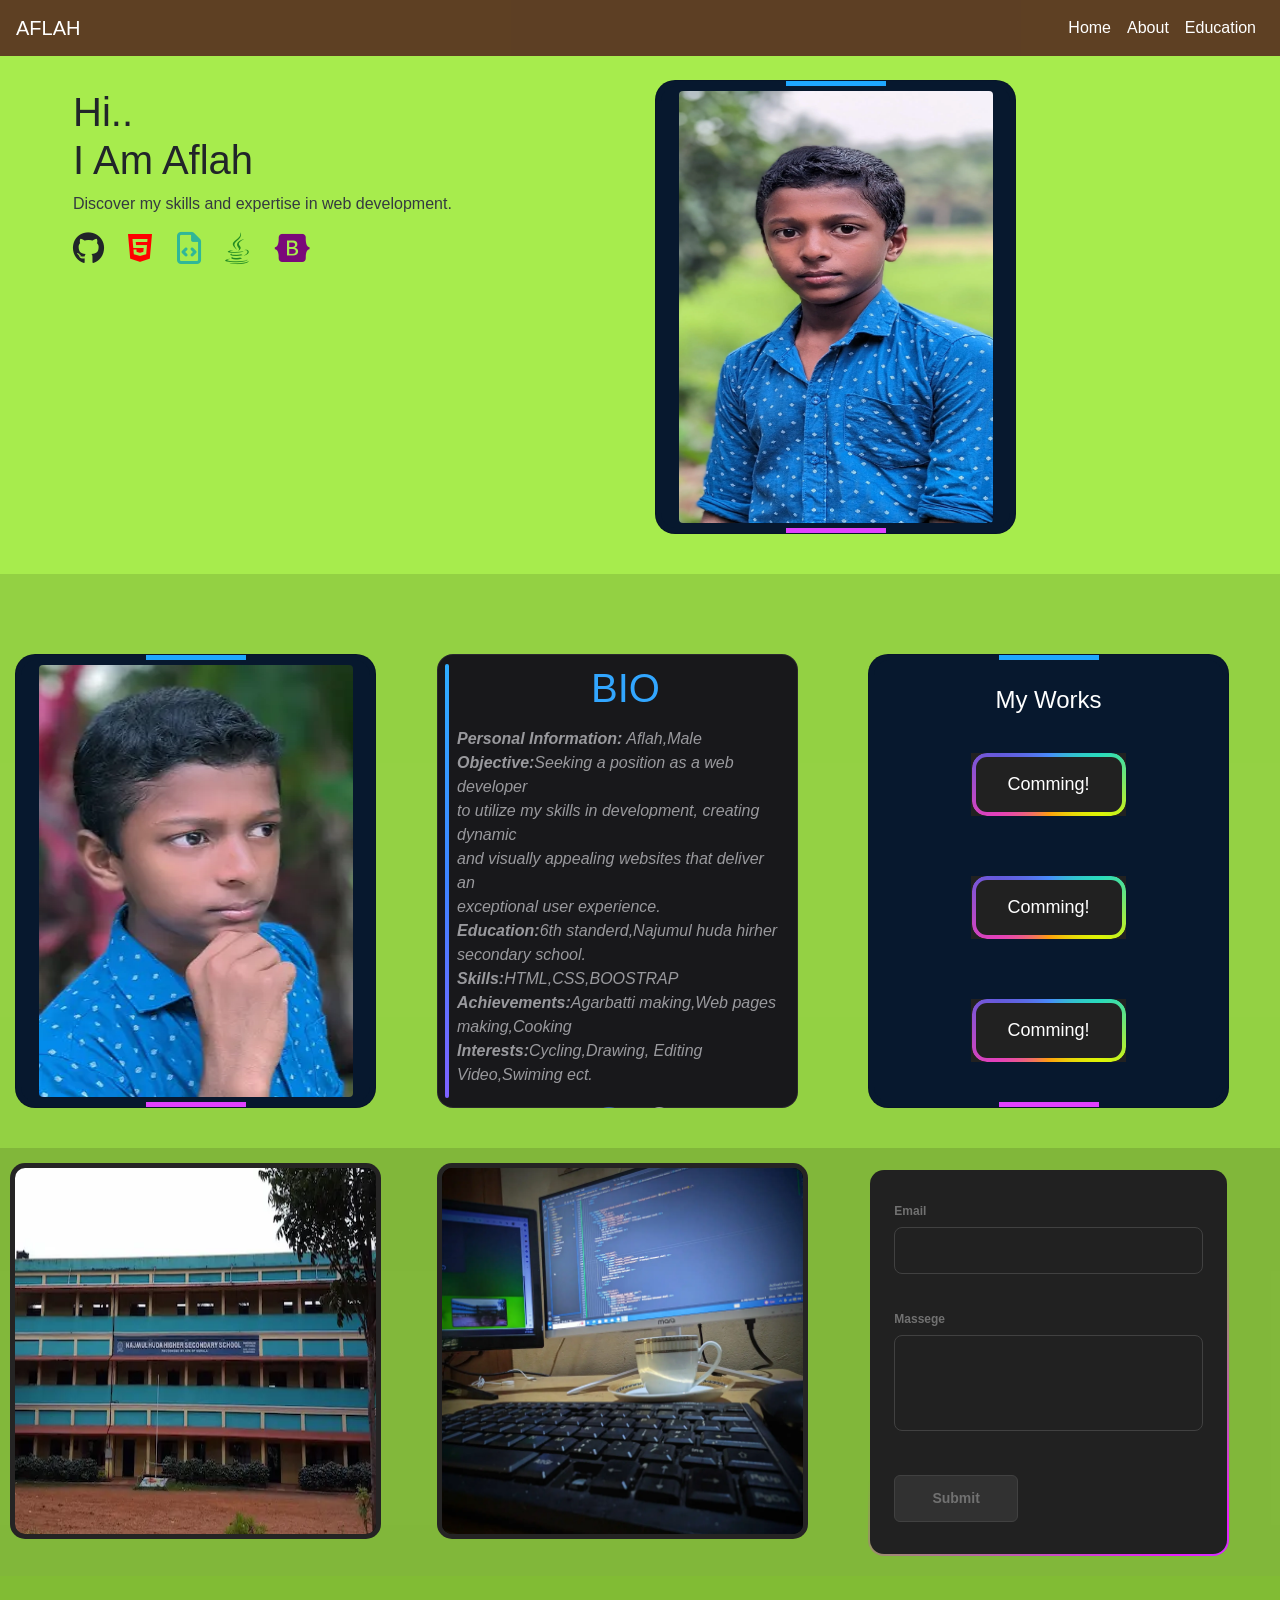
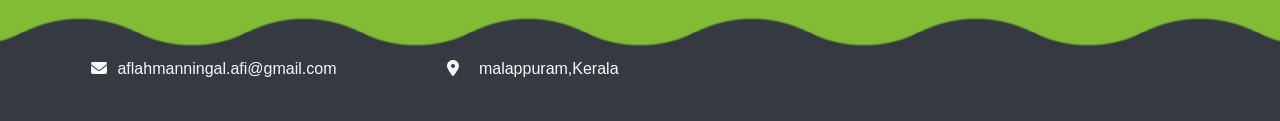
==== index.html @ cbc961f1 "commlet" ====
<!DOCTYPE html>
<html lang="en">
  <head>
    <meta charset="UTF-8" />
    <meta
      name="viewport"
      content="width=device-width, initial-scale=1, shrink-to-fit=no"
    />
    <title>Bootstrap Navbar Example</title>
    <!-- Bootstrap CSS -->
    <link
      rel="stylesheet"
      href="https://stackpath.bootstrapcdn.com/bootstrap/4.3.1/css/bootstrap.min.css"
    />
    <link
      rel="stylesheet"
      href="https://cdnjs.cloudflare.com/ajax/libs/font-awesome/6.4.2/css/all.min.css"
    />
    <link rel="stylesheet" href="style.css" />
    <link href="https://unpkg.com/aos@2.3.1/dist/aos.css" rel="stylesheet" />
  </head>
  <body>
    <!-- Navbar -->
    <nav
      class="navbar navbar-expand-lg navbar-dark"
      style="
        position: fixed;
        z-index: 2;
        background-color: rgba(78, 27, 27, 0.822);
        width: 100%;
      "
    >
      <a class="navbar-brand" href="#">AFLAH</a>

      <button
        class="navbar-toggler"
        type="button"
        data-toggle="collapse"
        data-target="#navbarNav"
        aria-controls="navbarNav"
        aria-expanded="false"
        aria-label="Toggle navigation"
      >
        <span class="navbar-toggler-icon"></span>
      </button>
      <div class="collapse navbar-collapse" id="navbarNav">
        <ul class="navbar-nav ml-auto">
          <li class="nav-item active">
            <a class="nav-link" href="#">Home <span class="sr-only"></span></a>
          </li>
          <li class="nav-item">
            <a class="nav-link text-white" href="#bioaa">About</a>
          </li>
          <li class="nav-item">
            <a class="nav-link text-white" href="#education">Education</a>
          </li>
        </ul>
      </div>
    </nav>

    <div
      class="container-fluid overflow-hidden"
      style="background-color: rgba(180, 252, 86, 0.747)"
    >
      <div class="row">
        <div class="col-md-6">
          <div class="wlw p-2">
            <h1 class="">
              Hi.. <br />
              I Am Aflah
            </h1>
            <p class="text-dark">
              Discover my skills and expertise in web development.
            </p>
            <i class="fa-brands fa-github" style="font-size: 2rem"></i>
            <i
              class="fa-brands fa-html5"
              style="font-size: 2rem; margin-left: 20px; color: red"
            ></i>
            <i
              class="fa-regular fa-file-code"
              style="
                font-size: 2rem;
                margin-left: 20px;
                color: rgba(20, 170, 170, 0.808);
              "
            ></i>
            <i
              class="fa-brands fa-java"
              style="font-size: 2rem; margin-left: 20px; color: forestgreen"
            ></i>
            <i
              class="fa-brands fa-bootstrap"
              style="
                font-size: 2rem;
                margin-left: 20px;
                color: rgb(122, 9, 122);
              "
            ></i>
          </div>
        </div>

        <div class="col-md-6"
        data-aos="fade-right">
          <div class="card">
            <img src="photo/aflah1.webp" class="rounded" alt="" />
          </div>
        </div>
      </div>
    </div>

    <div
      id="bioaa"
      class="container-fluid overflow-hidden"
      style="background-color: rgba(154, 216, 73, 0.747)"
    >
      <div class="row">
        <div class="col-md-4" data-aos="fade-right">
          <div class="card">
            <img src="photo/aflah2.webp" class="rounded" alt="" />
          </div>
        </div>

        <div class="col-md-4" data-aos="fade-right">
          <div
            class="notification"
            style="
              height: 454px;
              width: 361px;
              margin-top: 80px;
              margin-left: -5px;
            "
          >
            <div class="notiglow"></div>
            <div class="notiborderglow"></div>
            <div class="notititle text-center" style="font-size: 50px">
              <h1>BIO</h1>
            </div>

            <div class="notibody">
              <i class="">
                <p>
                  <strong>Personal Information:</strong> Aflah,Male <br />

                  <strong>Objective:</strong>Seeking a position as a web
                  developer <br />
                  to utilize my skills in development, creating dynamic <br />
                  and visually appealing websites that deliver an <br />
                  exceptional user experience. <br />

                  <strong>Education:</strong>6th standerd,Najumul huda hirher
                  secondary school. <br />

                  <strong>Skills:</strong>HTML,CSS,BOOSTRAP <br />

                  <strong>Achievements:</strong>Agarbatti making,Web pages
                  making,Cooking <br />

                  <strong>Interests:</strong>Cycling,Drawing, Editing
                  Video,Swiming ect. <br /></p
              ></i>

              <div style="margin-left: 25%; margin-top: 20px">
                <a href=""
                  ><i
                    class="fa-brands fa-youtube"
                    style="font-size: 2rem; color: rgba(248, 61, 61, 0.877)"
                  ></i
                ></a>
                <a href=""
                  ><i
                    class="fa-brands fa-facebook"
                    style="font-size: 2rem; color: #3b5998; margin-left: 15px"
                  ></i
                ></a>
                <a href="https://github.com/AFLAHAFI"
                  ><i
                    class="fa-brands fa-github"
                    style="
                      font-size: 2rem;
                      color: rgba(255, 255, 255, 0.877);
                      margin-left: 15px;
                    "
                  ></i
                ></a>
              </div>
            </div>
          </div>
        </div>

        <div class="col-md-4"  data-aos="fade-right">
          <div class="card">
            <h4>My Works</h4>

            <button class="buttonmy">Comming!</button>

            <button class="buttonmy">Comming!</button>

            <button class="buttonmy">Comming!</button>
          </div>
        </div>
      </div>
    </div>

    <div
      id="education"
      class="container-fluid overflow-hidden"
      style="background-color: rgba(130, 182, 61, 0.747)"
    >
      <div class="row">
        <div class="col-md-4"  data-aos="fade-right">
          <div class="cardedu">
            <img
              src="photo/huda.webp"
              alt=""
              style="height: 374px; width: 480px"
            />
            <div class="cardedu__content">
              <p class="cardedu__title">Najumul Huda</p>
              <p class="cardedu__description">
                Prinsipal-Muhammed shafi <br />
                lKG to +2 <br />
                Village-Kottakal <br />
                Municipality-Kottakal <br />
                Thaluk-Tirur <br />
                District-Malapuram
              </p>
            </div>
          </div>
        </div>

        <div class="col-md-4"  data-aos="fade-right">
          <div class="cardedu">
            <img
              src="photo/web.webp"
              alt=""
              style="height: 374px; width: 480px"
            />
            <div class="cardedu__content">
              <p class="cardedu__title">Web Development</p>
              <p class="cardedu__description">
                I have experti in development <br />
                using HTML, CSS, and Boostrap. <br />
                Web design encompasses the creation <br />
                and arrangement of visual elements, layout, <br />
                and user interface to build engaging <br />and functional
                websites.
              </p>
            </div>
          </div>
        </div>

        <div class="col-md-4"  data-aos="fade-right">
          <div class="form-container">
            <form class="form">
              <div class="form-group">
                <label for="email"> Email</label>
                <input required="" name="email" id="email" type="text" />
              </div>
              <div class="form-group">
                <label for="textarea">Massege</label>
                <textarea
                  required=""
                  cols="50"
                  rows="10"
                  id="textarea"
                  name="textarea"
                >
                </textarea>
              </div>
              <button type="submit" class="form-submit-btn">Submit</button>
            </form>
          </div>
        </div>
      </div>
    </div>
    <div class="overflow-hidden">
      <footer class="box bg-dark text-light text-center">
        <div class="container py-4">
          <div class="row">
            <div class="col-md-6">
              <p>
                <i
                  class="fas fa-envelope"
                  style="margin-right: 10px; margin-top: 60px"
                ></i
                >aflahmanningal.afi@gmail.com
                <i
                  class="fas fa-location-dot"
                  style="margin-right: 20px; margin-left: 106px"
                ></i
                >malappuram,Kerala
              </p>
            </div>
          </div>
        </div>
      </footer>
    </div>
    <script src="https://code.jquery.com/jquery-3.3.1.slim.min.js"></script>
    <script src="https://cdnjs.cloudflare.com/ajax/libs/popper.js/1.14.7/umd/popper.min.js"></script>
    <script src="https://stackpath.bootstrapcdn.com/bootstrap/4.3.1/js/bootstrap.min.js"></script>
    <script src="https://unpkg.com/aos@2.3.1/dist/aos.js"></script>
    <script>
      AOS.init();
    </script>
  </body>
</html>
---- style.css ----
body{
    overflow-x: hidden;
    background-color:   rgba(121, 184, 39, 0.938)  ;
 
}

.card {
    width:  361px;
    height: 454px;
    background: #07182E;
    position: relative;
    display: flex;
    place-content: center;
    place-items: center;
    overflow: hidden;
    border-radius: 20px;
    margin-top: 80px;
    margin-bottom: 40px;
  }
  
  .card img {
    z-index:1;
    height: 432px;
    width: 314px;
  }

  .card h4 {
    color: white;
    z-index:1;
    margin-top: 16px;
  }
  
  .card::before {
    content: '';
    position: absolute;
    width: 100px;
    background-image: linear-gradient(180deg, rgb(0, 183, 255), rgb(255, 48, 255));
    height: 130%;
    animation: rotBGimg 3s linear infinite;
    transition: all 0.2s linear;
  }
  
  @keyframes rotBGimg {
    from {
      transform: rotate(0deg);
    }
  
    to {
      transform: rotate(360deg);
    }
  }
  
  .card::after {
    content: '';
    position: absolute;
    background: #07182E;
    ;
    inset: 5px;
    border-radius: 15px;
  }  
  /* .card:hover:before {
    background-image: linear-gradient(180deg, rgb(81, 255, 0), purple);
    animation: rotBGimg 3.5s linear infinite;
  } */

  .wlw{
   
  margin-top: 80px;
  margin-left:50px;

  
  }

  .notification {
    margin-left: 30px;
    display: flex;
    flex-direction: column;
    isolation: isolate;
    position: relative;
    width: 18rem;
    height: 8rem;
    background: #29292c;
    border-radius: 1rem;
    overflow: hidden;
    font-family: 'Gill Sans', 'Gill Sans MT', Calibri, 'Trebuchet MS', sans-serif;
    font-size: 16px;
    --gradient: linear-gradient(to bottom, #2eadff, #3d83ff, #7e61ff);
    --color: #32a6ff

  }
  
  .notification:before {
    position: absolute;
    content: "";
    inset: 0.0625rem;
    border-radius: 0.9375rem;
    background: #18181b;
    z-index: 2
  }
  
  .notification:after {
    position: absolute;
    content: "";
    width: 0.25rem;
    inset: 0.65rem auto 0.65rem 0.5rem;
    border-radius: 0.125rem;
    background: var(--gradient);
    transition: transform 300ms ease;
    z-index: 4;
  }
  
  .notification:hover:after {
    transform: translateX(0.15rem)
  }
  
  .notititle {
    color: var(--color);
    padding: 0.65rem 0.25rem 0.4rem 1.25rem;
    font-weight: 500;
    font-size: 1.1rem;
    transition: transform 300ms ease;
    z-index: 5;
  }
  
  .notification:hover .notititle {
    transform: translateX(0.15rem)
  }
  
  .notibody {
   
    color: #99999d;
    padding: 0 1.25rem;
    transition: transform 300ms ease;
    z-index: 5;
  }
  
  .notification:hover .notibody {
    transform: translateX(0.25rem)
  }
  
  .notiglow,
  .notiborderglow {
    position: absolute;
    width: 20rem;
    height: 20rem;
    transform: translate(-50%, -50%);
    background: radial-gradient(circle closest-side at center, white, transparent);
    opacity: 0;
    transition: opacity 300ms ease;
  }
  
  .notiglow {
    z-index: 3;
  }
  
  .notiborderglow {
    z-index: 1;
  }
  
  .notification:hover .notiglow {
    opacity: 0.1
  }
  
  .notification:hover .notiborderglow {
    opacity: 0.1
  }
  
  .note {
    color: var(--color);
    position: fixed;
    top: 80%;
    left: 50%;
    transform: translateX(-50%);
    text-align: center;
    font-size: 0.9rem;
    width: 75%;
  }
 
  

  .cardedu {
    position: relative;
    width: 361px;
    height: 366px;
    background-color: #000000;
    border-radius: 10px;
    display: flex;
    align-items: center;
    justify-content: center;
    overflow: hidden;
    perspective: 1000px;
    box-shadow: 0 0 0 5px #252424;
    transition: all 0.6s cubic-bezier(0.175, 0.885, 0.32, 1.275);
    margin-top: 20px;
    margin-bottom: 20px;
  }
  
  .cardedu img{
    width: 448px;
    fill: #333;
    transition: all 0.6s cubic-bezier(0.175, 0.885, 0.32, 1.275);
  }
  
  .cardedu:hover {
    transform: scale(1.05);
    box-shadow: 0 8px 16px rgba(255, 255, 255, 0.2);
  }
  
  .cardedu__content {
    position: absolute;
    top: 0;
    left: 0;
    width: 100%;
    height: 100%;
    padding: 20px;
    box-sizing: border-box;
    background-color: #0c0c0c;
    transform: rotateX(-90deg);
    transform-origin: bottom;
    transition: all 0.6s cubic-bezier(0.175, 0.885, 0.32, 1.275);
  }
  
  .cardedu:hover .cardedu__content {
    transform: rotateX(0deg);
  }
  
  .cardedu__title {
    margin: 8px;
    font-size: 32px;
    color: #99999d;
    font-weight: 700;
  }
  
  .cardedu:hover img{
    scale: 0;
  }
  
  .cardedu__description {
    margin: 50px 0 0;
    font-size: 17px;
    color: #99999d;
    line-height: 1.4;
  }

  .form-container {
    width: 361px;
    background: linear-gradient(#212121, #212121) padding-box,
                linear-gradient(145deg, transparent 35%,#e81cff, #40c9ff) border-box;
    border: 2px solid transparent;
    padding: 32px 24px;
    font-size: 14px;
    font-family: inherit;
    color: white;
    display: flex;
    flex-direction: column;
    gap: 20px;
    box-sizing: border-box;
    border-radius: 16px;
    background-size: 200% 100%;
    animation: gradient 5s ease infinite;
    margin-top: 20px;
    margin-bottom: 20px;
   
  }
  
  @keyframes gradient {
    0% {
      background-position: 0% 50%;
    }
  
    50% {
      background-position: 100% 50%;
    }
  
    100% {
      background-position: 0% 50%;
    }
  }
  
  .form-container button:active {
    scale: 0.95;
  }
  
  .form-container .form {
    display: flex;
    flex-direction: column;
    gap: 20px;
  }
  
  .form-container .form-group {
    display: flex;
    flex-direction: column;
    gap: 2px;
  }
  
  .form-container .form-group label {
    display: block;
    margin-bottom: 5px;
    color: #717171;
    font-weight: 600;
    font-size: 12px;
  }
  
  .form-container .form-group input {
    width: 100%;
    padding: 12px 16px;
    border-radius: 8px;
    color: #fff;
    font-family: inherit;
    background-color: transparent;
    border: 1px solid #414141;
  }
  
  .form-container .form-group textarea {
    width: 100%;
    padding: 12px 16px;
    border-radius: 8px;
    resize: none;
    color: #fff;
    height: 96px;
    border: 1px solid #414141;
    background-color: transparent;
    font-family: inherit;
  }
  
  .form-container .form-group input::placeholder {
    opacity: 0.5;
  }
  
  .form-container .form-group input:focus {
    outline: none;
    border-color: #e81cff;
  }
  
  .form-container .form-group textarea:focus {
    outline: none;
    border-color: #e81cff;
  }
  
  .form-container .form-submit-btn {
    display: flex;
    align-items: flex-start;
    justify-content: center;
    align-self: flex-start;
    font-family: inherit;
    color: #717171;
    font-weight: 600;
    width: 40%;
    background: #313131;
    border: 1px solid #414141;
    padding: 12px 16px;
    font-size: inherit;
    gap: 8px;
    margin-top: 8px;
    cursor: pointer;
    border-radius: 6px;
  }
  
  .form-container .form-submit-btn:hover {
    background-color: #fff;
    border-color: #fff;
  }

  .box {
    --mask:
      radial-gradient(125.22px at 50% 168.00px,#000 99%,#0000 101%) calc(50% - 112px) 0/224px 100%,
      radial-gradient(125.22px at 50% -112px,#0000 99%,#000 101%) 50% 56px/224px 100% repeat-x;
    -webkit-mask: var(--mask);
            mask: var(--mask);
  }


  .buttonmy {
    --border-radius: 15px;
    --border-width: 4px;
    appearance: none;
    position: relative;
    padding: 1em 2em;
    border: 0;
    background-color: #212121;
    font-family: "Roboto", Arial, "Segoe UI", sans-serif;
    font-size: 18px;
    font-weight: 500;
    color: #fff;
    z-index:1;
  margin: 30px;
   }
   
   .buttonmy::after {
    --m-i: linear-gradient(#000, #000);
    --m-o: content-box, padding-box;
    content: "";
    position: absolute;
    left: 0;
    top: 0;
    width: 100%;
    height: 100%;
    padding: var(--border-width);
    border-radius: var(--border-radius);
    background-image: conic-gradient(
      
    #488cfb,
		#29dbbc,
		#ddf505,
		#ff9f0e,
		#e440bb,
		#655adc,
		#488cfb
     );
    -webkit-mask-image: var(--m-i), var(--m-i);
    mask-image: var(--m-i), var(--m-i);
    -webkit-mask-origin: var(--m-o);
    mask-origin: var(--m-o);
    -webkit-mask-clip: var(--m-o);
    mask-composite: exclude;
    -webkit-mask-composite: destination-out;
    filter: hue-rotate(0);
    animation: rotate-hue linear 500ms infinite;
    animation-play-state: paused;
   }
   
   .buttonmy:hover::after {
    animation-play-state: running;
   }
   
   @keyframes rotate-hue {
    to {
     filter: hue-rotate(1turn);
    }
   }
   
   .buttonmy,
   .buttonmy::after {
    box-sizing: border-box;
   }
   
   .buttonmy:active {
    --border-width: 5px;
   }
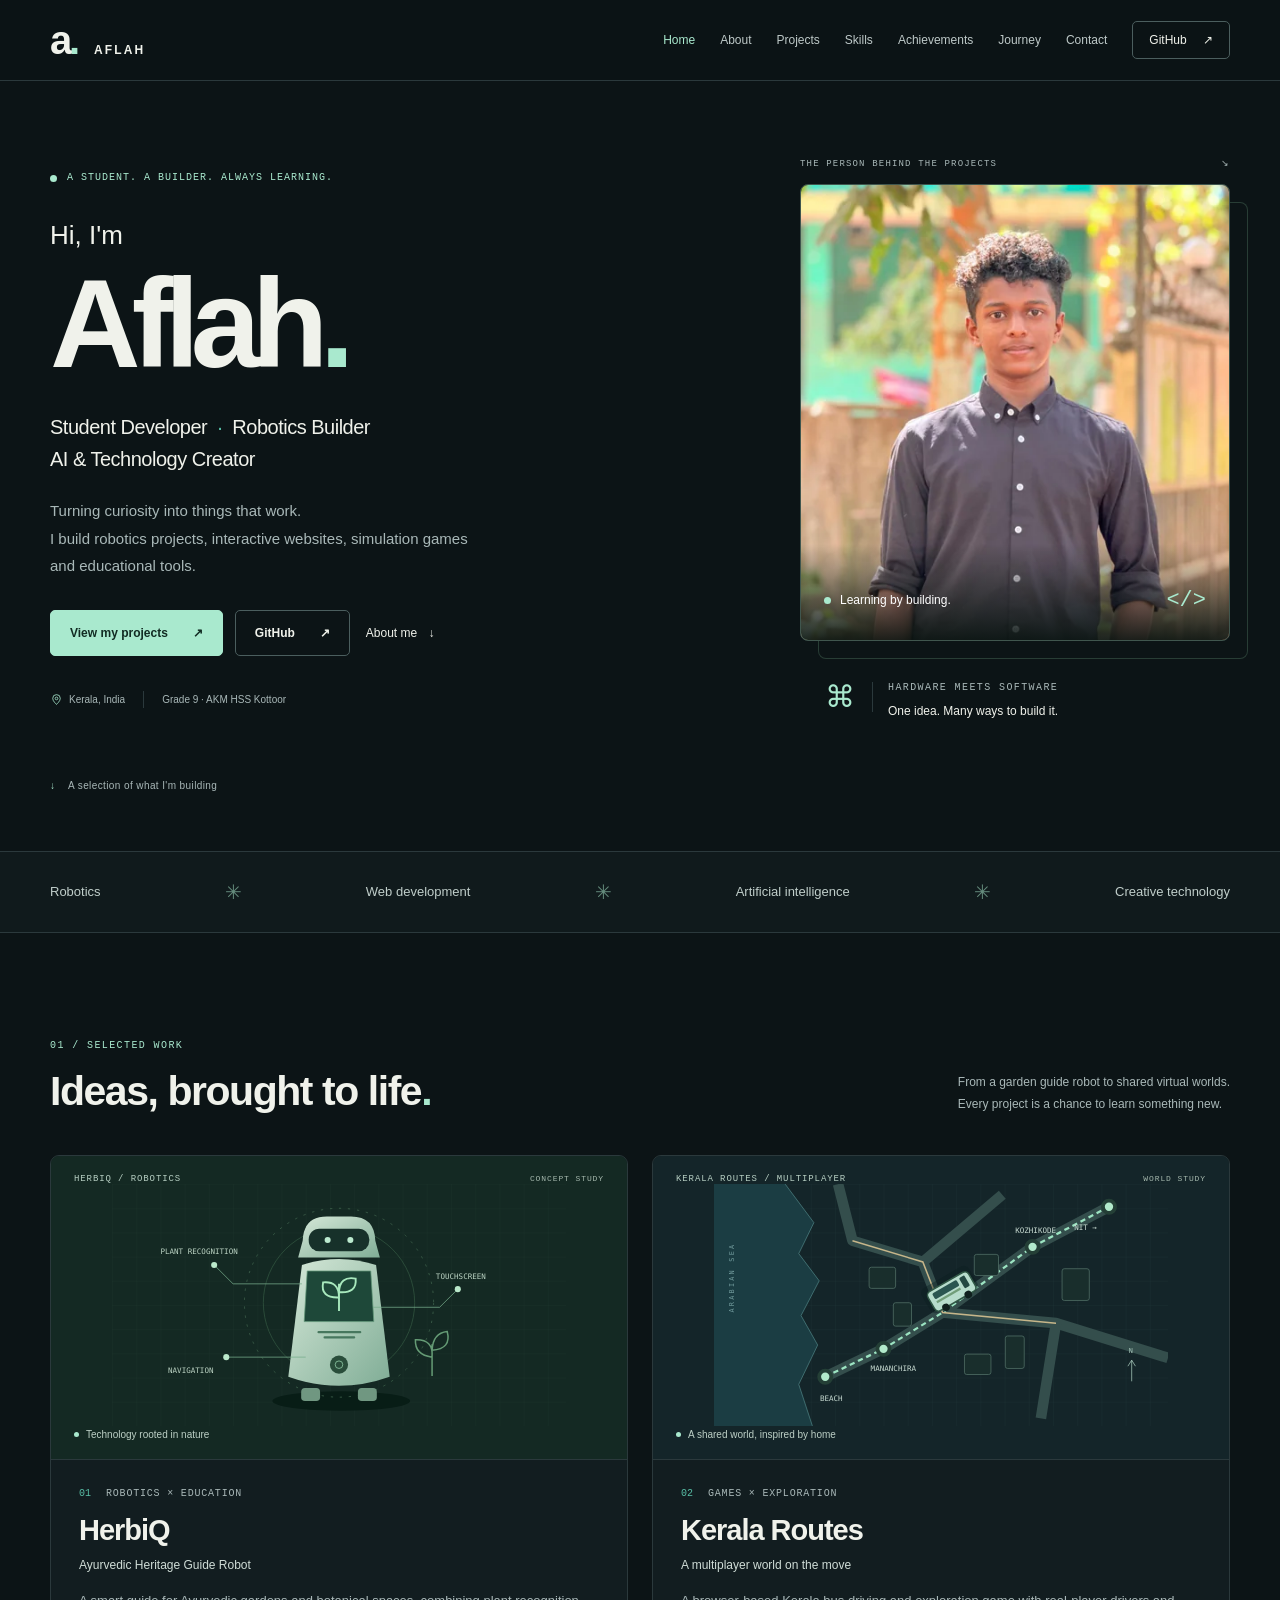
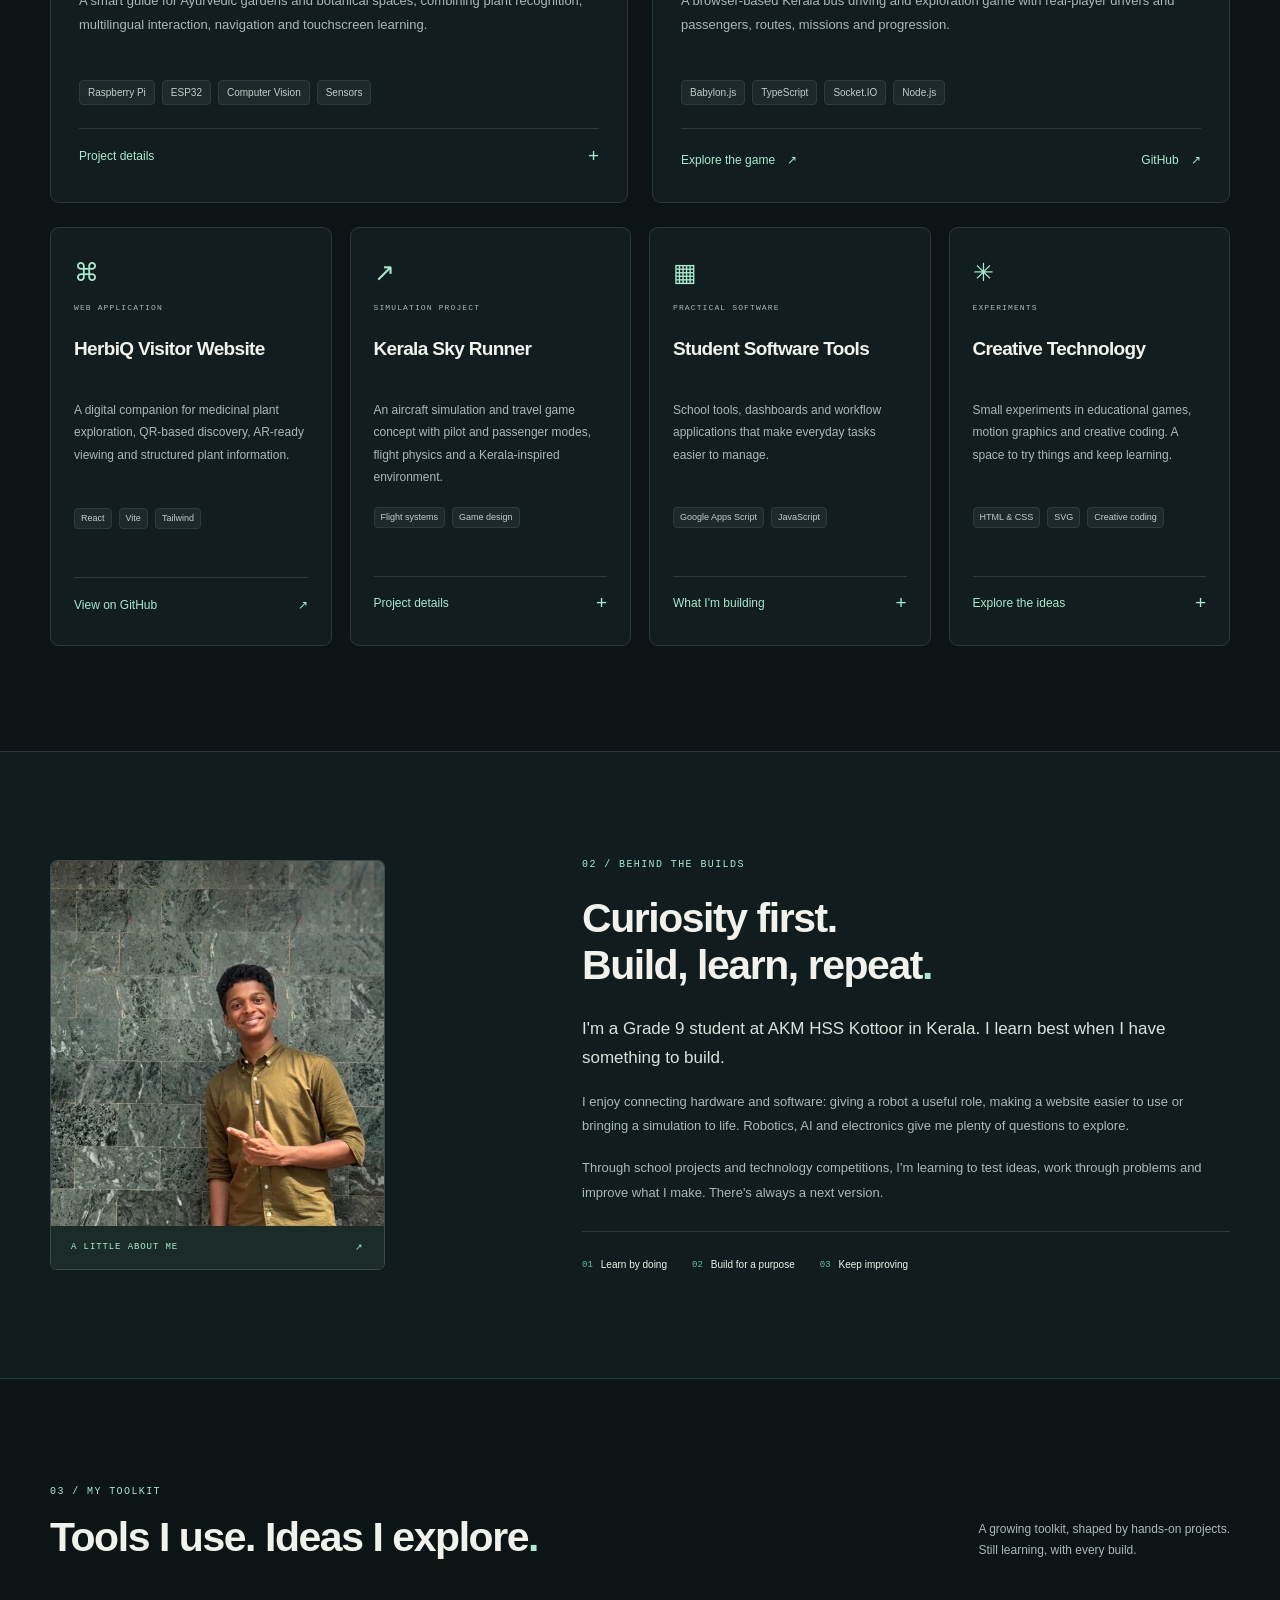
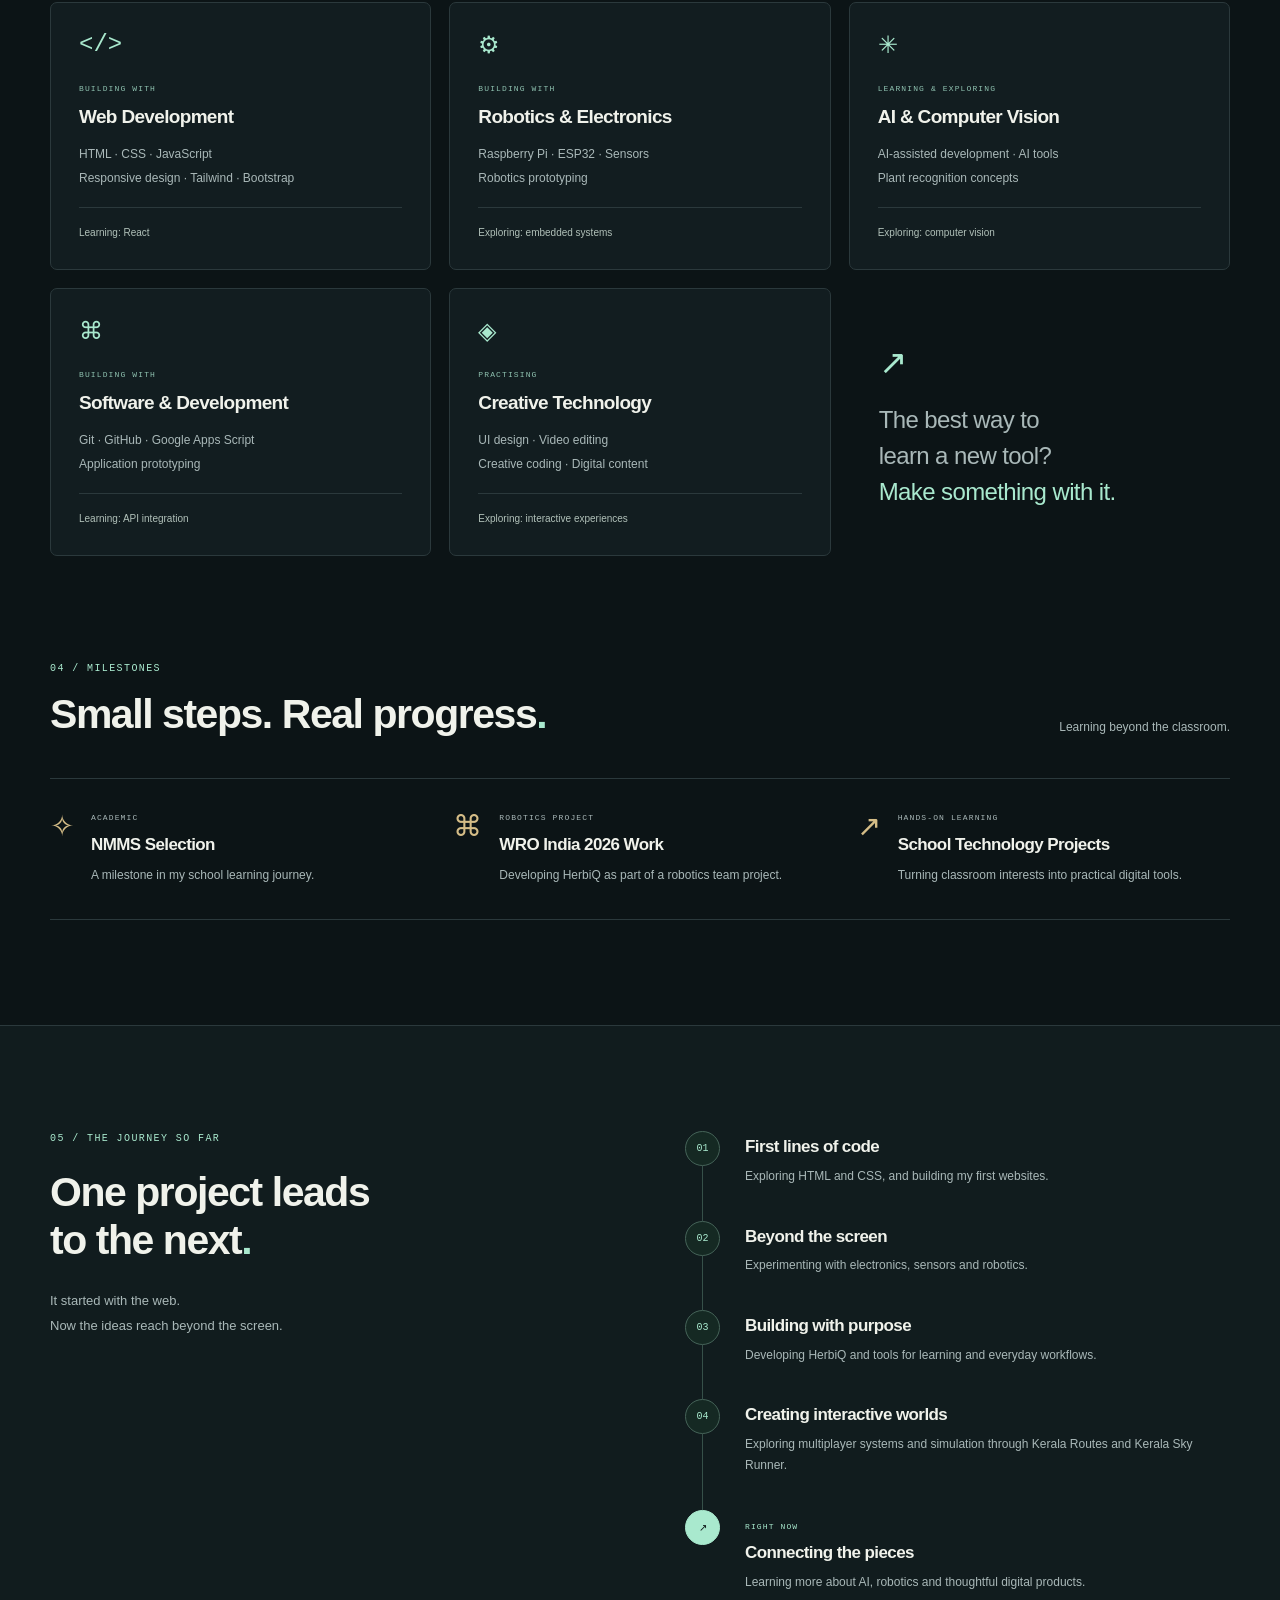
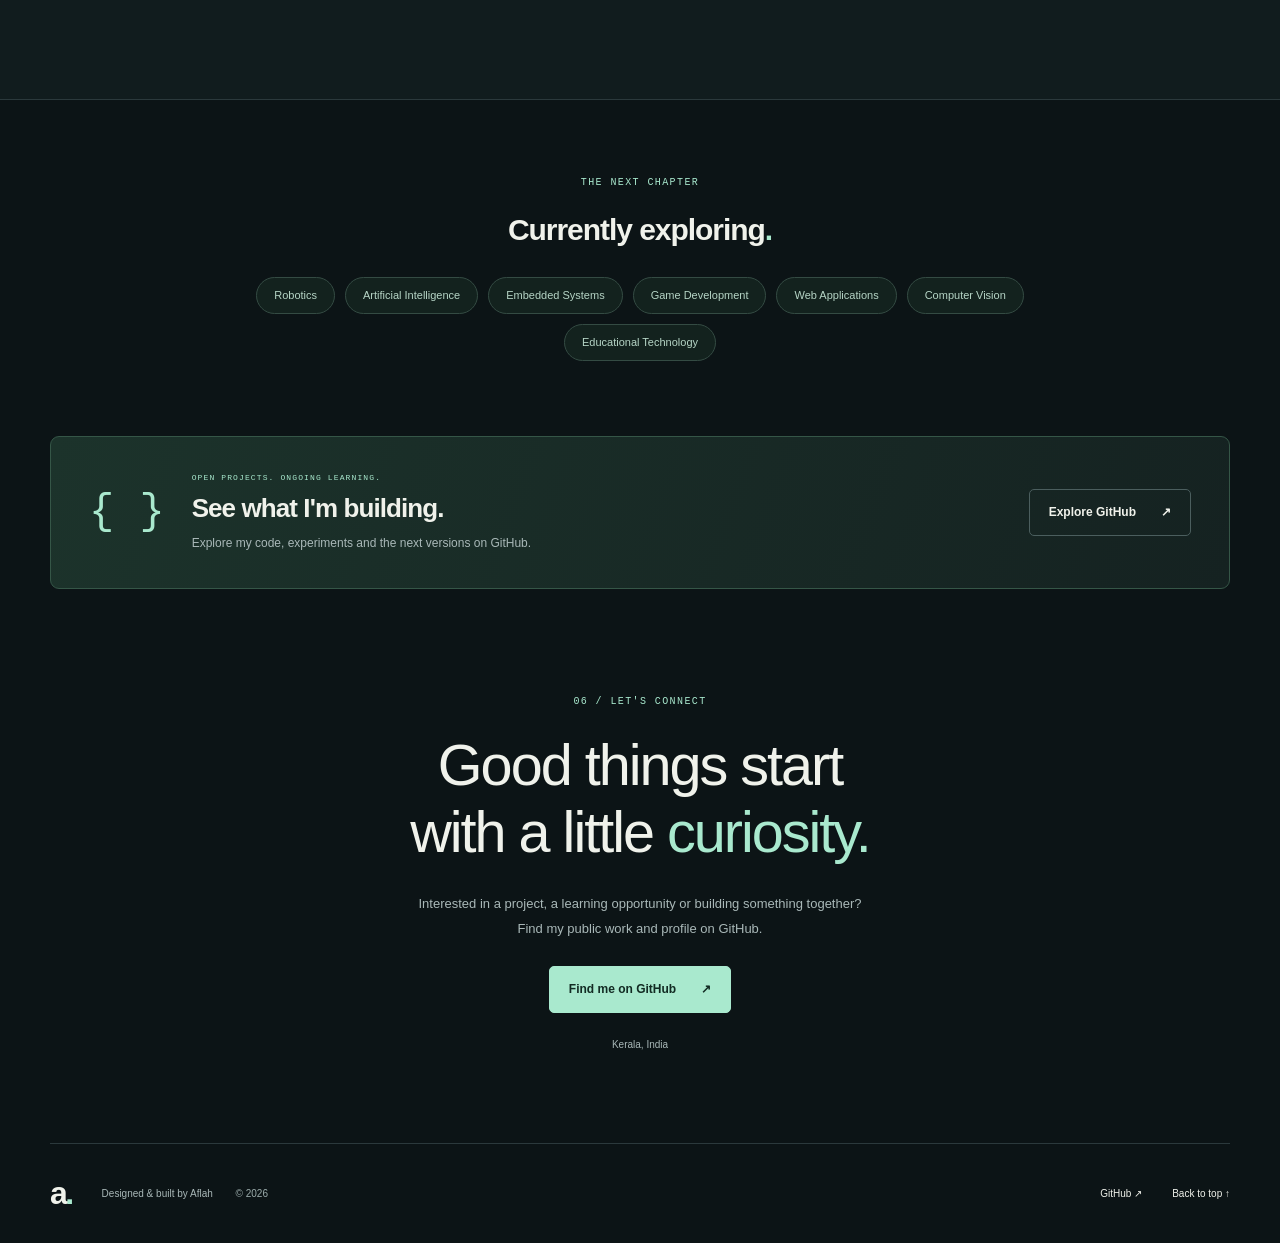
==== commit f80beee2: "Redesign personal portfolio for 2026" ====
--- a/index.html
+++ b/index.html
@@ -1,307 +1,636 @@
-<!DOCTYPE html>
+<!doctype html>
 <html lang="en">
   <head>
-    <meta charset="UTF-8" />
+    <meta charset="utf-8" />
+    <meta name="viewport" content="width=device-width, initial-scale=1" />
+    <meta name="theme-color" content="#0c1416" />
+    <title>Aflah — Student Developer & Robotics Builder</title>
     <meta
-      name="viewport"
-      content="width=device-width, initial-scale=1, shrink-to-fit=no"
+      name="description"
+      content="Aflah is a Grade 9 student at AKM HSS Kottoor, Kerala, building robotics projects, web applications, simulation games and educational technology."
     />
-    <title>Bootstrap Navbar Example</title>
-    <!-- Bootstrap CSS -->
-    <link
-      rel="stylesheet"
-      href="https://stackpath.bootstrapcdn.com/bootstrap/4.3.1/css/bootstrap.min.css"
+    <link rel="canonical" href="https://aflahafi.github.io/personal-/" />
+    <meta property="og:type" content="website" />
+    <meta property="og:title" content="Aflah — Ideas into things that work." />
+    <meta
+      property="og:description"
+      content="Student developer, robotics builder and AI & technology creator from Kerala. Explore HerbiQ, Kerala Routes and more."
     />
-    <link
-      rel="stylesheet"
-      href="https://cdnjs.cloudflare.com/ajax/libs/font-awesome/6.4.2/css/all.min.css"
+    <meta property="og:url" content="https://aflahafi.github.io/personal-/" />
+    <meta
+      property="og:image"
+      content="https://aflahafi.github.io/personal-/assets/social-card.jpg"
     />
+    <meta property="og:image:width" content="1200" />
+    <meta property="og:image:height" content="630" />
+    <meta
+      property="og:image:alt"
+      content="Aflah, student developer and robotics builder from Kerala"
+    />
+    <meta name="twitter:card" content="summary_large_image" />
+    <link rel="icon" href="assets/favicon.svg" type="image/svg+xml" />
     <link rel="stylesheet" href="style.css" />
-    <link href="https://unpkg.com/aos@2.3.1/dist/aos.css" rel="stylesheet" />
+    <script src="script.js" defer></script>
   </head>
   <body>
-    <!-- Navbar -->
-    <nav
-      class="navbar navbar-expand-lg navbar-dark"
-      style="
-        position: fixed;
-        z-index: 2;
-        background-color: rgba(78, 27, 27, 0.822);
-        width: 100%;
-      "
-    >
-      <a class="navbar-brand" href="#">AFLAH</a>
-
-      <button
-        class="navbar-toggler"
-        type="button"
-        data-toggle="collapse"
-        data-target="#navbarNav"
-        aria-controls="navbarNav"
-        aria-expanded="false"
-        aria-label="Toggle navigation"
+    <a class="skip-link" href="#main">Skip to content</a>
+    <header class="site-header">
+      <nav class="nav wrap" aria-label="Main navigation">
+        <a class="brand" href="#home" aria-label="Aflah home"
+          >a<span>.</span><span class="brand-name">AFLAH</span></a
+        >
+        <button
+          class="menu-toggle"
+          type="button"
+          aria-controls="nav-links"
+          aria-expanded="false"
+          hidden
+        >
+          <span>Menu</span><span class="menu-icon" aria-hidden="true"></span>
+        </button>
+        <div class="nav-links" id="nav-links">
+          <a href="#home">Home</a><a href="#about">About</a
+          ><a href="#projects">Projects</a><a href="#skills">Skills</a
+          ><a href="#achievements">Achievements</a><a href="#journey">Journey</a
+          ><a href="#contact">Contact</a>
+          <a class="nav-github" href="https://github.com/AFLAHAFI"
+            >GitHub <span aria-hidden="true">↗</span></a
+          >
+        </div>
+      </nav>
+    </header>
+    <main id="main">
+      <section class="hero wrap" id="home" aria-labelledby="hero-title">
+        <div class="hero-copy">
+          <div class="eyebrow">
+            <span class="status-dot"></span> A STUDENT. A BUILDER. ALWAYS
+            LEARNING.
+          </div>
+          <p class="hello">Hi, I'm</p>
+          <h1 id="hero-title">Aflah<span>.</span></h1>
+          <p class="hero-role">
+            Student Developer <span>·</span> Robotics Builder<br />AI &
+            Technology Creator
+          </p>
+          <p class="hero-description">
+            Turning curiosity into things that work.<br />I build robotics
+            projects, interactive websites, simulation games and educational
+            tools.
+          </p>
+          <div class="hero-actions">
+            <a class="button primary" href="#projects"
+              >View my projects <span aria-hidden="true">↗</span></a
+            ><a class="button secondary" href="https://github.com/AFLAHAFI"
+              >GitHub <span aria-hidden="true">↗</span></a
+            ><a class="text-link" href="#about"
+              >About me <span aria-hidden="true">↓</span></a
+            >
+          </div>
+          <div class="hero-meta">
+            <span
+              ><svg viewBox="0 0 24 24" aria-hidden="true">
+                <path d="M19 10c0 5-7 11-7 11S5 15 5 10a7 7 0 0 1 14 0Z" />
+                <circle cx="12" cy="10" r="2.5" /></svg
+              >Kerala, India</span
+            ><span>Grade 9 · AKM HSS Kottoor</span>
+          </div>
+        </div>
+        <div class="hero-visual">
+          <div class="portrait-label">
+            <span>THE PERSON BEHIND THE PROJECTS</span
+            ><span aria-hidden="true">↘</span>
+          </div>
+          <div class="portrait-frame">
+            <picture
+              ><source
+                type="image/webp"
+                srcset="
+                  assets/aflah-portrait-480.webp 480w,
+                  assets/aflah-portrait-900.webp 900w
+                "
+                sizes="(max-width: 760px) 90vw, 430px" />
+              <img
+                src="assets/aflah-portrait.jpg"
+                width="900"
+                height="1200"
+                alt="Aflah outdoors wearing a black shirt"
+                fetchpriority="high"
+            /></picture>
+            <div class="portrait-caption">
+              <span class="status-dot"></span> Learning by building.<span
+                class="caption-code"
+                aria-hidden="true"
+                >&lt;/&gt;</span
+              >
+            </div>
+          </div>
+          <div class="build-note">
+            <span class="note-icon" aria-hidden="true">⌘</span>
+            <div>
+              <span class="micro">HARDWARE MEETS SOFTWARE</span>
+              <p>One idea. Many ways to build it.</p>
+            </div>
+          </div>
+        </div>
+        <a class="scroll-cue" href="#projects"
+          ><span aria-hidden="true">↓</span> A selection of what I'm building</a
+        >
+      </section>
+      <div class="discipline-strip" aria-label="Areas of interest">
+        <div class="wrap">
+          <span>Robotics</span><i aria-hidden="true">✳</i
+          ><span>Web development</span><i aria-hidden="true">✳</i
+          ><span>Artificial intelligence</span><i aria-hidden="true">✳</i
+          ><span>Creative technology</span>
+        </div>
+      </div>
+      <section
+        class="section wrap"
+        id="projects"
+        aria-labelledby="projects-title"
       >
-        <span class="navbar-toggler-icon"></span>
-      </button>
-      <div class="collapse navbar-collapse" id="navbarNav">
-        <ul class="navbar-nav ml-auto">
-          <li class="nav-item active">
-            <a class="nav-link" href="#">Home <span class="sr-only"></span></a>
-          </li>
-          <li class="nav-item">
-            <a class="nav-link text-white" href="#bioaa">About</a>
-          </li>
-          <li class="nav-item">
-            <a class="nav-link text-white" href="#education">Education</a>
-          </li>
+        <div class="section-heading">
+          <div>
+            <p class="eyebrow">01 / SELECTED WORK</p>
+            <h2 id="projects-title">Ideas, brought to life<span>.</span></h2>
+          </div>
+          <p>
+            From a garden guide robot to shared virtual worlds.<br />Every
+            project is a chance to learn something new.
+          </p>
+        </div>
+        <div class="featured-grid">
+          <article class="project-card featured reveal">
+            <div class="project-visual herbiq-visual">
+              <div class="visual-top">
+                <span>HERBIQ / ROBOTICS</span><span>CONCEPT STUDY</span>
+              </div>
+              <img
+                src="assets/herbiq.svg"
+                width="600"
+                height="320"
+                alt="Concept illustration of a guide robot with a plant information display"
+                loading="lazy"
+              />
+              <div class="visual-bottom">
+                <span class="status-dot"></span> Technology rooted in nature
+              </div>
+            </div>
+            <div class="project-body">
+              <div class="project-kicker">
+                01 <span>ROBOTICS × EDUCATION</span>
+              </div>
+              <h3>HerbiQ</h3>
+              <p class="project-subtitle">Ayurvedic Heritage Guide Robot</p>
+              <p>
+                A smart guide for Ayurvedic gardens and botanical spaces,
+                combining plant recognition, multilingual interaction,
+                navigation and touchscreen learning.
+              </p>
+              <ul class="tags" aria-label="HerbiQ technologies">
+                <li>Raspberry Pi</li>
+                <li>ESP32</li>
+                <li>Computer Vision</li>
+                <li>Sensors</li>
+              </ul>
+              <details>
+                <summary>
+                  Project details <span aria-hidden="true">+</span>
+                </summary>
+                <div class="detail-content">
+                  Developed as part of WRO India 2026 project work. HerbiQ
+                  brings hardware, AI and an educational touchscreen interface
+                  together for gardens, museums and schools. The project
+                  explores plant recognition, multilingual guidance and
+                  sensor-based navigation.
+                </div>
+              </details>
+            </div>
+          </article>
+          <article class="project-card featured reveal">
+            <div class="project-visual routes-visual">
+              <div class="visual-top">
+                <span>KERALA ROUTES / MULTIPLAYER</span><span>WORLD STUDY</span>
+              </div>
+              <img
+                src="assets/routes.svg"
+                width="600"
+                height="320"
+                alt="Illustrated Kerala Routes road network with a bus and Kozhikode landmarks"
+                loading="lazy"
+              />
+              <div class="visual-bottom">
+                <span class="status-dot"></span> A shared world, inspired by
+                home
+              </div>
+            </div>
+            <div class="project-body">
+              <div class="project-kicker">
+                02 <span>GAMES × EXPLORATION</span>
+              </div>
+              <h3>Kerala Routes</h3>
+              <p class="project-subtitle">A multiplayer world on the move</p>
+              <p>
+                A browser-based Kerala bus driving and exploration game with
+                real-player drivers and passengers, routes, missions and
+                progression.
+              </p>
+              <ul class="tags" aria-label="Kerala Routes technologies">
+                <li>Babylon.js</li>
+                <li>TypeScript</li>
+                <li>Socket.IO</li>
+                <li>Node.js</li>
+              </ul>
+              <div class="project-links">
+                <a href="https://aflahafi.github.io/kerala-routes/"
+                  >Explore the game <span aria-hidden="true">↗</span></a
+                ><a href="https://github.com/AFLAHAFI/kerala-routes"
+                  >GitHub <span aria-hidden="true">↗</span></a
+                >
+              </div>
+            </div>
+          </article>
+        </div>
+        <div class="project-grid">
+          <article class="project-card compact reveal">
+            <div class="small-card-top">
+              <span class="project-icon" aria-hidden="true">⌘</span
+              ><span class="micro">WEB APPLICATION</span>
+            </div>
+            <h3>HerbiQ Visitor Website</h3>
+            <p>
+              A digital companion for medicinal plant exploration, QR-based
+              discovery, AR-ready viewing and structured plant information.
+            </p>
+            <ul class="tags">
+              <li>React</li>
+              <li>Vite</li>
+              <li>Tailwind</li>
+            </ul>
+            <a class="card-link" href="https://github.com/AFLAHAFI/herbiq_site"
+              >View on GitHub <span aria-hidden="true">↗</span></a
+            >
+          </article>
+          <article class="project-card compact reveal">
+            <div class="small-card-top">
+              <span class="project-icon" aria-hidden="true">↗</span
+              ><span class="micro">SIMULATION PROJECT</span>
+            </div>
+            <h3>Kerala Sky Runner</h3>
+            <p>
+              An aircraft simulation and travel game concept with pilot and
+              passenger modes, flight physics and a Kerala-inspired environment.
+            </p>
+            <ul class="tags">
+              <li>Flight systems</li>
+              <li>Game design</li>
+            </ul>
+            <details>
+              <summary>
+                Project details <span aria-hidden="true">+</span>
+              </summary>
+              <div class="detail-content">
+                An evolving project exploring aircraft controls, airports,
+                guided flight learning and passenger travel in one world.
+                Currently in development.
+              </div>
+            </details>
+          </article>
+          <article class="project-card compact reveal">
+            <div class="small-card-top">
+              <span class="project-icon" aria-hidden="true">▦</span
+              ><span class="micro">PRACTICAL SOFTWARE</span>
+            </div>
+            <h3>Student Software Tools</h3>
+            <p>
+              School tools, dashboards and workflow applications that make
+              everyday tasks easier to manage.
+            </p>
+            <ul class="tags">
+              <li>Google Apps Script</li>
+              <li>JavaScript</li>
+            </ul>
+            <details>
+              <summary>
+                What I'm building <span aria-hidden="true">+</span>
+              </summary>
+              <div class="detail-content">
+                Attendance and inventory tools, admission workflows and task
+                management dashboards. These internal applications are presented
+                here without private records or access links.
+              </div>
+            </details>
+          </article>
+          <article class="project-card compact reveal">
+            <div class="small-card-top">
+              <span class="project-icon" aria-hidden="true">✳</span
+              ><span class="micro">EXPERIMENTS</span>
+            </div>
+            <h3>Creative Technology</h3>
+            <p>
+              Small experiments in educational games, motion graphics and
+              creative coding. A space to try things and keep learning.
+            </p>
+            <ul class="tags">
+              <li>HTML & CSS</li>
+              <li>SVG</li>
+              <li>Creative coding</li>
+            </ul>
+            <details>
+              <summary>
+                Explore the ideas <span aria-hidden="true">+</span>
+              </summary>
+              <div class="detail-content">
+                Browser-based maths activities, animated SVG visuals and
+                interactive web experiments, combining design with code.
+              </div>
+            </details>
+          </article>
+        </div>
+      </section>
+      <section class="about-section" id="about" aria-labelledby="about-title">
+        <div class="section wrap about-grid">
+          <div class="about-photo reveal">
+            <picture
+              ><source
+                type="image/webp"
+                srcset="
+                  assets/aflah-about-480.webp 480w,
+                  assets/aflah-about-900.webp 900w
+                "
+                sizes="(max-width: 760px) 85vw, 340px" />
+              <img
+                src="assets/aflah-about.jpg"
+                width="896"
+                height="1195"
+                alt="Aflah smiling beside a stone wall"
+                loading="lazy"
+            /></picture>
+            <div class="photo-footnote">
+              <span>A LITTLE ABOUT ME</span><span aria-hidden="true">↗</span>
+            </div>
+          </div>
+          <div class="about-copy">
+            <p class="eyebrow">02 / BEHIND THE BUILDS</p>
+            <h2 id="about-title">
+              Curiosity first.<br />Build, learn, repeat<span>.</span>
+            </h2>
+            <p class="lead">
+              I'm a Grade 9 student at AKM HSS Kottoor in Kerala. I learn best
+              when I have something to build.
+            </p>
+            <p>
+              I enjoy connecting hardware and software: giving a robot a useful
+              role, making a website easier to use or bringing a simulation to
+              life. Robotics, AI and electronics give me plenty of questions to
+              explore.
+            </p>
+            <p>
+              Through school projects and technology competitions, I'm learning
+              to test ideas, work through problems and improve what I make.
+              There's always a next version.
+            </p>
+            <div class="about-values">
+              <div>
+                <span aria-hidden="true">01</span
+                ><strong>Learn by doing</strong>
+              </div>
+              <div>
+                <span aria-hidden="true">02</span
+                ><strong>Build for a purpose</strong>
+              </div>
+              <div>
+                <span aria-hidden="true">03</span
+                ><strong>Keep improving</strong>
+              </div>
+            </div>
+          </div>
+        </div>
+      </section>
+      <section class="section wrap" id="skills" aria-labelledby="skills-title">
+        <div class="section-heading">
+          <div>
+            <p class="eyebrow">03 / MY TOOLKIT</p>
+            <h2 id="skills-title">
+              Tools I use. Ideas I explore<span>.</span>
+            </h2>
+          </div>
+          <p>
+            A growing toolkit, shaped by hands-on projects.<br />Still learning,
+            with every build.
+          </p>
+        </div>
+        <div class="skills-grid">
+          <article class="skill-card">
+            <span class="skill-number" aria-hidden="true">&lt;/&gt;</span>
+            <p class="micro">BUILDING WITH</p>
+            <h3>Web Development</h3>
+            <p>
+              HTML · CSS · JavaScript<br />Responsive design · Tailwind ·
+              Bootstrap
+            </p>
+            <span class="learning-note">Learning: React</span>
+          </article>
+          <article class="skill-card">
+            <span class="skill-number" aria-hidden="true">⚙</span>
+            <p class="micro">BUILDING WITH</p>
+            <h3>Robotics & Electronics</h3>
+            <p>Raspberry Pi · ESP32 · Sensors<br />Robotics prototyping</p>
+            <span class="learning-note">Exploring: embedded systems</span>
+          </article>
+          <article class="skill-card">
+            <span class="skill-number" aria-hidden="true">✳</span>
+            <p class="micro">LEARNING & EXPLORING</p>
+            <h3>AI & Computer Vision</h3>
+            <p>
+              AI-assisted development · AI tools<br />Plant recognition concepts
+            </p>
+            <span class="learning-note">Exploring: computer vision</span>
+          </article>
+          <article class="skill-card">
+            <span class="skill-number" aria-hidden="true">⌘</span>
+            <p class="micro">BUILDING WITH</p>
+            <h3>Software & Development</h3>
+            <p>
+              Git · GitHub · Google Apps Script<br />Application prototyping
+            </p>
+            <span class="learning-note">Learning: API integration</span>
+          </article>
+          <article class="skill-card">
+            <span class="skill-number" aria-hidden="true">◈</span>
+            <p class="micro">PRACTISING</p>
+            <h3>Creative Technology</h3>
+            <p>
+              UI design · Video editing<br />Creative coding · Digital content
+            </p>
+            <span class="learning-note"
+              >Exploring: interactive experiences</span
+            >
+          </article>
+          <div class="toolkit-note">
+            <span aria-hidden="true">↗</span>
+            <p>
+              The best way to<br />learn a new tool?<br /><strong
+                >Make something with it.</strong
+              >
+            </p>
+          </div>
+        </div>
+      </section>
+      <section
+        class="section wrap achievements-section"
+        id="achievements"
+        aria-labelledby="achievements-title"
+      >
+        <div class="section-heading">
+          <div>
+            <p class="eyebrow">04 / MILESTONES</p>
+            <h2 id="achievements-title">
+              Small steps. Real progress<span>.</span>
+            </h2>
+          </div>
+          <p>Learning beyond the classroom.</p>
+        </div>
+        <div class="milestones">
+          <article>
+            <span class="milestone-icon" aria-hidden="true">✧</span>
+            <div>
+              <p class="micro">ACADEMIC</p>
+              <h3>NMMS Selection</h3>
+              <p>A milestone in my school learning journey.</p>
+            </div>
+          </article>
+          <article>
+            <span class="milestone-icon" aria-hidden="true">⌘</span>
+            <div>
+              <p class="micro">ROBOTICS PROJECT</p>
+              <h3>WRO India 2026 Work</h3>
+              <p>Developing HerbiQ as part of a robotics team project.</p>
+            </div>
+          </article>
+          <article>
+            <span class="milestone-icon" aria-hidden="true">↗</span>
+            <div>
+              <p class="micro">HANDS-ON LEARNING</p>
+              <h3>School Technology Projects</h3>
+              <p>Turning classroom interests into practical digital tools.</p>
+            </div>
+          </article>
+        </div>
+      </section>
+      <section
+        class="journey-section"
+        id="journey"
+        aria-labelledby="journey-title"
+      >
+        <div class="section wrap journey-grid">
+          <div>
+            <p class="eyebrow">05 / THE JOURNEY SO FAR</p>
+            <h2 id="journey-title">
+              One project leads<br />to the next<span>.</span>
+            </h2>
+            <p>
+              It started with the web.<br />Now the ideas reach beyond the
+              screen.
+            </p>
+          </div>
+          <ol class="timeline">
+            <li>
+              <span class="timeline-step">01</span>
+              <div>
+                <h3>First lines of code</h3>
+                <p>Exploring HTML and CSS, and building my first websites.</p>
+              </div>
+            </li>
+            <li>
+              <span class="timeline-step">02</span>
+              <div>
+                <h3>Beyond the screen</h3>
+                <p>Experimenting with electronics, sensors and robotics.</p>
+              </div>
+            </li>
+            <li>
+              <span class="timeline-step">03</span>
+              <div>
+                <h3>Building with purpose</h3>
+                <p>
+                  Developing HerbiQ and tools for learning and everyday
+                  workflows.
+                </p>
+              </div>
+            </li>
+            <li>
+              <span class="timeline-step">04</span>
+              <div>
+                <h3>Creating interactive worlds</h3>
+                <p>
+                  Exploring multiplayer systems and simulation through Kerala
+                  Routes and Kerala Sky Runner.
+                </p>
+              </div>
+            </li>
+            <li class="current">
+              <span class="timeline-step">↗</span>
+              <div>
+                <span class="micro">RIGHT NOW</span>
+                <h3>Connecting the pieces</h3>
+                <p>
+                  Learning more about AI, robotics and thoughtful digital
+                  products.
+                </p>
+              </div>
+            </li>
+          </ol>
+        </div>
+      </section>
+      <section class="section wrap exploring" aria-labelledby="exploring-title">
+        <p class="eyebrow">THE NEXT CHAPTER</p>
+        <h2 id="exploring-title">Currently exploring<span>.</span></h2>
+        <ul class="interest-tags">
+          <li>Robotics</li>
+          <li>Artificial Intelligence</li>
+          <li>Embedded Systems</li>
+          <li>Game Development</li>
+          <li>Web Applications</li>
+          <li>Computer Vision</li>
+          <li>Educational Technology</li>
         </ul>
-      </div>
-    </nav>
-
-    <div
-      class="container-fluid overflow-hidden"
-      style="background-color: rgba(180, 252, 86, 0.747)"
-    >
-      <div class="row">
-        <div class="col-md-6">
-          <div class="wlw p-2">
-            <h1 class="">
-              Hi.. <br />
-              I Am Aflah
-            </h1>
-            <p class="text-dark">
-              Discover my skills and expertise in web development.
-            </p>
-            <i class="fa-brands fa-github" style="font-size: 2rem"></i>
-            <i
-              class="fa-brands fa-html5"
-              style="font-size: 2rem; margin-left: 20px; color: red"
-            ></i>
-            <i
-              class="fa-regular fa-file-code"
-              style="
-                font-size: 2rem;
-                margin-left: 20px;
-                color: rgba(20, 170, 170, 0.808);
-              "
-            ></i>
-            <i
-              class="fa-brands fa-java"
-              style="font-size: 2rem; margin-left: 20px; color: forestgreen"
-            ></i>
-            <i
-              class="fa-brands fa-bootstrap"
-              style="
-                font-size: 2rem;
-                margin-left: 20px;
-                color: rgb(122, 9, 122);
-              "
-            ></i>
-          </div>
-        </div>
-
-        <div class="col-md-6"
-        data-aos="fade-right">
-          <div class="card">
-            <img src="photo/aflah1.webp" class="rounded" alt="" />
-          </div>
-        </div>
-      </div>
-    </div>
-
-    <div
-      id="bioaa"
-      class="container-fluid overflow-hidden"
-      style="background-color: rgba(154, 216, 73, 0.747)"
-    >
-      <div class="row">
-        <div class="col-md-4" data-aos="fade-right">
-          <div class="card">
-            <img src="photo/aflah2.webp" class="rounded" alt="" />
-          </div>
-        </div>
-
-        <div class="col-md-4" data-aos="fade-right">
-          <div
-            class="notification"
-            style="
-              height: 454px;
-              width: 361px;
-              margin-top: 80px;
-              margin-left: -5px;
-            "
-          >
-            <div class="notiglow"></div>
-            <div class="notiborderglow"></div>
-            <div class="notititle text-center" style="font-size: 50px">
-              <h1>BIO</h1>
-            </div>
-
-            <div class="notibody">
-              <i class="">
-                <p>
-                  <strong>Personal Information:</strong> Aflah,Male <br />
-
-                  <strong>Objective:</strong>Seeking a position as a web
-                  developer <br />
-                  to utilize my skills in development, creating dynamic <br />
-                  and visually appealing websites that deliver an <br />
-                  exceptional user experience. <br />
-
-                  <strong>Education:</strong>6th standerd,Najumul huda hirher
-                  secondary school. <br />
-
-                  <strong>Skills:</strong>HTML,CSS,BOOSTRAP <br />
-
-                  <strong>Achievements:</strong>Agarbatti making,Web pages
-                  making,Cooking <br />
-
-                  <strong>Interests:</strong>Cycling,Drawing, Editing
-                  Video,Swiming ect. <br /></p
-              ></i>
-
-              <div style="margin-left: 25%; margin-top: 20px">
-                <a href=""
-                  ><i
-                    class="fa-brands fa-youtube"
-                    style="font-size: 2rem; color: rgba(248, 61, 61, 0.877)"
-                  ></i
-                ></a>
-                <a href=""
-                  ><i
-                    class="fa-brands fa-facebook"
-                    style="font-size: 2rem; color: #3b5998; margin-left: 15px"
-                  ></i
-                ></a>
-                <a href="https://github.com/AFLAHAFI"
-                  ><i
-                    class="fa-brands fa-github"
-                    style="
-                      font-size: 2rem;
-                      color: rgba(255, 255, 255, 0.877);
-                      margin-left: 15px;
-                    "
-                  ></i
-                ></a>
-              </div>
-            </div>
-          </div>
-        </div>
-
-        <div class="col-md-4"  data-aos="fade-right">
-          <div class="card">
-            <h4>My Works</h4>
-
-            <button class="buttonmy">Comming!</button>
-
-            <button class="buttonmy">Comming!</button>
-
-            <button class="buttonmy">Comming!</button>
-          </div>
-        </div>
-      </div>
-    </div>
-
-    <div
-      id="education"
-      class="container-fluid overflow-hidden"
-      style="background-color: rgba(130, 182, 61, 0.747)"
-    >
-      <div class="row">
-        <div class="col-md-4"  data-aos="fade-right">
-          <div class="cardedu">
-            <img
-              src="photo/huda.webp"
-              alt=""
-              style="height: 374px; width: 480px"
-            />
-            <div class="cardedu__content">
-              <p class="cardedu__title">Najumul Huda</p>
-              <p class="cardedu__description">
-                Prinsipal-Muhammed shafi <br />
-                lKG to +2 <br />
-                Village-Kottakal <br />
-                Municipality-Kottakal <br />
-                Thaluk-Tirur <br />
-                District-Malapuram
-              </p>
-            </div>
-          </div>
-        </div>
-
-        <div class="col-md-4"  data-aos="fade-right">
-          <div class="cardedu">
-            <img
-              src="photo/web.webp"
-              alt=""
-              style="height: 374px; width: 480px"
-            />
-            <div class="cardedu__content">
-              <p class="cardedu__title">Web Development</p>
-              <p class="cardedu__description">
-                I have experti in development <br />
-                using HTML, CSS, and Boostrap. <br />
-                Web design encompasses the creation <br />
-                and arrangement of visual elements, layout, <br />
-                and user interface to build engaging <br />and functional
-                websites.
-              </p>
-            </div>
-          </div>
-        </div>
-
-        <div class="col-md-4"  data-aos="fade-right">
-          <div class="form-container">
-            <form class="form">
-              <div class="form-group">
-                <label for="email"> Email</label>
-                <input required="" name="email" id="email" type="text" />
-              </div>
-              <div class="form-group">
-                <label for="textarea">Massege</label>
-                <textarea
-                  required=""
-                  cols="50"
-                  rows="10"
-                  id="textarea"
-                  name="textarea"
-                >
-                </textarea>
-              </div>
-              <button type="submit" class="form-submit-btn">Submit</button>
-            </form>
-          </div>
-        </div>
-      </div>
-    </div>
-    <div class="overflow-hidden">
-      <footer class="box bg-dark text-light text-center">
-        <div class="container py-4">
-          <div class="row">
-            <div class="col-md-6">
-              <p>
-                <i
-                  class="fas fa-envelope"
-                  style="margin-right: 10px; margin-top: 60px"
-                ></i
-                >aflahmanningal.afi@gmail.com
-                <i
-                  class="fas fa-location-dot"
-                  style="margin-right: 20px; margin-left: 106px"
-                ></i
-                >malappuram,Kerala
-              </p>
-            </div>
-          </div>
-        </div>
-      </footer>
-    </div>
-    <script src="https://code.jquery.com/jquery-3.3.1.slim.min.js"></script>
-    <script src="https://cdnjs.cloudflare.com/ajax/libs/popper.js/1.14.7/umd/popper.min.js"></script>
-    <script src="https://stackpath.bootstrapcdn.com/bootstrap/4.3.1/js/bootstrap.min.js"></script>
-    <script src="https://unpkg.com/aos@2.3.1/dist/aos.js"></script>
-    <script>
-      AOS.init();
-    </script>
+      </section>
+      <section class="wrap github-section" aria-labelledby="github-title">
+        <div class="github-mark" aria-hidden="true">{ }</div>
+        <div>
+          <p class="eyebrow">OPEN PROJECTS. ONGOING LEARNING.</p>
+          <h2 id="github-title">See what I'm building.</h2>
+          <p>Explore my code, experiments and the next versions on GitHub.</p>
+        </div>
+        <a class="button secondary" href="https://github.com/AFLAHAFI"
+          >Explore GitHub <span aria-hidden="true">↗</span></a
+        >
+      </section>
+      <section
+        class="section wrap contact-section"
+        id="contact"
+        aria-labelledby="contact-title"
+      >
+        <p class="eyebrow">06 / LET'S CONNECT</p>
+        <h2 id="contact-title">
+          Good things start<br />with a little <em>curiosity.</em>
+        </h2>
+        <p>
+          Interested in a project, a learning opportunity or building something
+          together?<br />Find my public work and profile on GitHub.
+        </p>
+        <a class="button primary" href="https://github.com/AFLAHAFI"
+          >Find me on GitHub <span aria-hidden="true">↗</span></a
+        ><span class="contact-location">Kerala, India</span>
+      </section>
+    </main>
+    <footer class="wrap footer">
+      <a class="brand" href="#home" aria-label="Back to top">a<span>.</span></a>
+      <p>Designed & built by Aflah <span>© 2026</span></p>
+      <a href="https://github.com/AFLAHAFI"
+        >GitHub <span aria-hidden="true">↗</span></a
+      ><a href="#home">Back to top <span aria-hidden="true">↑</span></a>
+    </footer>
   </body>
 </html>
--- a/style.css
+++ b/style.css
@@ -1,440 +1,1385 @@
-body{
-    overflow-x: hidden;
-    background-color:   rgba(121, 184, 39, 0.938)  ;
- 
-}
-
-.card {
-    width:  361px;
-    height: 454px;
-    background: #07182E;
-    position: relative;
+:root {
+  color-scheme: dark;
+  --bg: #0c1416;
+  --surface: #121d20;
+  --panel: #172326;
+  --line: #2b393c;
+  --ink: #f0f2eb;
+  --muted: #a9b8b8;
+  --mint: #a9e9ce;
+  --teal: #58bea6;
+  --gold: #d5bd87;
+}
+* {
+  box-sizing: border-box;
+}
+html {
+  scroll-behavior: smooth;
+  scroll-padding-top: 100px;
+}
+body {
+  margin: 0;
+  background: var(--bg);
+  color: var(--ink);
+  font-family: Inter, "Segoe UI", Arial, sans-serif;
+  font-size: 16px;
+  line-height: 1.7;
+  -webkit-font-smoothing: antialiased;
+}
+a {
+  color: inherit;
+  text-decoration: none;
+}
+button {
+  font: inherit;
+}
+img {
+  display: block;
+  max-width: 100%;
+  height: auto;
+}
+svg {
+  display: block;
+}
+h1,
+h2,
+h3,
+p {
+  margin: 0;
+}
+h1,
+h2,
+h3 {
+  line-height: 1.16;
+  letter-spacing: -0.035em;
+}
+p {
+  color: var(--muted);
+}
+h2 {
+  font-size: clamp(29px, 3.2vw, 43px);
+  font-weight: 600;
+}
+h2 > span {
+  color: var(--mint);
+}
+h3 {
+  font-size: 22px;
+  font-weight: 600;
+}
+a,
+button,
+summary {
+  -webkit-tap-highlight-color: transparent;
+}
+a:focus-visible,
+button:focus-visible,
+summary:focus-visible {
+  outline: 2px solid var(--mint);
+  outline-offset: 6px;
+  border-radius: 3px;
+}
+a:hover {
+  color: var(--mint);
+}
+::selection {
+  background: var(--mint);
+  color: var(--bg);
+}
+.wrap {
+  width: min(1180px, calc(100% - 80px));
+  margin-inline: auto;
+}
+.section {
+  padding-block: 105px;
+}
+.eyebrow,
+.micro {
+  font-family: "SFMono-Regular", Consolas, "Liberation Mono", monospace;
+  font-size: 10px;
+  line-height: 1.6;
+  letter-spacing: 0.14em;
+  font-weight: 500;
+}
+.eyebrow {
+  color: var(--mint);
+  margin-bottom: 22px;
+}
+.micro {
+  color: var(--muted);
+  font-size: 10px;
+}
+.status-dot {
+  display: inline-block;
+  width: 7px;
+  height: 7px;
+  border-radius: 50%;
+  background: var(--mint);
+  flex-shrink: 0;
+}
+.skip-link {
+  position: fixed;
+  top: -100px;
+  left: 20px;
+  z-index: 100;
+  background: var(--mint);
+  color: var(--bg);
+  padding: 12px 20px;
+}
+.skip-link:focus {
+  top: 12px;
+}
+.site-header {
+  position: sticky;
+  top: 0;
+  background: rgba(12, 20, 22, 0.96);
+  border-bottom: 1px solid var(--line);
+  z-index: 20;
+}
+.nav {
+  min-height: 80px;
+  display: flex;
+  align-items: center;
+  justify-content: space-between;
+  gap: 30px;
+}
+.brand {
+  display: flex;
+  align-items: baseline;
+  letter-spacing: -0.08em;
+  font-size: 40px;
+  font-weight: 700;
+  line-height: 1;
+}
+.brand > span:first-child {
+  color: var(--mint);
+}
+.brand-name {
+  margin-left: 17px;
+  font-size: 12px;
+  letter-spacing: 0.18em;
+  font-weight: 600;
+}
+.nav-links {
+  display: flex;
+  gap: 25px;
+  align-items: center;
+  font-size: 12px;
+  color: #bec9c8;
+}
+.nav-links a {
+  padding-block: 12px;
+  transition: color 0.2s;
+}
+.nav-links a[aria-current] {
+  color: var(--mint);
+}
+.nav-github {
+  border: 1px solid #4b5e5e;
+  border-radius: 5px;
+  padding: 8px 16px !important;
+  color: var(--ink);
+}
+.nav-github span {
+  margin-left: 13px;
+}
+.menu-toggle {
+  display: none;
+  color: var(--ink);
+  background: none;
+  border: 1px solid var(--line);
+  padding: 8px 12px;
+  border-radius: 5px;
+}
+.hero {
+  display: grid;
+  grid-template-columns: 1.3fr 1fr;
+  gap: 50px;
+  align-items: center;
+  padding-top: 76px;
+  padding-bottom: 35px;
+}
+.hero-copy .eyebrow {
+  display: flex;
+  align-items: center;
+  gap: 10px;
+  letter-spacing: 0.1em;
+}
+.hello {
+  color: var(--ink);
+  font-size: 26px;
+  line-height: 1.2;
+  margin-top: 34px;
+}
+.hero h1 {
+  font-size: clamp(80px, 9.8vw, 134px);
+  letter-spacing: -0.07em;
+  font-weight: 600;
+  line-height: 1.03;
+  margin: 7px 0 23px;
+}
+.hero h1 > span {
+  color: var(--mint);
+}
+.hero-role {
+  color: var(--ink);
+  font-size: 20px;
+  line-height: 1.6;
+  font-weight: 450;
+  letter-spacing: -0.025em;
+}
+.hero-role span {
+  color: var(--teal);
+  margin-inline: 5px;
+}
+.hero-description {
+  max-width: 440px;
+  font-size: 15px;
+  line-height: 1.85;
+  margin-top: 22px;
+}
+.hero-actions {
+  display: flex;
+  align-items: center;
+  gap: 12px;
+  flex-wrap: wrap;
+  margin-top: 30px;
+}
+.button {
+  min-height: 46px;
+  padding: 12px 19px;
+  border-radius: 5px;
+  display: inline-flex;
+  align-items: center;
+  justify-content: center;
+  gap: 25px;
+  font-size: 12px;
+  font-weight: 600;
+  transition:
+    background 0.2s,
+    transform 0.2s,
+    border-color 0.2s;
+}
+.button:hover {
+  transform: translateY(-2px);
+}
+.primary {
+  background: var(--mint);
+  color: #122b23;
+  border: 1px solid var(--mint);
+}
+.primary:hover {
+  background: #c7f5e2;
+  color: #122b23;
+}
+.secondary {
+  border: 1px solid #4b5e5e;
+  background: transparent;
+}
+.secondary:hover {
+  border-color: var(--mint);
+}
+.text-link {
+  font-size: 12px;
+  padding: 12px 4px;
+}
+.text-link span {
+  margin-left: 8px;
+}
+.hero-meta {
+  display: flex;
+  gap: 18px;
+  flex-wrap: wrap;
+  font-size: 10px;
+  color: var(--muted);
+  margin-top: 35px;
+}
+.hero-meta span {
+  display: flex;
+  align-items: center;
+  gap: 6px;
+}
+.hero-meta svg {
+  width: 13px;
+  height: 13px;
+  stroke: var(--mint);
+  fill: none;
+  stroke-width: 1.5;
+}
+.hero-meta span + span {
+  border-left: 1px solid var(--line);
+  padding-left: 18px;
+}
+.hero-visual {
+  max-width: 430px;
+  width: 100%;
+  justify-self: end;
+  position: relative;
+}
+.portrait-label {
+  display: flex;
+  justify-content: space-between;
+  font-family: Consolas, monospace;
+  font-size: 9px;
+  letter-spacing: 0.13em;
+  color: var(--muted);
+  padding-bottom: 12px;
+}
+.portrait-frame {
+  position: relative;
+  border-radius: 8px;
+  overflow: hidden;
+  border: 1px solid #40564e;
+  box-shadow:
+    18px 18px 0 -1px var(--bg),
+    18px 18px 0 0 #283d35;
+}
+.portrait-frame picture {
+  display: block;
+}
+.portrait-frame img {
+  width: 100%;
+  height: 455px;
+  object-fit: cover;
+  object-position: 50% 26%;
+}
+.portrait-caption {
+  position: absolute;
+  bottom: 0;
+  left: 0;
+  right: 0;
+  display: flex;
+  align-items: center;
+  gap: 9px;
+  background: linear-gradient(transparent, rgba(6, 17, 14, 0.9));
+  padding: 38px 23px 21px;
+  font-size: 12px;
+  color: #fff;
+}
+.caption-code {
+  margin-left: auto;
+  font-family: monospace;
+  color: var(--mint);
+  font-size: 22px;
+}
+.build-note {
+  display: flex;
+  align-items: center;
+  gap: 15px;
+  margin: 30px 0 0 25px;
+}
+.note-icon {
+  font-size: 30px;
+  color: var(--mint);
+  line-height: 1;
+  border-right: 1px solid var(--line);
+  padding-right: 17px;
+}
+.build-note p {
+  color: var(--ink);
+  font-size: 12px;
+  margin-top: 3px;
+}
+.scroll-cue {
+  grid-column: 1/-1;
+  font-size: 10px;
+  color: var(--muted);
+  letter-spacing: 0.04em;
+  margin-top: 5px;
+}
+.scroll-cue span {
+  margin-right: 10px;
+  color: var(--mint);
+}
+.discipline-strip {
+  border-block: 1px solid var(--line);
+  margin-top: 22px;
+  background: #101a1c;
+}
+.discipline-strip .wrap {
+  display: flex;
+  justify-content: space-between;
+  align-items: center;
+  gap: 20px;
+  padding-block: 23px;
+  color: #c0ceca;
+  font-size: 13px;
+}
+.discipline-strip i {
+  font-style: normal;
+  font-size: 20px;
+  color: #658c7d;
+}
+.section-heading {
+  display: flex;
+  justify-content: space-between;
+  align-items: flex-end;
+  gap: 35px;
+  margin-bottom: 40px;
+}
+.section-heading .eyebrow {
+  margin-bottom: 14px;
+}
+.section-heading > p {
+  font-size: 12px;
+  line-height: 1.8;
+  max-width: 340px;
+}
+.featured-grid {
+  display: grid;
+  grid-template-columns: 1fr 1fr;
+  gap: 24px;
+}
+.project-card {
+  background: var(--surface);
+  border: 1px solid var(--line);
+  border-radius: 9px;
+  overflow: hidden;
+  transition:
+    border-color 0.25s,
+    transform 0.25s;
+}
+.project-card:hover {
+  border-color: #537165;
+  transform: translateY(-3px);
+}
+.project-visual {
+  position: relative;
+  border-bottom: 1px solid var(--line);
+  padding: 18px 23px 16px;
+  background: #142923;
+}
+.routes-visual {
+  background: #142529;
+}
+.visual-top {
+  display: flex;
+  justify-content: space-between;
+  gap: 10px;
+  font:
+    9px Consolas,
+    monospace;
+  letter-spacing: 0.1em;
+  color: #b7cfc3;
+}
+.visual-top span:last-child {
+  color: #a6b9ae;
+  font-size: 8px;
+}
+.project-visual img {
+  width: 100%;
+  height: 242px;
+  object-fit: contain;
+}
+.visual-bottom {
+  display: flex;
+  align-items: center;
+  gap: 7px;
+  font-size: 10px;
+  color: #bdd0c6;
+}
+.visual-bottom .status-dot {
+  width: 5px;
+  height: 5px;
+}
+.project-body {
+  padding: 28px;
+}
+.project-kicker {
+  display: flex;
+  gap: 15px;
+  font:
+    10px Consolas,
+    monospace;
+  color: var(--teal);
+  margin-bottom: 15px;
+}
+.project-kicker span {
+  letter-spacing: 0.08em;
+  color: var(--muted);
+}
+.project-body h3 {
+  font-size: 29px;
+  margin-bottom: 7px;
+}
+.project-subtitle {
+  font-size: 12px;
+  color: #d0ddd7;
+  margin-bottom: 14px;
+}
+.project-body > p:not(.project-subtitle) {
+  font-size: 13px;
+  line-height: 1.8;
+  min-height: 70px;
+}
+.tags {
+  display: flex;
+  list-style: none;
+  gap: 7px;
+  flex-wrap: wrap;
+  margin: 21px 0 23px;
+  padding: 0;
+}
+.tags li {
+  font-size: 10px;
+  color: #c1cfca;
+  background: #1c2a2b;
+  border: 1px solid #2b3c3b;
+  border-radius: 4px;
+  padding: 3px 8px;
+}
+.project-links {
+  display: flex;
+  justify-content: space-between;
+  gap: 20px;
+  border-top: 1px solid var(--line);
+  padding-top: 18px;
+  font-size: 12px;
+  color: var(--mint);
+}
+.project-links a {
+  padding-block: 3px;
+}
+.project-links a span {
+  margin-left: 9px;
+}
+details {
+  border-top: 1px solid var(--line);
+  font-size: 12px;
+  color: var(--mint);
+}
+summary {
+  cursor: pointer;
+  list-style: none;
+  display: flex;
+  align-items: center;
+  justify-content: space-between;
+  gap: 12px;
+  min-height: 45px;
+  padding-top: 8px;
+}
+summary::-webkit-details-marker {
+  display: none;
+}
+summary span {
+  font-size: 19px;
+  transition: transform 0.2s;
+}
+details[open] summary span {
+  transform: rotate(45deg);
+}
+.detail-content {
+  color: var(--muted);
+  padding: 10px 0;
+  font-size: 12px;
+  line-height: 1.8;
+}
+.project-grid {
+  display: grid;
+  grid-template-columns: repeat(4, 1fr);
+  gap: 18px;
+  margin-top: 24px;
+}
+.compact {
+  padding: 23px;
+  display: flex;
+  flex-direction: column;
+}
+.small-card-top {
+  display: flex;
+  flex-direction: column;
+  gap: 15px;
+  margin-bottom: 22px;
+}
+.small-card-top .micro {
+  font-size: 8px;
+}
+.project-icon {
+  font-size: 25px;
+  color: var(--mint);
+  height: 36px;
+}
+.compact h3 {
+  font-size: 19px;
+  line-height: 1.3;
+  margin-bottom: 13px;
+  min-height: 49px;
+}
+.compact > p {
+  font-size: 12px;
+  line-height: 1.85;
+  flex: 1;
+}
+.compact .tags {
+  margin-top: 19px;
+  margin-bottom: 15px;
+  min-height: 54px;
+  align-content: start;
+}
+.compact .tags li {
+  font-size: 9px;
+  padding: 2px 6px;
+}
+.card-link {
+  border-top: 1px solid var(--line);
+  font-size: 12px;
+  color: var(--mint);
+  padding-top: 17px;
+  display: flex;
+  justify-content: space-between;
+  min-height: 45px;
+}
+.about-section {
+  background: #111c1e;
+  border-block: 1px solid var(--line);
+}
+.about-grid {
+  display: grid;
+  grid-template-columns: 0.8fr 1.2fr;
+  align-items: center;
+  gap: 100px;
+}
+.about-photo {
+  max-width: 335px;
+  border: 1px solid #3a4c47;
+  border-radius: 7px;
+  overflow: hidden;
+  transform: rotate(-2deg);
+}
+.about-photo img {
+  width: 100%;
+  height: 365px;
+  object-fit: cover;
+  object-position: center 40%;
+}
+.photo-footnote {
+  display: flex;
+  justify-content: space-between;
+  padding: 16px 20px;
+  background: #1b2c28;
+  color: var(--mint);
+  font:
+    9px Consolas,
+    monospace;
+  letter-spacing: 0.1em;
+}
+.about-copy h2 {
+  margin-bottom: 25px;
+}
+.about-copy > p:not(.eyebrow) {
+  margin-top: 17px;
+  font-size: 13px;
+  line-height: 1.9;
+}
+.about-copy .lead {
+  font-size: 17px !important;
+  color: #d8e3dc;
+  line-height: 1.7 !important;
+}
+.about-values {
+  display: flex;
+  flex-wrap: wrap;
+  gap: 25px;
+  border-top: 1px solid var(--line);
+  margin-top: 26px;
+  padding-top: 24px;
+}
+.about-values > div {
+  display: flex;
+  gap: 8px;
+  align-items: center;
+  font-size: 10px;
+}
+.about-values span {
+  font:
+    9px Consolas,
+    monospace;
+  color: var(--teal);
+}
+.about-values strong {
+  font-weight: 500;
+}
+.skills-grid {
+  display: grid;
+  grid-template-columns: repeat(3, 1fr);
+  gap: 18px;
+}
+.skill-card {
+  padding: 28px;
+  border: 1px solid var(--line);
+  border-radius: 7px;
+  background: var(--surface);
+}
+.skill-number {
+  display: block;
+  color: var(--mint);
+  font:
+    24px Consolas,
+    monospace;
+  margin-bottom: 24px;
+  height: 28px;
+}
+.skill-card .micro {
+  font-size: 8px;
+  color: #8fc2b0;
+  margin-bottom: 10px;
+}
+.skill-card h3 {
+  font-size: 19px;
+  margin-bottom: 14px;
+}
+.skill-card > p:not(.micro) {
+  font-size: 12px;
+  line-height: 2;
+}
+.learning-note {
+  display: block;
+  border-top: 1px solid var(--line);
+  padding-top: 16px;
+  margin-top: 17px;
+  font-size: 10px;
+  color: #b1c1b9;
+}
+.toolkit-note {
+  display: flex;
+  flex-direction: column;
+  justify-content: center;
+  align-items: start;
+  padding: 30px;
+}
+.toolkit-note > span {
+  font-size: 34px;
+  color: var(--mint);
+  margin-bottom: 10px;
+}
+.toolkit-note p {
+  font-size: 24px;
+  line-height: 1.5;
+  letter-spacing: -0.025em;
+}
+.toolkit-note strong {
+  color: var(--mint);
+  font-weight: 500;
+}
+.achievements-section {
+  padding-top: 0;
+}
+.milestones {
+  display: grid;
+  grid-template-columns: repeat(3, 1fr);
+  border-block: 1px solid var(--line);
+  padding-block: 33px;
+  gap: 30px;
+}
+.milestones article {
+  display: flex;
+  align-items: start;
+  gap: 17px;
+}
+.milestone-icon {
+  color: var(--gold);
+  font-size: 29px;
+  line-height: 1;
+}
+.milestones h3 {
+  font-size: 17px;
+  margin: 10px 0;
+}
+.milestones p:not(.micro) {
+  font-size: 12px;
+  line-height: 1.8;
+}
+.milestones .micro {
+  font-size: 8px;
+}
+.journey-section {
+  background: #111c1e;
+  border-block: 1px solid var(--line);
+}
+.journey-grid {
+  display: grid;
+  grid-template-columns: 1fr 1fr;
+  gap: 90px;
+}
+.journey-grid h2 {
+  margin-bottom: 25px;
+}
+.journey-grid > div > p:not(.eyebrow) {
+  font-size: 13px;
+  line-height: 1.9;
+}
+.timeline {
+  margin: 0;
+  padding: 0;
+  list-style: none;
+}
+.timeline li {
+  display: flex;
+  gap: 25px;
+  position: relative;
+  padding-bottom: 33px;
+}
+.timeline li:last-child {
+  padding-bottom: 0;
+}
+.timeline li:not(:last-child):before {
+  content: "";
+  position: absolute;
+  width: 1px;
+  background: #365049;
+  left: 17px;
+  top: 35px;
+  bottom: 0;
+}
+.timeline-step {
+  flex-shrink: 0;
+  display: grid;
+  place-items: center;
+  width: 35px;
+  height: 35px;
+  border: 1px solid #466459;
+  border-radius: 50%;
+  font:
+    10px Consolas,
+    monospace;
+  color: var(--mint);
+  background: #152923;
+}
+.timeline h3 {
+  font-size: 17px;
+  margin: 6px 0 9px;
+}
+.timeline p {
+  font-size: 12px;
+  line-height: 1.8;
+}
+.timeline .current .timeline-step {
+  background: var(--mint);
+  color: var(--bg);
+  border-color: var(--mint);
+}
+.timeline .micro {
+  font-size: 8px;
+  color: var(--mint);
+}
+.exploring {
+  text-align: center;
+  padding-block: 75px;
+}
+.exploring h2 {
+  font-size: 30px;
+}
+.interest-tags {
+  list-style: none;
+  display: flex;
+  justify-content: center;
+  flex-wrap: wrap;
+  gap: 10px;
+  padding: 0;
+  margin: 30px auto 0;
+  max-width: 850px;
+}
+.interest-tags li {
+  border: 1px solid #344b43;
+  background: #13221e;
+  color: #b6d5c6;
+  border-radius: 30px;
+  padding: 8px 17px;
+  font-size: 11px;
+}
+.github-section {
+  display: flex;
+  align-items: center;
+  gap: 27px;
+  padding: 35px 38px;
+  background: linear-gradient(110deg, #1c332b, #152221);
+  border: 1px solid #355647;
+  border-radius: 9px;
+}
+.github-mark {
+  color: var(--mint);
+  font:
+    42px Consolas,
+    monospace;
+  white-space: nowrap;
+}
+.github-section .eyebrow {
+  font-size: 8px;
+  margin-bottom: 8px;
+}
+.github-section h2 {
+  font-size: 26px;
+}
+.github-section p:not(.eyebrow) {
+  font-size: 12px;
+  margin-top: 10px;
+}
+.github-section .button {
+  margin-left: auto;
+  white-space: nowrap;
+}
+.contact-section {
+  text-align: center;
+  padding-block: 105px 90px;
+}
+.contact-section h2 {
+  font-size: clamp(36px, 4.5vw, 60px);
+  font-weight: 500;
+  line-height: 1.17;
+}
+.contact-section em {
+  font-style: normal;
+  color: var(--mint);
+}
+.contact-section > p:not(.eyebrow) {
+  font-size: 13px;
+  line-height: 1.9;
+  margin: 25px 0;
+}
+.contact-location {
+  display: block;
+  color: var(--muted);
+  font-size: 10px;
+  margin-top: 23px;
+}
+.footer {
+  display: flex;
+  align-items: center;
+  gap: 30px;
+  min-height: 100px;
+  border-top: 1px solid var(--line);
+  font-size: 10px;
+}
+.footer .brand {
+  font-size: 32px;
+}
+.footer p {
+  margin-right: auto;
+}
+.footer p span {
+  margin-left: 20px;
+  color: #9cadac;
+}
+.footer > a:not(.brand) {
+  padding-block: 13px;
+}
+.reveal.visible {
+  animation: appear 0.55s ease both;
+}
+@keyframes appear {
+  from {
+    opacity: 0.55;
+    transform: translateY(12px);
+  }
+  to {
+    opacity: 1;
+    transform: translateY(0);
+  }
+}
+@media (min-width: 1500px) {
+  .hero {
+    padding-top: 95px;
+    padding-bottom: 50px;
+  }
+  .portrait-frame img {
+    height: 490px;
+  }
+}
+@media (max-width: 1100px) {
+  .wrap {
+    width: calc(100% - 48px);
+  }
+  .nav-links {
+    gap: 16px;
+    font-size: 11px;
+  }
+  .brand-name {
+    display: none;
+  }
+  .hero {
+    gap: 35px;
+  }
+  .hero-role {
+    font-size: 18px;
+  }
+  .hero-actions {
+    gap: 8px;
+  }
+  .hero-actions .button {
+    padding: 11px 14px;
+    gap: 13px;
+  }
+  .portrait-frame img {
+    height: 420px;
+  }
+  .project-grid {
+    grid-template-columns: repeat(2, 1fr);
+  }
+  .compact h3 {
+    min-height: auto;
+  }
+  .compact .tags {
+    min-height: 28px;
+  }
+  .small-card-top {
+    flex-direction: row;
+    align-items: center;
+    justify-content: space-between;
+  }
+  .about-grid {
+    gap: 55px;
+  }
+  .section-heading > p {
+    max-width: 280px;
+  }
+  .hero-meta {
+    gap: 9px;
+  }
+  .hero-meta span + span {
+    padding-left: 9px;
+  }
+}
+@media (max-width: 760px) {
+  html {
+    scroll-padding-top: 85px;
+  }
+  .wrap {
+    width: calc(100% - 40px);
+  }
+  .section {
+    padding-block: 66px;
+  }
+  .nav {
+    min-height: 68px;
+    flex-wrap: wrap;
+    gap: 0;
+  }
+  .brand {
+    font-size: 35px;
+  }
+  .brand-name {
+    display: inline;
+    font-size: 10px;
+  }
+  .menu-toggle:not([hidden]) {
     display: flex;
-    place-content: center;
-    place-items: center;
-    overflow: hidden;
-    border-radius: 20px;
-    margin-top: 80px;
-    margin-bottom: 40px;
-  }
-  
-  .card img {
-    z-index:1;
-    height: 432px;
-    width: 314px;
-  }
-
-  .card h4 {
-    color: white;
-    z-index:1;
-    margin-top: 16px;
-  }
-  
-  .card::before {
-    content: '';
-    position: absolute;
-    width: 100px;
-    background-image: linear-gradient(180deg, rgb(0, 183, 255), rgb(255, 48, 255));
-    height: 130%;
-    animation: rotBGimg 3s linear infinite;
-    transition: all 0.2s linear;
-  }
-  
-  @keyframes rotBGimg {
-    from {
-      transform: rotate(0deg);
-    }
-  
-    to {
-      transform: rotate(360deg);
-    }
-  }
-  
-  .card::after {
-    content: '';
-    position: absolute;
-    background: #07182E;
-    ;
-    inset: 5px;
-    border-radius: 15px;
-  }  
-  /* .card:hover:before {
-    background-image: linear-gradient(180deg, rgb(81, 255, 0), purple);
-    animation: rotBGimg 3.5s linear infinite;
-  } */
-
-  .wlw{
-   
-  margin-top: 80px;
-  margin-left:50px;
-
-  
-  }
-
-  .notification {
-    margin-left: 30px;
+    gap: 12px;
+    align-items: center;
+    font-size: 12px;
+    min-height: 42px;
+  }
+  .menu-icon {
+    width: 16px;
+    height: 10px;
+    border-block: 1px solid var(--mint);
+  }
+  .nav-links {
+    width: 100%;
     display: flex;
+    flex-wrap: wrap;
+    gap: 6px 19px;
+    padding: 12px 0 20px;
+    font-size: 13px;
+  }
+  .nav-links a {
+    padding: 10px 0;
+  }
+  .nav-links .nav-github {
+    padding: 8px 15px !important;
+  }
+  .js .nav-links {
+    display: none;
+  }
+  .js .nav-links.open {
+    display: flex;
+  }
+  .hero {
+    padding-top: 45px;
+    padding-bottom: 25px;
+    grid-template-columns: 1fr;
+    gap: 35px;
+  }
+  .hero-copy .eyebrow {
+    font-size: 8px;
+    letter-spacing: 0.08em;
+  }
+  .hello {
+    font-size: 24px;
+    margin-top: 28px;
+  }
+  .hero h1 {
+    font-size: 96px;
+    margin-bottom: 20px;
+  }
+  .hero-role {
+    font-size: 18px;
+  }
+  .hero-description {
+    font-size: 14px;
+    margin-top: 19px;
+  }
+  .hero-actions {
+    margin-top: 25px;
+    gap: 10px;
+  }
+  .hero-meta {
+    margin-top: 25px;
+    font-size: 9px;
+  }
+  .hero-visual {
+    justify-self: center;
+    max-width: 430px;
+    width: calc(100% - 18px);
+    margin-right: 18px;
+  }
+  .portrait-frame img {
+    height: 420px;
+    object-position: center 25%;
+  }
+  .build-note {
+    margin-left: 0;
+    margin-top: 29px;
+  }
+  .scroll-cue {
+    margin-top: 0;
+  }
+  .discipline-strip {
+    margin-top: 12px;
+  }
+  .discipline-strip .wrap {
+    display: grid;
+    grid-template-columns: 1fr 1fr;
+    gap: 12px 25px;
+    padding-block: 20px;
+    font-size: 11px;
+  }
+  .discipline-strip i {
+    display: none;
+  }
+  .discipline-strip span:before {
+    content: "✳";
+    margin-right: 10px;
+    color: #709c87;
+  }
+  .section-heading {
+    display: block;
+    margin-bottom: 30px;
+  }
+  .section-heading > p {
+    margin-top: 18px;
+    max-width: 100%;
+  }
+  .featured-grid {
+    grid-template-columns: 1fr;
+    gap: 20px;
+  }
+  .project-body {
+    padding: 24px;
+  }
+  .project-visual {
+    padding: 16px 20px;
+  }
+  .project-visual img {
+    height: 225px;
+  }
+  .project-body > p:not(.project-subtitle) {
+    min-height: 0;
+  }
+  .project-grid {
+    gap: 16px;
+  }
+  .compact {
+    padding: 20px;
+  }
+  .small-card-top {
+    align-items: start;
     flex-direction: column;
-    isolation: isolate;
-    position: relative;
-    width: 18rem;
-    height: 8rem;
-    background: #29292c;
-    border-radius: 1rem;
-    overflow: hidden;
-    font-family: 'Gill Sans', 'Gill Sans MT', Calibri, 'Trebuchet MS', sans-serif;
-    font-size: 16px;
-    --gradient: linear-gradient(to bottom, #2eadff, #3d83ff, #7e61ff);
-    --color: #32a6ff
-
-  }
-  
-  .notification:before {
-    position: absolute;
-    content: "";
-    inset: 0.0625rem;
-    border-radius: 0.9375rem;
-    background: #18181b;
-    z-index: 2
-  }
-  
-  .notification:after {
-    position: absolute;
-    content: "";
-    width: 0.25rem;
-    inset: 0.65rem auto 0.65rem 0.5rem;
-    border-radius: 0.125rem;
-    background: var(--gradient);
-    transition: transform 300ms ease;
-    z-index: 4;
-  }
-  
-  .notification:hover:after {
-    transform: translateX(0.15rem)
-  }
-  
-  .notititle {
-    color: var(--color);
-    padding: 0.65rem 0.25rem 0.4rem 1.25rem;
-    font-weight: 500;
-    font-size: 1.1rem;
-    transition: transform 300ms ease;
-    z-index: 5;
-  }
-  
-  .notification:hover .notititle {
-    transform: translateX(0.15rem)
-  }
-  
-  .notibody {
-   
-    color: #99999d;
-    padding: 0 1.25rem;
-    transition: transform 300ms ease;
-    z-index: 5;
-  }
-  
-  .notification:hover .notibody {
-    transform: translateX(0.25rem)
-  }
-  
-  .notiglow,
-  .notiborderglow {
-    position: absolute;
-    width: 20rem;
-    height: 20rem;
-    transform: translate(-50%, -50%);
-    background: radial-gradient(circle closest-side at center, white, transparent);
-    opacity: 0;
-    transition: opacity 300ms ease;
-  }
-  
-  .notiglow {
-    z-index: 3;
-  }
-  
-  .notiborderglow {
-    z-index: 1;
-  }
-  
-  .notification:hover .notiglow {
-    opacity: 0.1
-  }
-  
-  .notification:hover .notiborderglow {
-    opacity: 0.1
-  }
-  
-  .note {
-    color: var(--color);
-    position: fixed;
-    top: 80%;
-    left: 50%;
-    transform: translateX(-50%);
-    text-align: center;
-    font-size: 0.9rem;
-    width: 75%;
-  }
- 
-  
-
-  .cardedu {
-    position: relative;
-    width: 361px;
-    height: 366px;
-    background-color: #000000;
-    border-radius: 10px;
-    display: flex;
+    gap: 10px;
+  }
+  .small-card-top .micro {
+    font-size: 8px;
+  }
+  .about-grid {
+    grid-template-columns: 1fr;
+    gap: 38px;
+  }
+  .about-photo {
+    max-width: 310px;
+    margin: auto;
+    width: 90%;
+  }
+  .about-photo img {
+    height: 335px;
+  }
+  .about-copy h2 {
+    font-size: 34px;
+  }
+  .about-values {
+    gap: 18px;
+  }
+  .skills-grid {
+    grid-template-columns: repeat(2, 1fr);
+    gap: 14px;
+  }
+  .skill-card {
+    padding: 22px;
+  }
+  .skill-card h3 {
+    font-size: 18px;
+  }
+  .toolkit-note {
+    padding: 20px;
+  }
+  .toolkit-note p {
+    font-size: 20px;
+  }
+  .achievements-section {
+    padding-top: 0;
+  }
+  .milestones {
+    grid-template-columns: 1fr;
+    gap: 27px;
+  }
+  .milestones article {
+    gap: 20px;
+  }
+  .milestones h3 {
+    font-size: 19px;
+  }
+  .journey-grid {
+    grid-template-columns: 1fr;
+    gap: 40px;
+  }
+  .journey-grid h2 {
+    font-size: 34px;
+  }
+  .timeline li {
+    gap: 20px;
+  }
+  .exploring h2 {
+    font-size: 29px;
+  }
+  .interest-tags {
+    gap: 8px;
+  }
+  .interest-tags li {
+    font-size: 10px;
+    padding: 7px 13px;
+  }
+  .github-section {
+    padding: 27px;
+    flex-wrap: wrap;
+    gap: 18px;
+  }
+  .github-mark {
+    font-size: 28px;
+  }
+  .github-section > div:nth-child(2) {
+    flex: 1;
+    min-width: 210px;
+  }
+  .github-section .button {
+    margin-left: 0;
+  }
+  .contact-section h2 {
+    font-size: 38px;
+  }
+  .contact-section > p br {
+    display: none;
+  }
+  .footer {
+    flex-wrap: wrap;
+    gap: 15px 23px;
+    padding-block: 24px;
+  }
+  .footer p {
+    flex: 1;
+    font-size: 9px;
+  }
+  .footer p span {
+    display: block;
+    margin: 3px 0 0;
+  }
+  .footer > a:not(.brand) {
+    font-size: 10px;
+  }
+}
+@media (max-width: 420px) {
+  .hero h1 {
+    font-size: 86px;
+  }
+  .hero-role {
+    font-size: 17px;
+  }
+  .hero-actions .button {
+    font-size: 11px;
+    padding-inline: 13px;
+    gap: 13px;
+  }
+  .text-link {
+    font-size: 11px;
+  }
+  .hero-meta {
+    gap: 8px;
+  }
+  .hero-meta span + span {
+    padding-left: 0;
+    border-left: 0;
+  }
+  .portrait-frame img {
+    height: 370px;
+  }
+  .project-grid,
+  .skills-grid {
+    grid-template-columns: 1fr;
+  }
+  .compact h3 {
+    font-size: 21px;
+  }
+  .small-card-top {
+    flex-direction: row;
     align-items: center;
-    justify-content: center;
-    overflow: hidden;
-    perspective: 1000px;
-    box-shadow: 0 0 0 5px #252424;
-    transition: all 0.6s cubic-bezier(0.175, 0.885, 0.32, 1.275);
-    margin-top: 20px;
-    margin-bottom: 20px;
-  }
-  
-  .cardedu img{
-    width: 448px;
-    fill: #333;
-    transition: all 0.6s cubic-bezier(0.175, 0.885, 0.32, 1.275);
-  }
-  
-  .cardedu:hover {
-    transform: scale(1.05);
-    box-shadow: 0 8px 16px rgba(255, 255, 255, 0.2);
-  }
-  
-  .cardedu__content {
-    position: absolute;
-    top: 0;
-    left: 0;
-    width: 100%;
-    height: 100%;
-    padding: 20px;
-    box-sizing: border-box;
-    background-color: #0c0c0c;
-    transform: rotateX(-90deg);
-    transform-origin: bottom;
-    transition: all 0.6s cubic-bezier(0.175, 0.885, 0.32, 1.275);
-  }
-  
-  .cardedu:hover .cardedu__content {
-    transform: rotateX(0deg);
-  }
-  
-  .cardedu__title {
-    margin: 8px;
-    font-size: 32px;
-    color: #99999d;
-    font-weight: 700;
-  }
-  
-  .cardedu:hover img{
-    scale: 0;
-  }
-  
-  .cardedu__description {
-    margin: 50px 0 0;
-    font-size: 17px;
-    color: #99999d;
-    line-height: 1.4;
-  }
-
-  .form-container {
-    width: 361px;
-    background: linear-gradient(#212121, #212121) padding-box,
-                linear-gradient(145deg, transparent 35%,#e81cff, #40c9ff) border-box;
-    border: 2px solid transparent;
-    padding: 32px 24px;
-    font-size: 14px;
-    font-family: inherit;
-    color: white;
-    display: flex;
-    flex-direction: column;
-    gap: 20px;
-    box-sizing: border-box;
-    border-radius: 16px;
-    background-size: 200% 100%;
-    animation: gradient 5s ease infinite;
-    margin-top: 20px;
-    margin-bottom: 20px;
-   
-  }
-  
-  @keyframes gradient {
-    0% {
-      background-position: 0% 50%;
-    }
-  
-    50% {
-      background-position: 100% 50%;
-    }
-  
-    100% {
-      background-position: 0% 50%;
-    }
-  }
-  
-  .form-container button:active {
-    scale: 0.95;
-  }
-  
-  .form-container .form {
-    display: flex;
-    flex-direction: column;
-    gap: 20px;
-  }
-  
-  .form-container .form-group {
-    display: flex;
-    flex-direction: column;
-    gap: 2px;
-  }
-  
-  .form-container .form-group label {
-    display: block;
-    margin-bottom: 5px;
-    color: #717171;
-    font-weight: 600;
-    font-size: 12px;
-  }
-  
-  .form-container .form-group input {
-    width: 100%;
-    padding: 12px 16px;
-    border-radius: 8px;
-    color: #fff;
-    font-family: inherit;
-    background-color: transparent;
-    border: 1px solid #414141;
-  }
-  
-  .form-container .form-group textarea {
-    width: 100%;
-    padding: 12px 16px;
-    border-radius: 8px;
-    resize: none;
-    color: #fff;
-    height: 96px;
-    border: 1px solid #414141;
-    background-color: transparent;
-    font-family: inherit;
-  }
-  
-  .form-container .form-group input::placeholder {
-    opacity: 0.5;
-  }
-  
-  .form-container .form-group input:focus {
-    outline: none;
-    border-color: #e81cff;
-  }
-  
-  .form-container .form-group textarea:focus {
-    outline: none;
-    border-color: #e81cff;
-  }
-  
-  .form-container .form-submit-btn {
-    display: flex;
-    align-items: flex-start;
-    justify-content: center;
-    align-self: flex-start;
-    font-family: inherit;
-    color: #717171;
-    font-weight: 600;
-    width: 40%;
-    background: #313131;
-    border: 1px solid #414141;
-    padding: 12px 16px;
-    font-size: inherit;
-    gap: 8px;
-    margin-top: 8px;
-    cursor: pointer;
-    border-radius: 6px;
-  }
-  
-  .form-container .form-submit-btn:hover {
-    background-color: #fff;
-    border-color: #fff;
-  }
-
-  .box {
-    --mask:
-      radial-gradient(125.22px at 50% 168.00px,#000 99%,#0000 101%) calc(50% - 112px) 0/224px 100%,
-      radial-gradient(125.22px at 50% -112px,#0000 99%,#000 101%) 50% 56px/224px 100% repeat-x;
-    -webkit-mask: var(--mask);
-            mask: var(--mask);
-  }
-
-
-  .buttonmy {
-    --border-radius: 15px;
-    --border-width: 4px;
-    appearance: none;
-    position: relative;
-    padding: 1em 2em;
-    border: 0;
-    background-color: #212121;
-    font-family: "Roboto", Arial, "Segoe UI", sans-serif;
-    font-size: 18px;
-    font-weight: 500;
-    color: #fff;
-    z-index:1;
-  margin: 30px;
-   }
-   
-   .buttonmy::after {
-    --m-i: linear-gradient(#000, #000);
-    --m-o: content-box, padding-box;
-    content: "";
-    position: absolute;
-    left: 0;
-    top: 0;
-    width: 100%;
-    height: 100%;
-    padding: var(--border-width);
-    border-radius: var(--border-radius);
-    background-image: conic-gradient(
-      
-    #488cfb,
-		#29dbbc,
-		#ddf505,
-		#ff9f0e,
-		#e440bb,
-		#655adc,
-		#488cfb
-     );
-    -webkit-mask-image: var(--m-i), var(--m-i);
-    mask-image: var(--m-i), var(--m-i);
-    -webkit-mask-origin: var(--m-o);
-    mask-origin: var(--m-o);
-    -webkit-mask-clip: var(--m-o);
-    mask-composite: exclude;
-    -webkit-mask-composite: destination-out;
-    filter: hue-rotate(0);
-    animation: rotate-hue linear 500ms infinite;
-    animation-play-state: paused;
-   }
-   
-   .buttonmy:hover::after {
-    animation-play-state: running;
-   }
-   
-   @keyframes rotate-hue {
-    to {
-     filter: hue-rotate(1turn);
-    }
-   }
-   
-   .buttonmy,
-   .buttonmy::after {
-    box-sizing: border-box;
-   }
-   
-   .buttonmy:active {
-    --border-width: 5px;
-   }
-  +  }
+  .toolkit-note {
+    display: none;
+  }
+  .project-visual img {
+    height: 195px;
+  }
+  .visual-top {
+    font-size: 8px;
+  }
+  .visual-top span:last-child {
+    font-size: 7px;
+  }
+  .about-values {
+    gap: 12px;
+  }
+  .github-section > div:nth-child(2) {
+    min-width: 180px;
+  }
+  .github-section h2 {
+    font-size: 24px;
+  }
+  .footer {
+    gap: 14px;
+  }
+  .footer p {
+    min-width: 65%;
+  }
+}
+@media (prefers-reduced-motion: reduce) {
+  html {
+    scroll-behavior: auto;
+  }
+  *,
+  *:before,
+  *:after {
+    animation: none !important;
+    transition: none !important;
+  }
+  .button:hover,
+  .project-card:hover {
+    transform: none;
+  }
+}
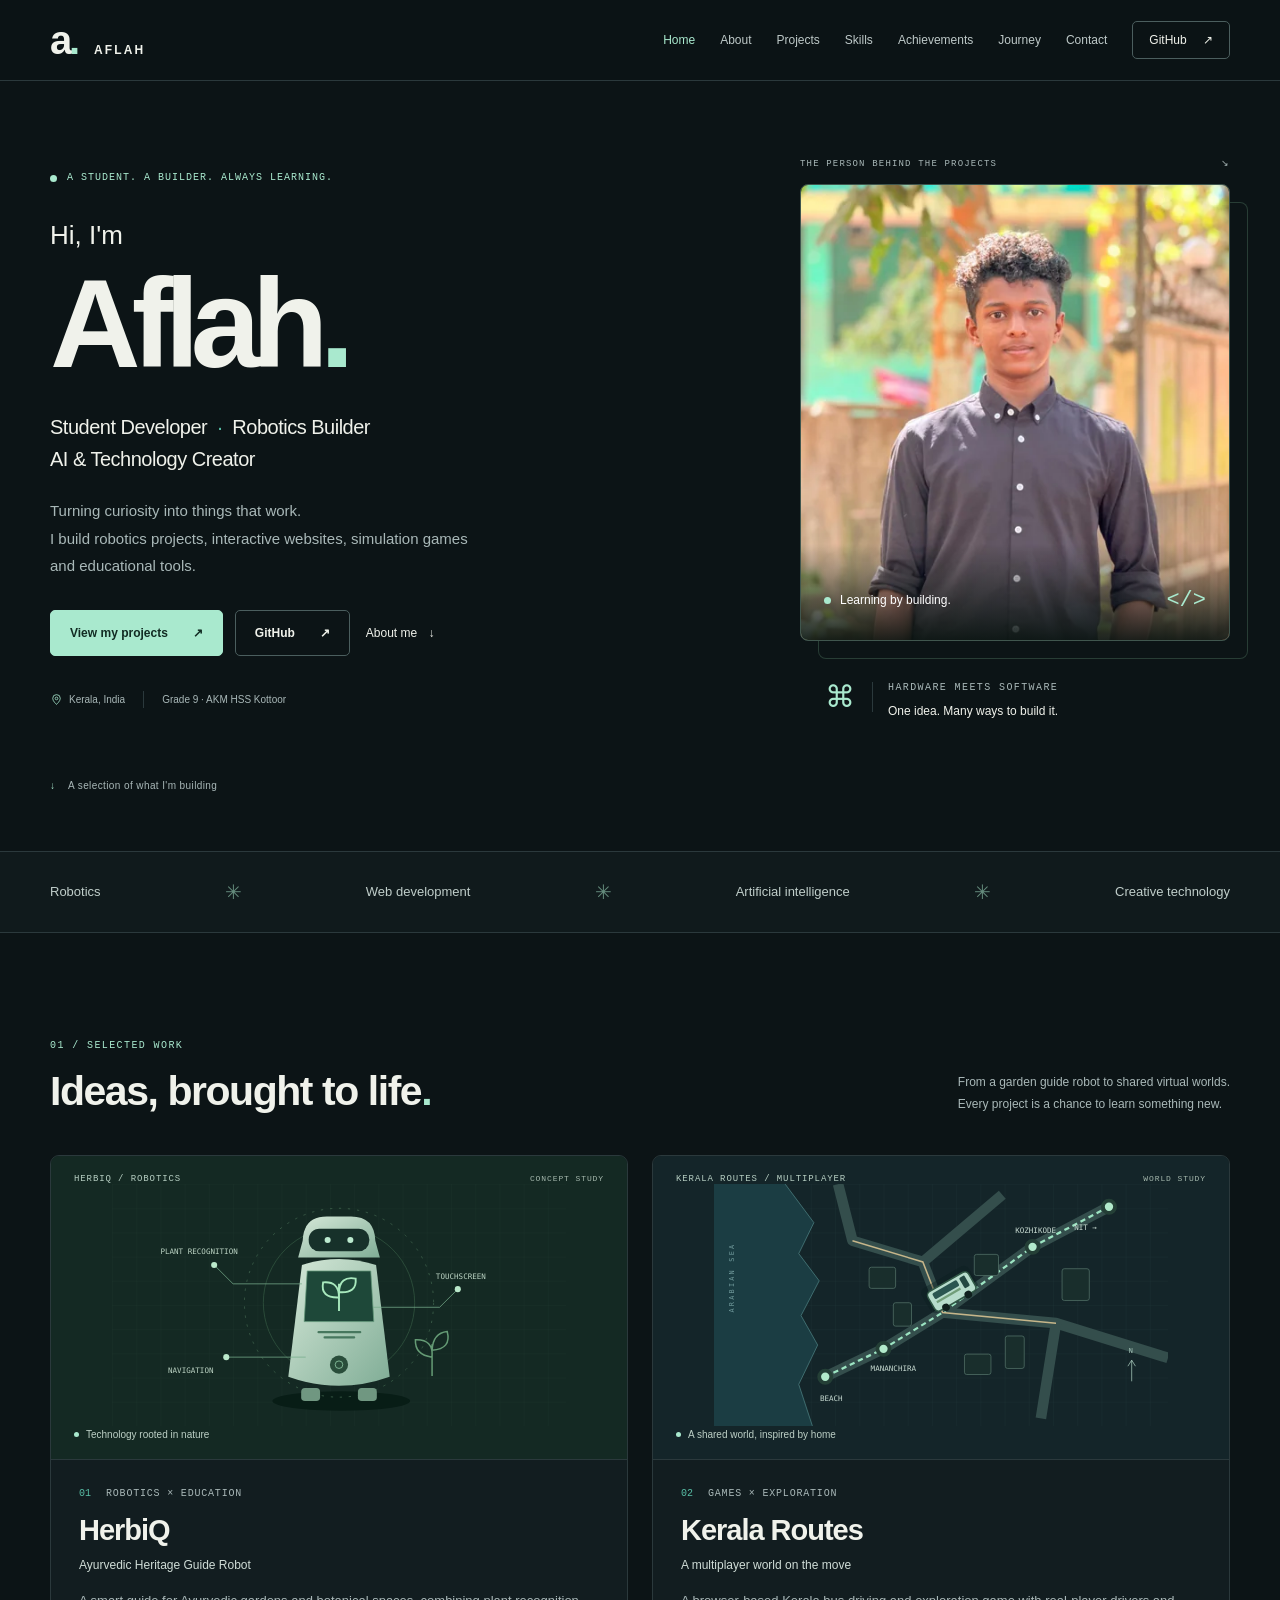
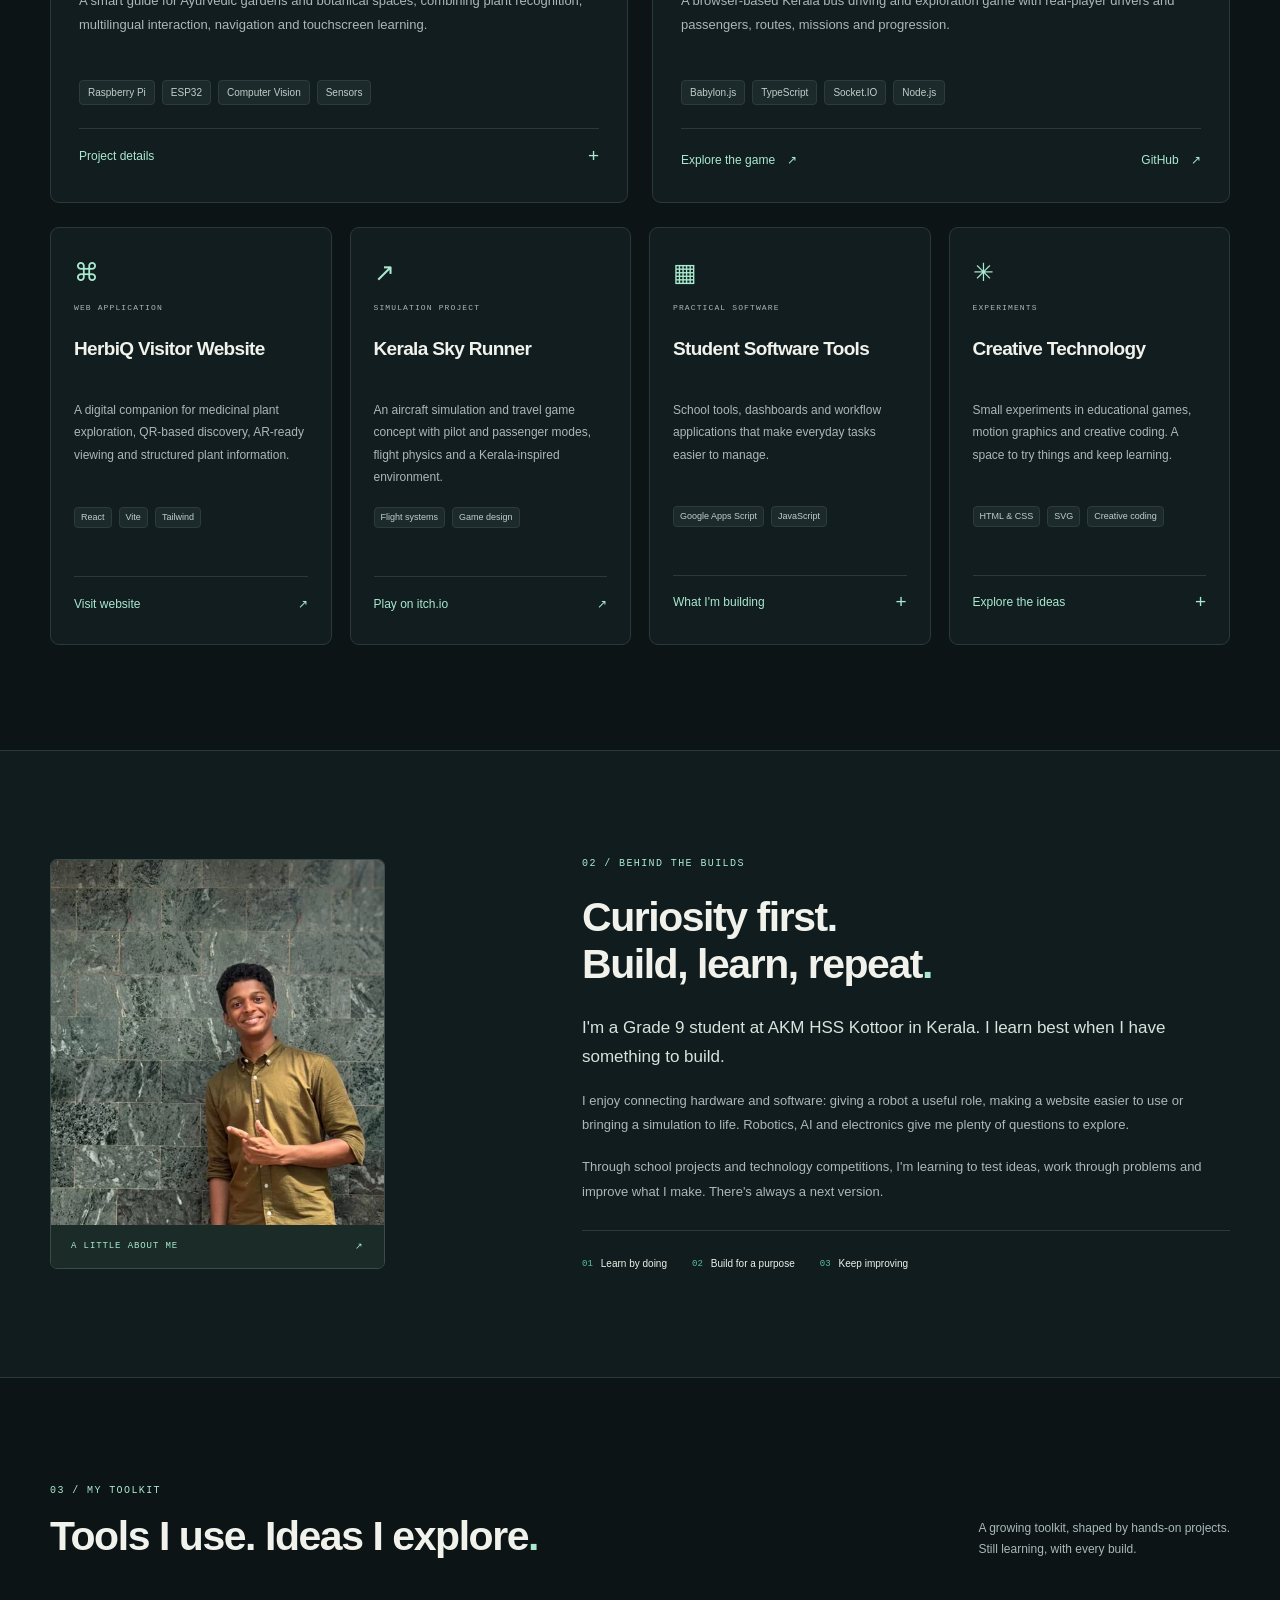
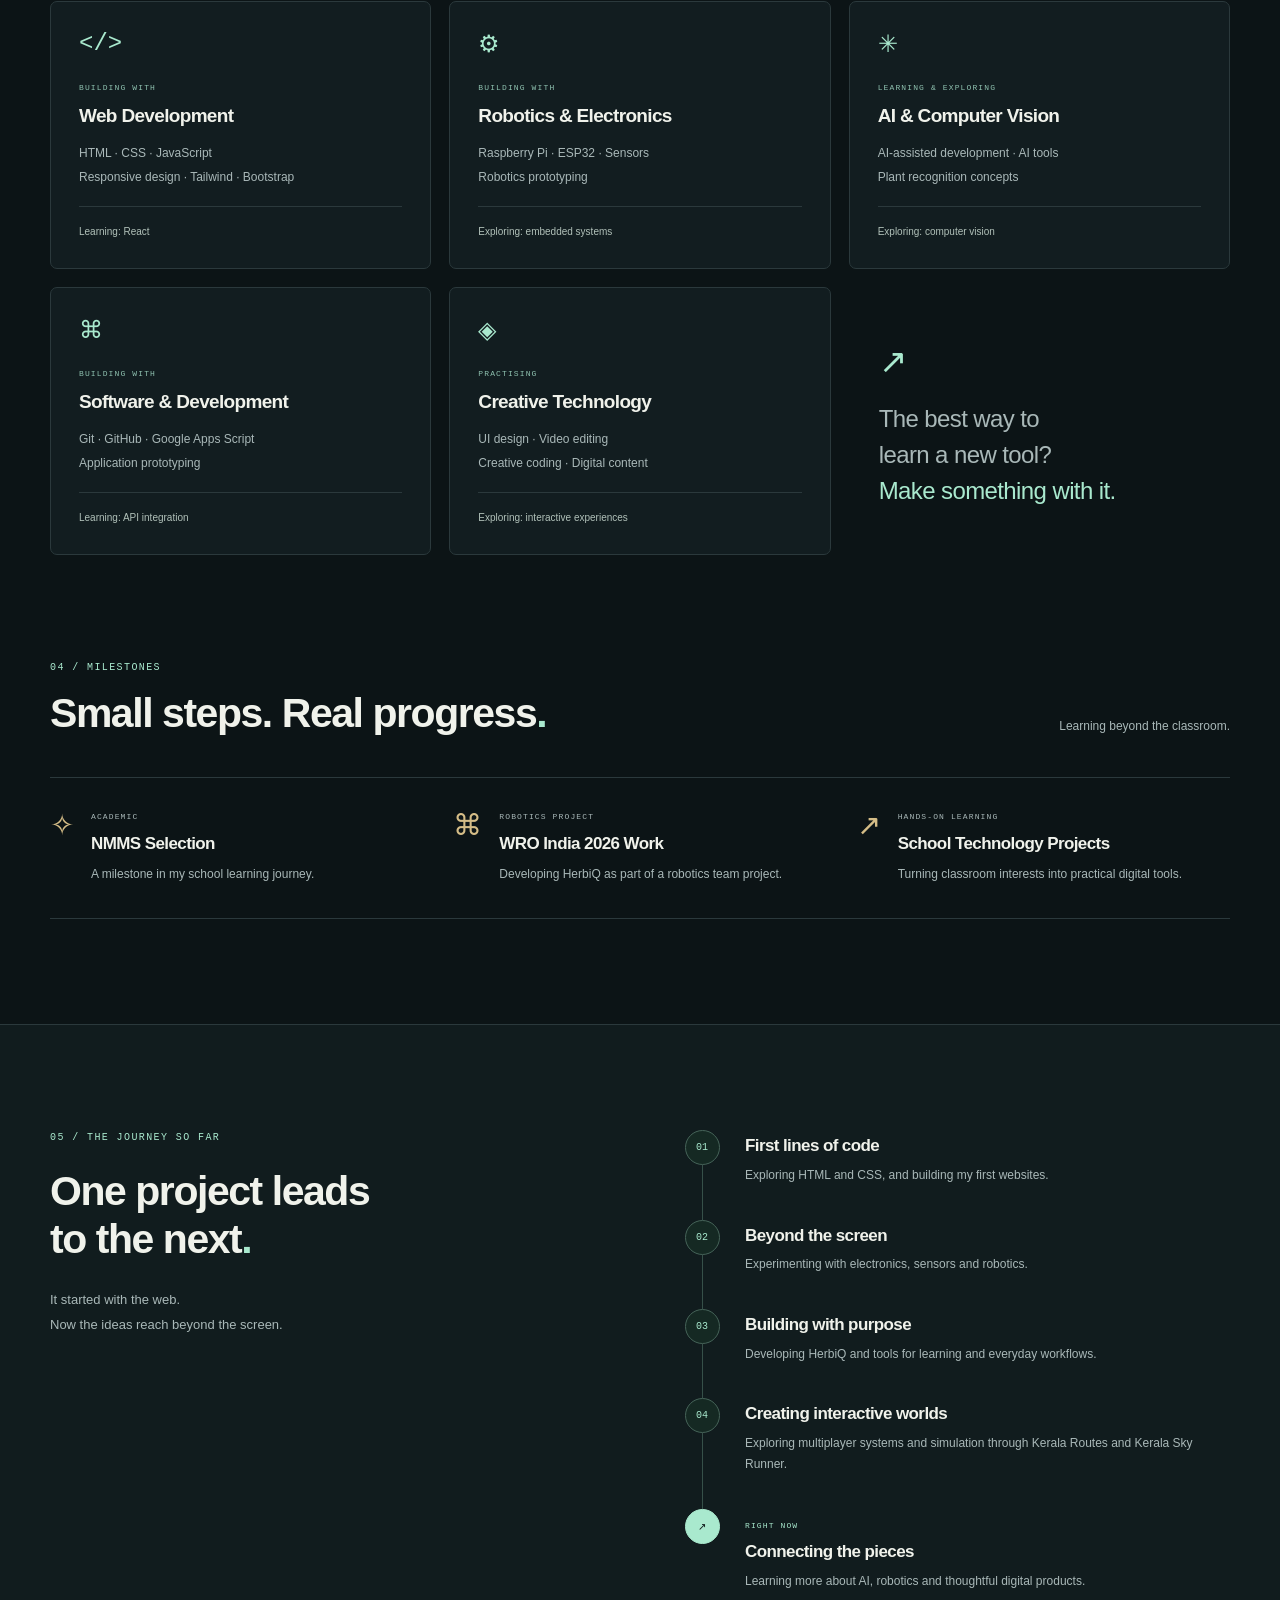
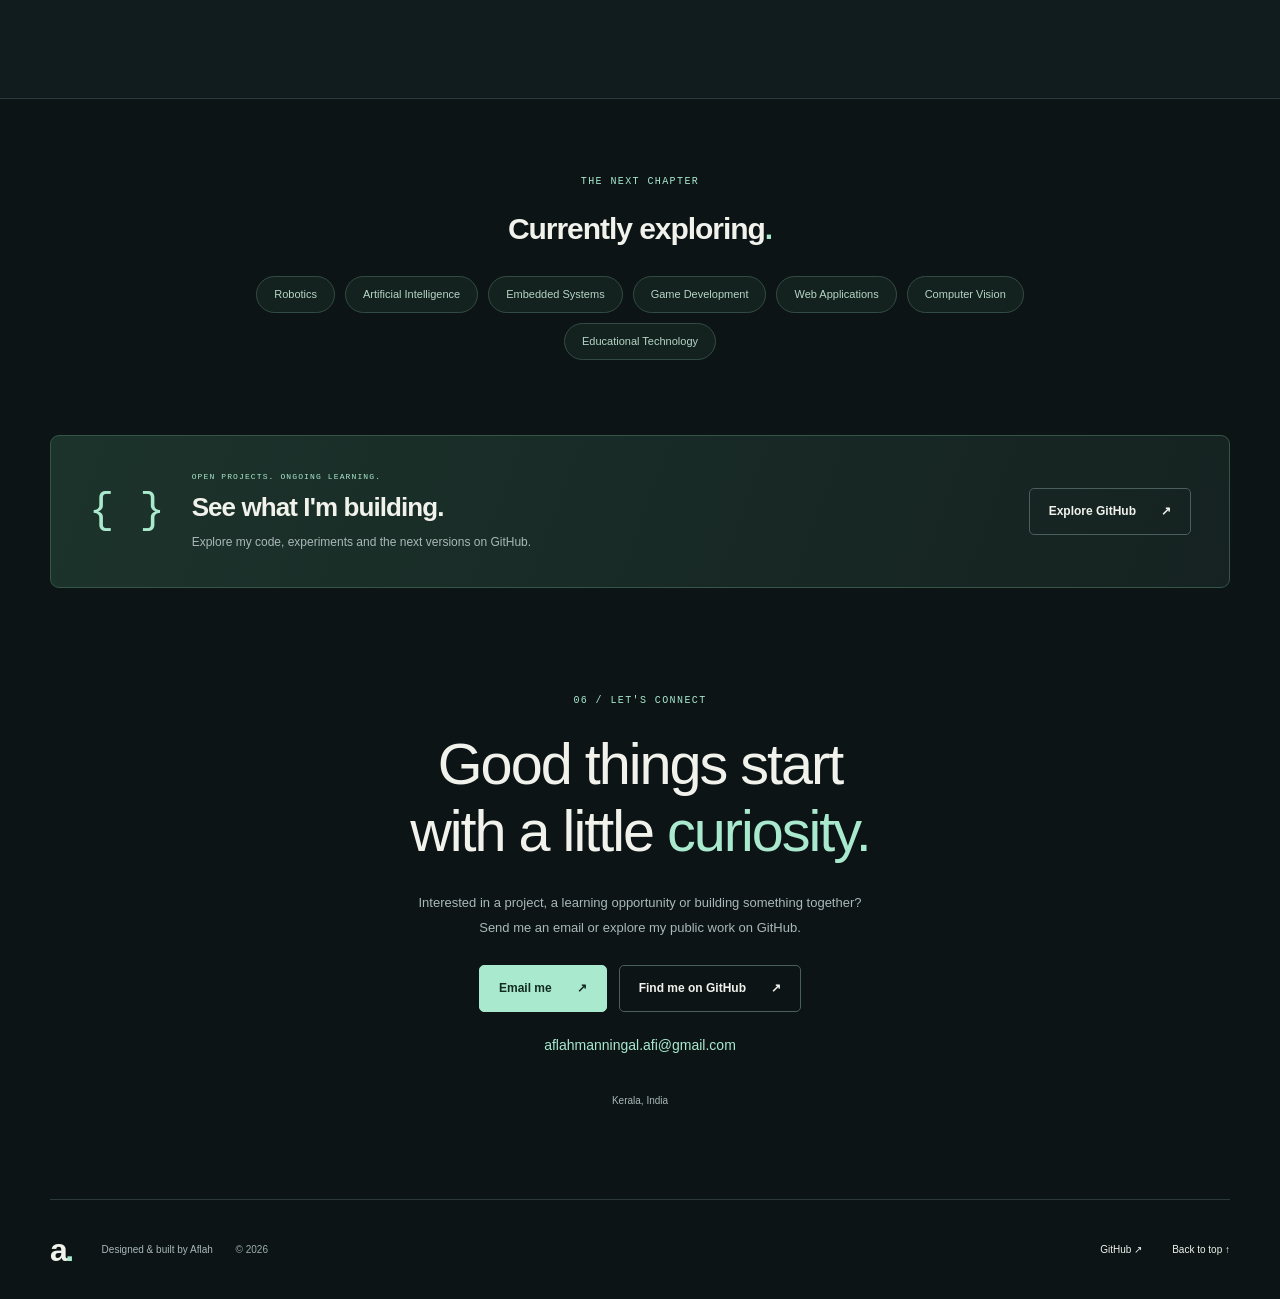
==== commit 3f3d891c: "Update project links, email contact and subtle portfolio animations" ====
--- a/index.html
+++ b/index.html
@@ -267,8 +267,8 @@
               <li>Vite</li>
               <li>Tailwind</li>
             </ul>
-            <a class="card-link" href="https://github.com/AFLAHAFI/herbiq_site"
-              >View on GitHub <span aria-hidden="true">↗</span></a
+            <a class="card-link" href="https://herbiq-site.vercel.app/"
+              >Visit website <span aria-hidden="true">↗</span></a
             >
           </article>
           <article class="project-card compact reveal">
@@ -285,16 +285,9 @@
               <li>Flight systems</li>
               <li>Game design</li>
             </ul>
-            <details>
-              <summary>
-                Project details <span aria-hidden="true">+</span>
-              </summary>
-              <div class="detail-content">
-                An evolving project exploring aircraft controls, airports,
-                guided flight learning and passenger travel in one world.
-                Currently in development.
-              </div>
-            </details>
+            <a class="card-link" href="https://brainbloom.itch.io/kerala-sky-runner-living-world"
+              >Play on itch.io <span aria-hidden="true">↗</span></a
+            >
           </article>
           <article class="project-card compact reveal">
             <div class="small-card-top">
@@ -618,11 +611,16 @@
         </h2>
         <p>
           Interested in a project, a learning opportunity or building something
-          together?<br />Find my public work and profile on GitHub.
+          together?<br />Send me an email or explore my public work on GitHub.
         </p>
-        <a class="button primary" href="https://github.com/AFLAHAFI"
-          >Find me on GitHub <span aria-hidden="true">↗</span></a
-        ><span class="contact-location">Kerala, India</span>
+        <div class="contact-actions">
+          <a class="button primary" href="mailto:aflahmanningal.afi@gmail.com"
+            >Email me <span aria-hidden="true">↗</span></a>
+          <a class="button secondary" href="https://github.com/AFLAHAFI"
+            >Find me on GitHub <span aria-hidden="true">↗</span></a>
+        </div>
+        <a class="contact-email" href="mailto:aflahmanningal.afi@gmail.com">aflahmanningal.afi@gmail.com</a>
+        <span class="contact-location">Kerala, India</span>
       </section>
     </main>
     <footer class="wrap footer">
--- a/style.css
+++ b/style.css
@@ -1368,6 +1368,47 @@
     min-width: 65%;
   }
 }
+/* Small contact and motion additions; the existing layout is preserved. */
+.contact-actions {
+  display: flex;
+  flex-wrap: wrap;
+  justify-content: center;
+  gap: 12px;
+}
+.contact-email {
+  display: inline-block;
+  max-width: 100%;
+  overflow-wrap: anywhere;
+  padding-block: 12px;
+  margin-top: 10px;
+  font-size: 14px;
+  color: var(--mint);
+}
+@media (prefers-reduced-motion: no-preference) {
+  .hero-copy { animation: hero-enter .7s ease-out both; }
+  .hero-visual { animation: hero-enter .85s .1s ease-out both; }
+  .button span, .card-link span, .project-links a span {
+    display: inline-block;
+    transition: transform .22s ease;
+  }
+  .button:hover span, .button:focus-visible span,
+  .card-link:hover span, .card-link:focus-visible span,
+  .project-links a:hover span, .project-links a:focus-visible span {
+    transform: translate(2px, -2px);
+  }
+  .skill-card, .interest-tags li {
+    transition: transform .25s ease, border-color .25s ease;
+  }
+  .skill-card:hover, .interest-tags li:hover {
+    transform: translateY(-3px);
+    border-color: var(--teal);
+  }
+}
+@keyframes hero-enter {
+  from { opacity: .3; transform: translateY(14px); }
+  to { opacity: 1; transform: translateY(0); }
+}
+
 @media (prefers-reduced-motion: reduce) {
   html {
     scroll-behavior: auto;
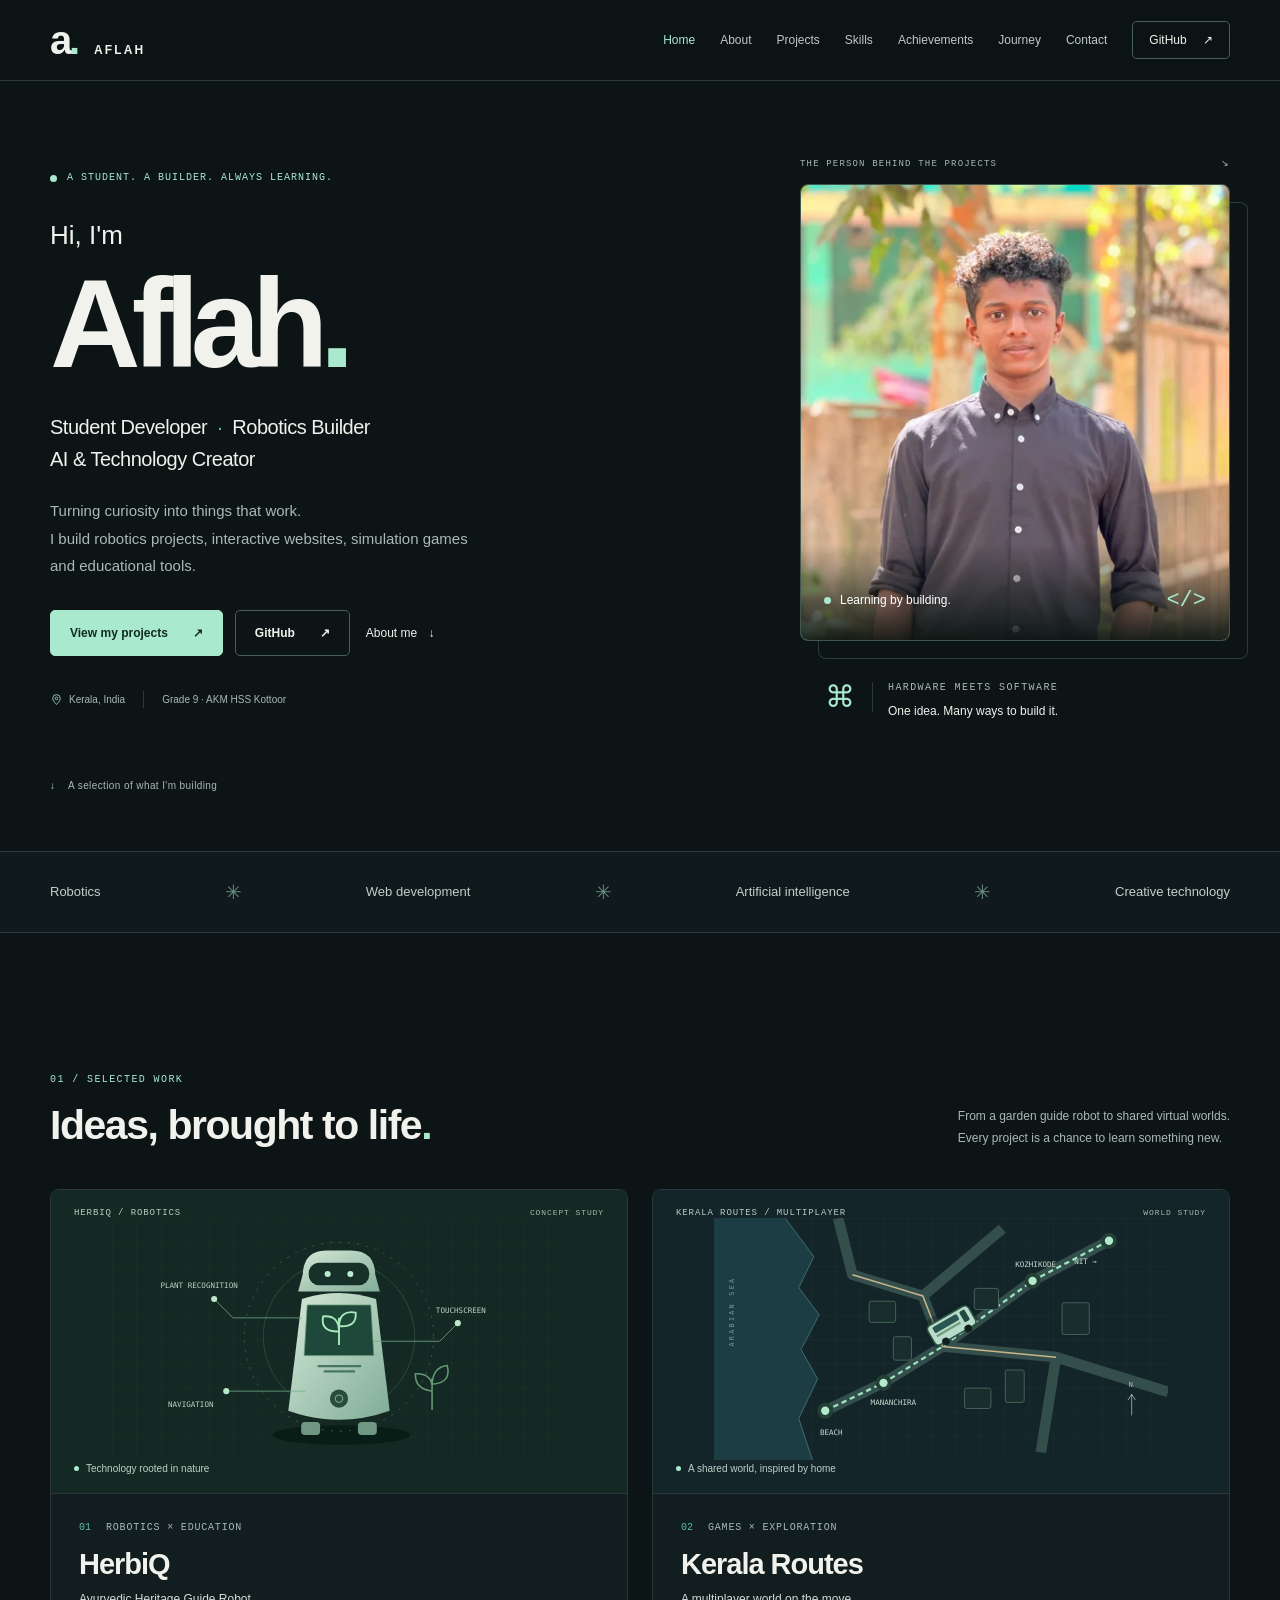
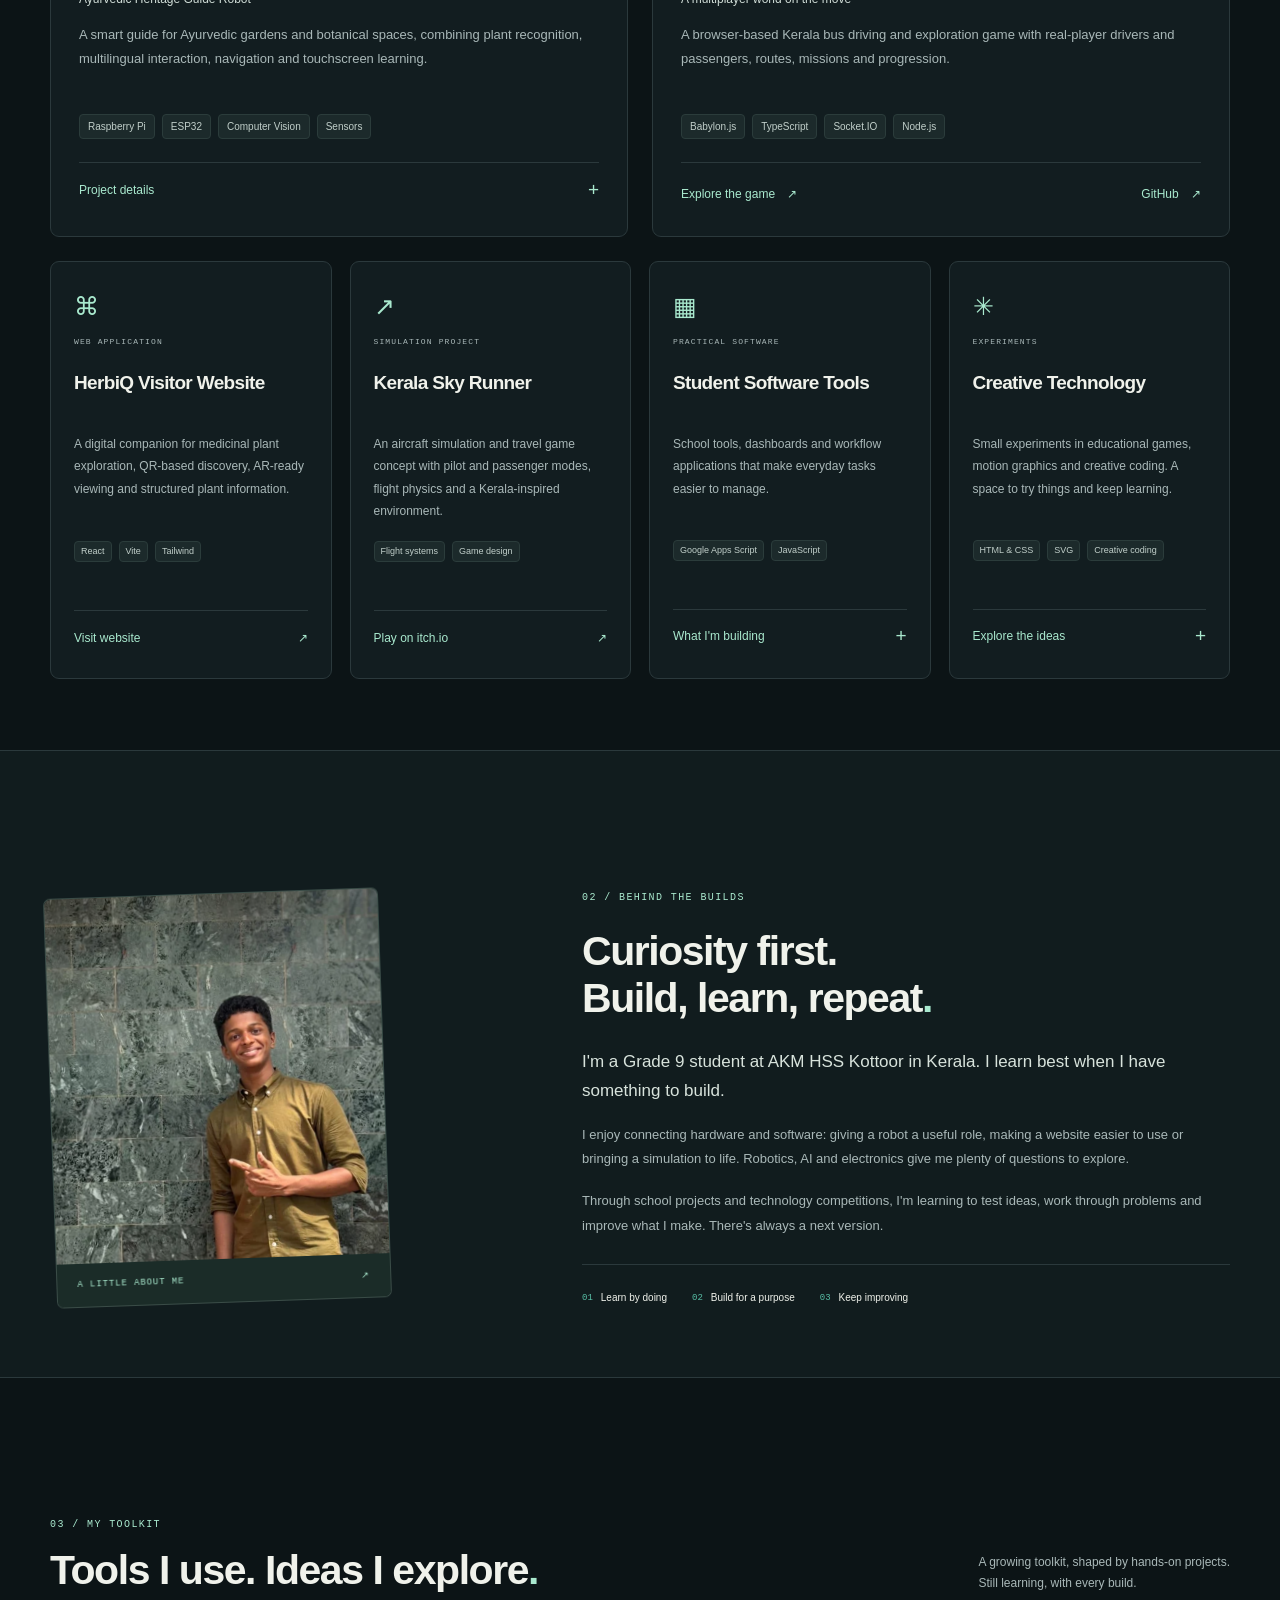
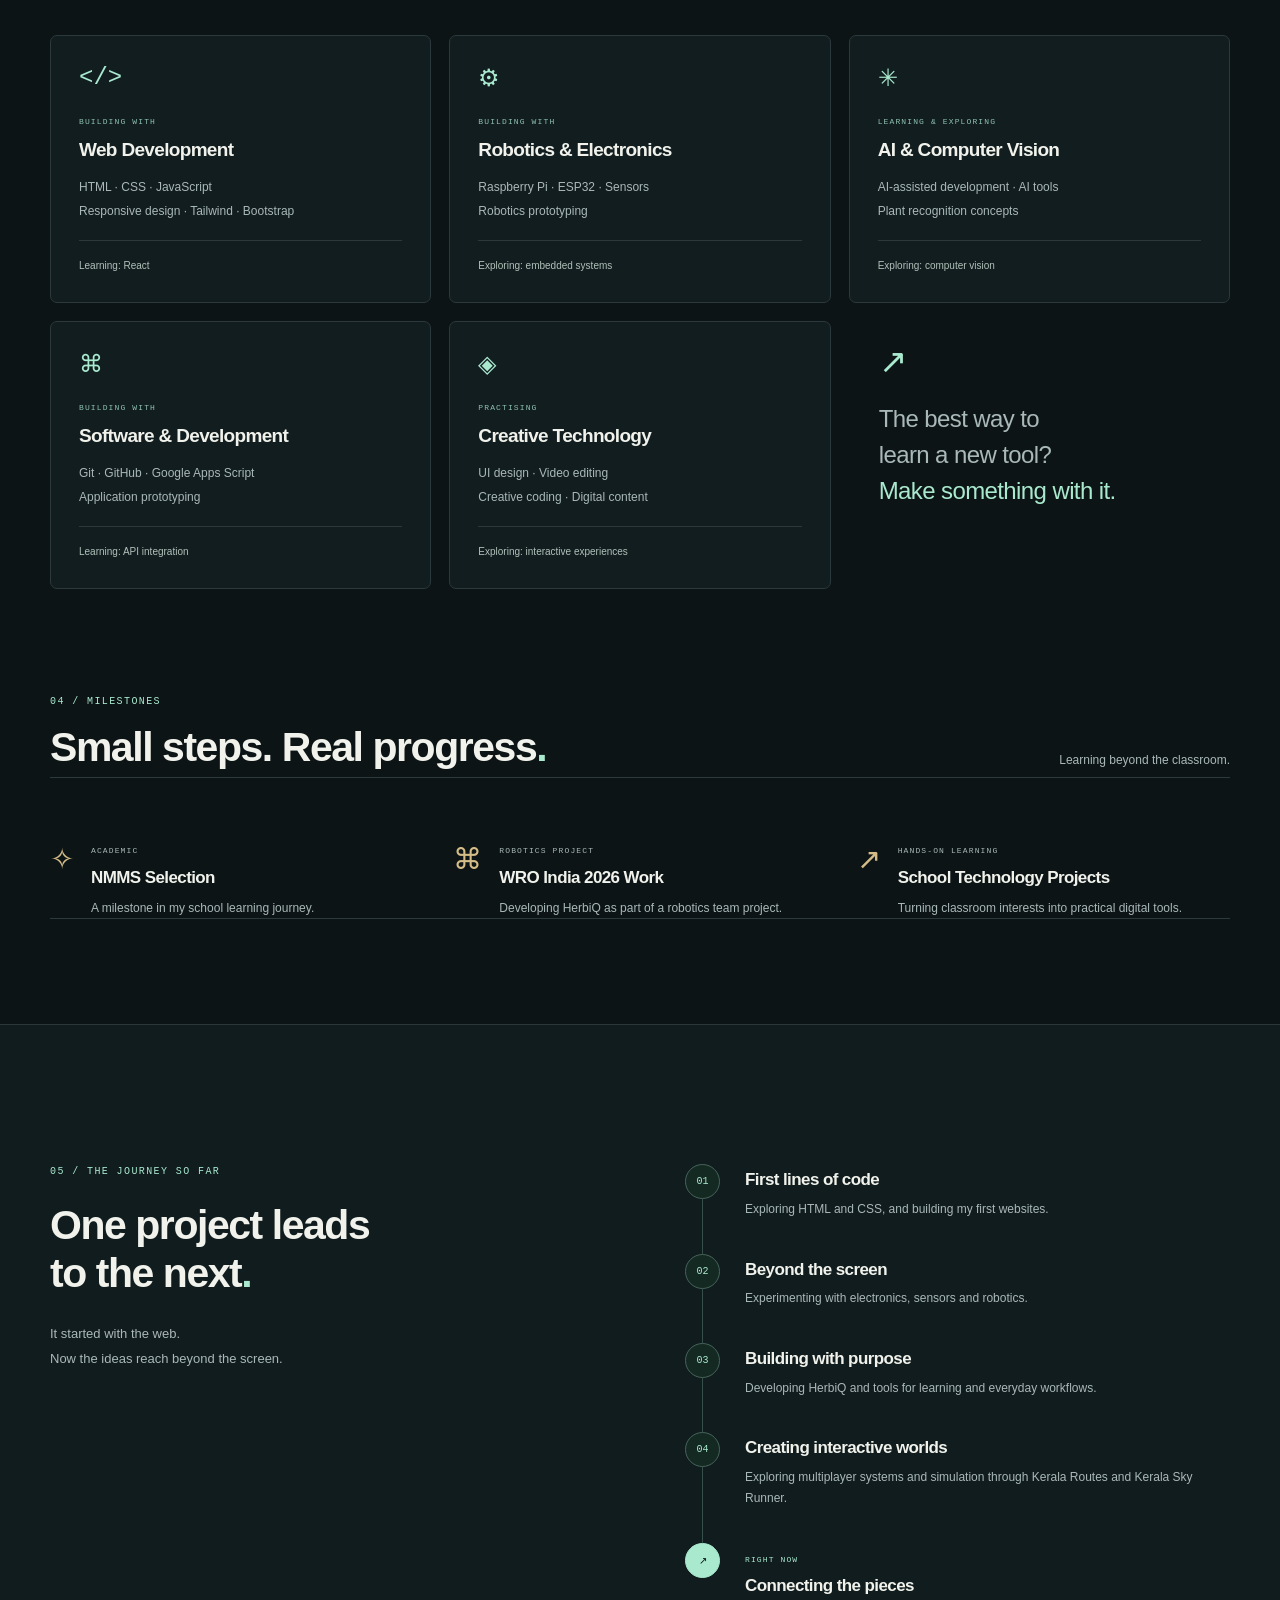
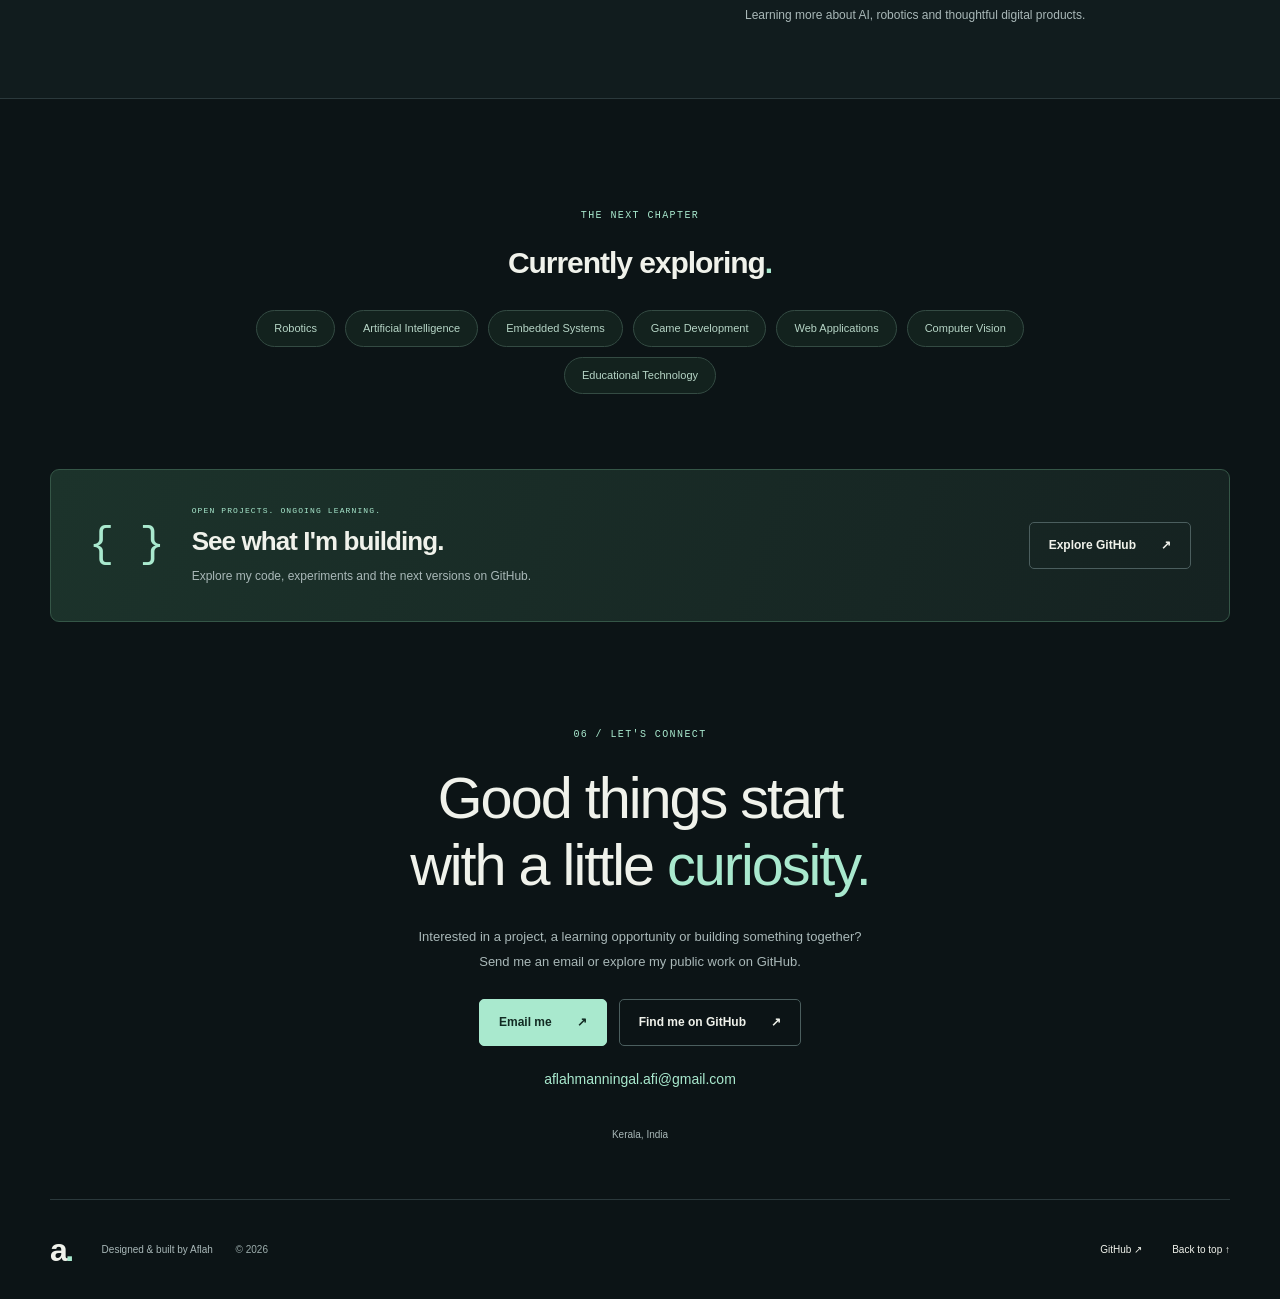
==== commit 6832ab47: "Make scroll reveals visible and replay on section re-entry" ====
--- a/index.html
+++ b/index.html
@@ -29,8 +29,8 @@
     />
     <meta name="twitter:card" content="summary_large_image" />
     <link rel="icon" href="assets/favicon.svg" type="image/svg+xml" />
-    <link rel="stylesheet" href="style.css" />
-    <script src="script.js" defer></script>
+    <link rel="stylesheet" href="style.css?v=20261009-scroll" />
+    <script src="script.js?v=20261009-scroll" defer></script>
   </head>
   <body>
     <a class="skip-link" href="#main">Skip to content</a>
--- a/style.css
+++ b/style.css
@@ -963,19 +963,6 @@
 .footer > a:not(.brand) {
   padding-block: 13px;
 }
-.reveal.visible {
-  animation: appear 0.55s ease both;
-}
-@keyframes appear {
-  from {
-    opacity: 0.55;
-    transform: translateY(12px);
-  }
-  to {
-    opacity: 1;
-    transform: translateY(0);
-  }
-}
 @media (min-width: 1500px) {
   .hero {
     padding-top: 95px;
@@ -1424,3 +1411,22 @@
     transform: none;
   }
 }
+
+/* Scroll reveals replay when sections leave and re-enter the viewport. */
+@media (prefers-reduced-motion: no-preference) {
+  .scroll-reveal {
+    opacity: 0;
+    translate: 0 34px;
+    transition: opacity .8s ease, translate .8s cubic-bezier(.2,.65,.25,1);
+    transition-delay: var(--reveal-delay, 0ms);
+  }
+  .scroll-reveal.is-visible,
+  .scroll-reveal:focus-within {
+    opacity: 1;
+    translate: 0 0;
+  }
+  .scroll-reveal:focus-within { transition-delay: 0ms; }
+}
+@media print {
+  .scroll-reveal { opacity: 1 !important; translate: none !important; }
+}
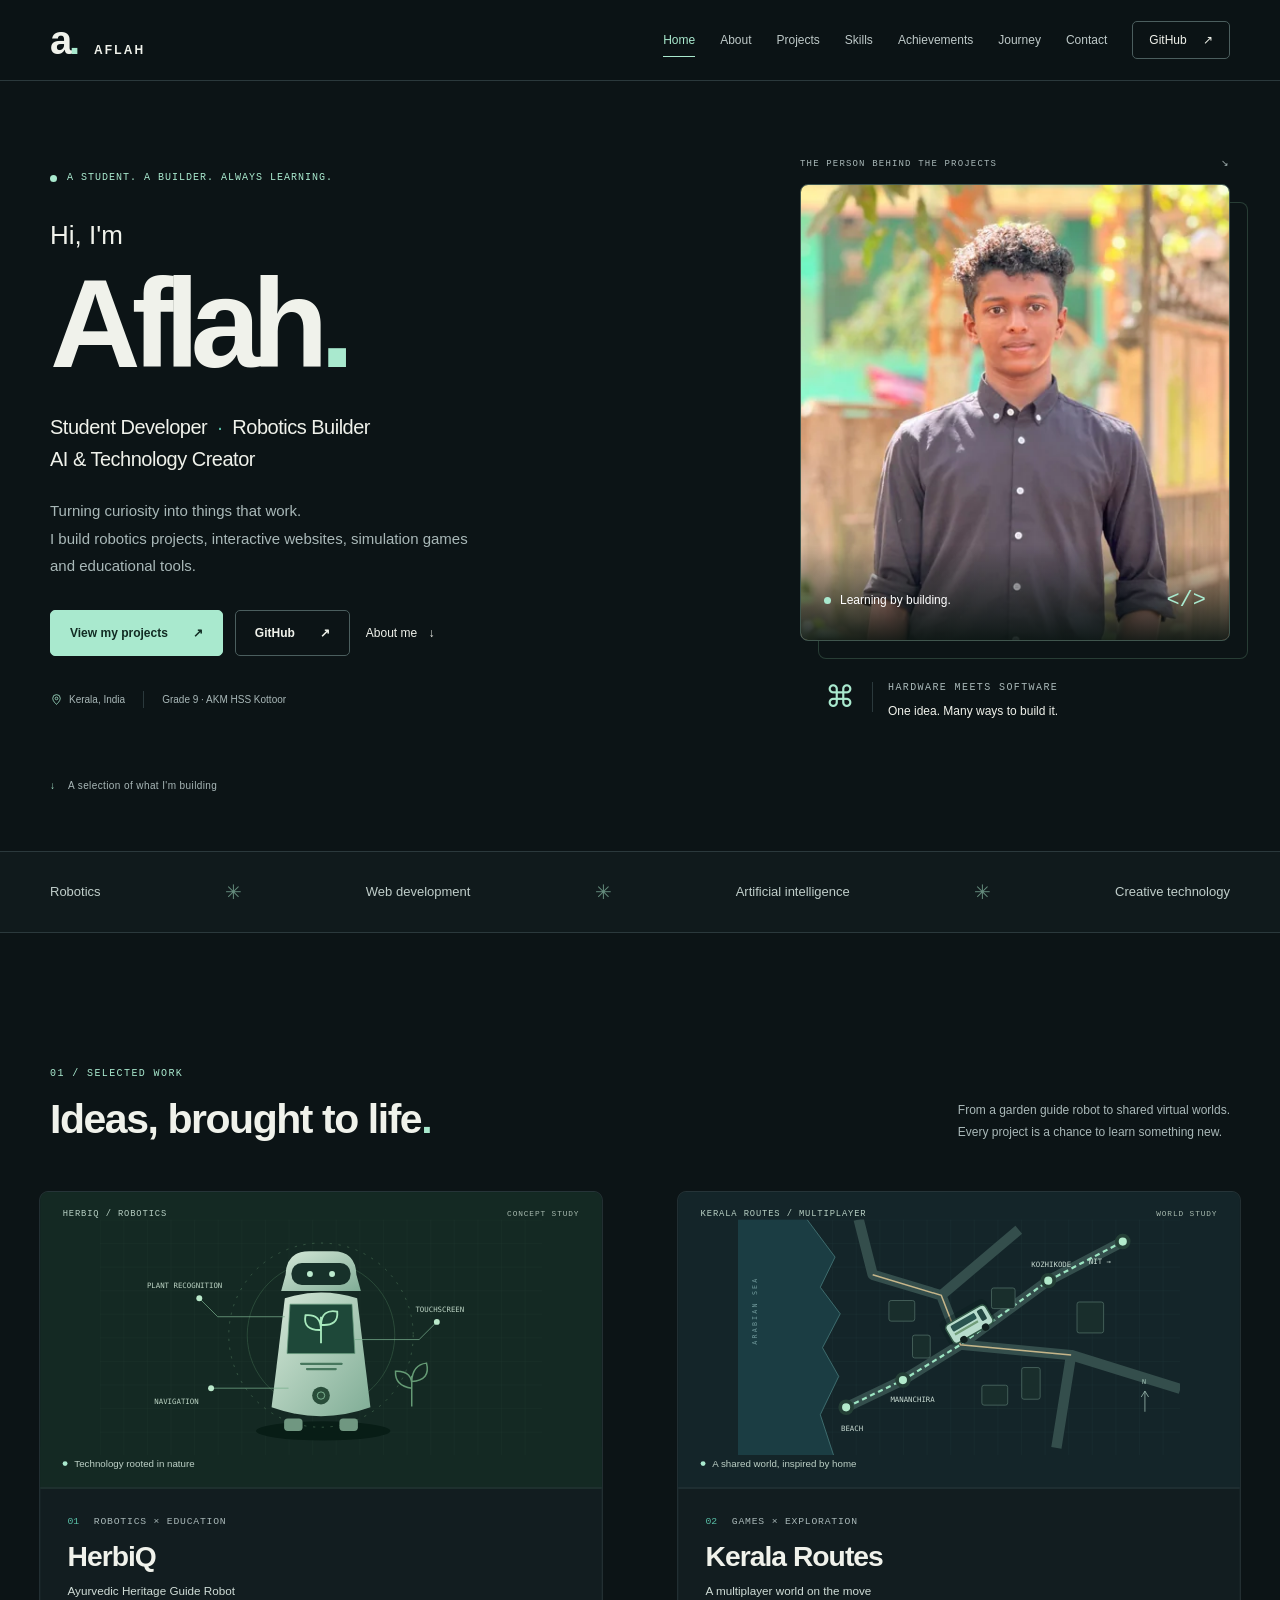
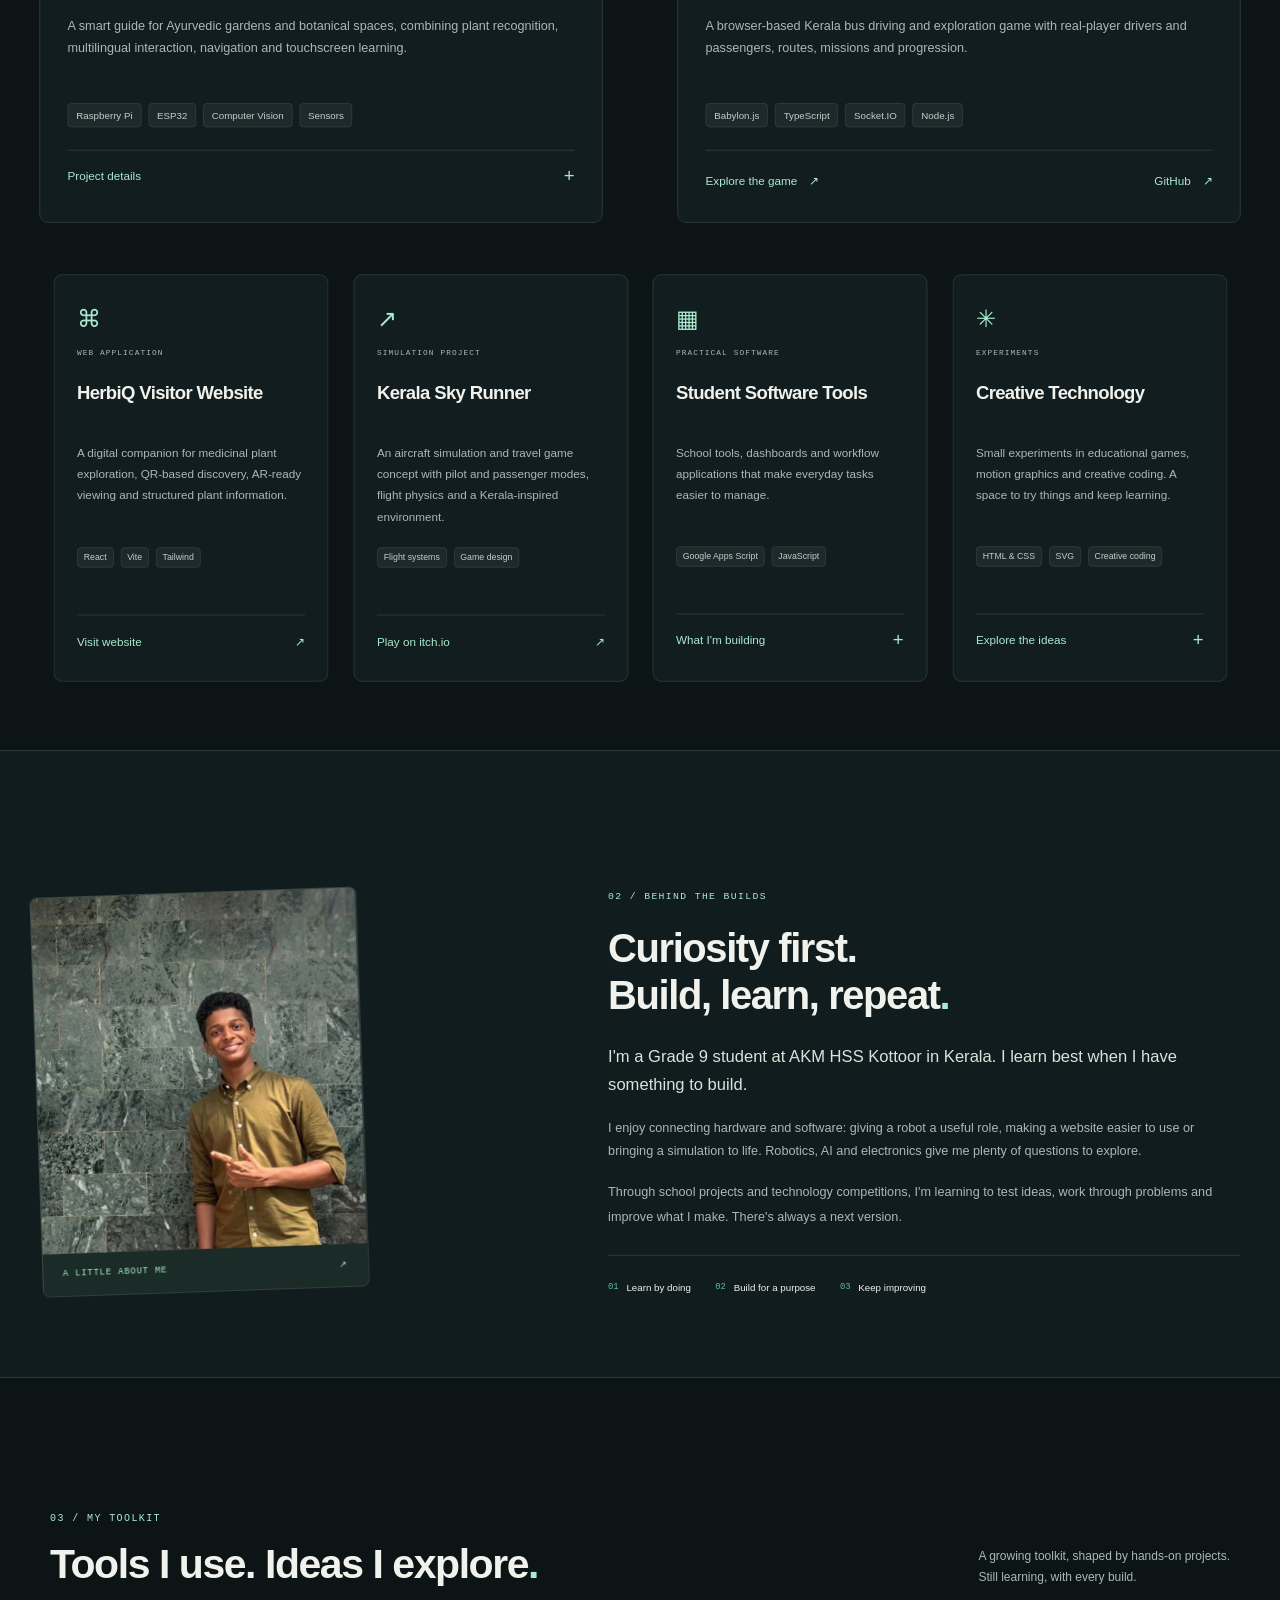
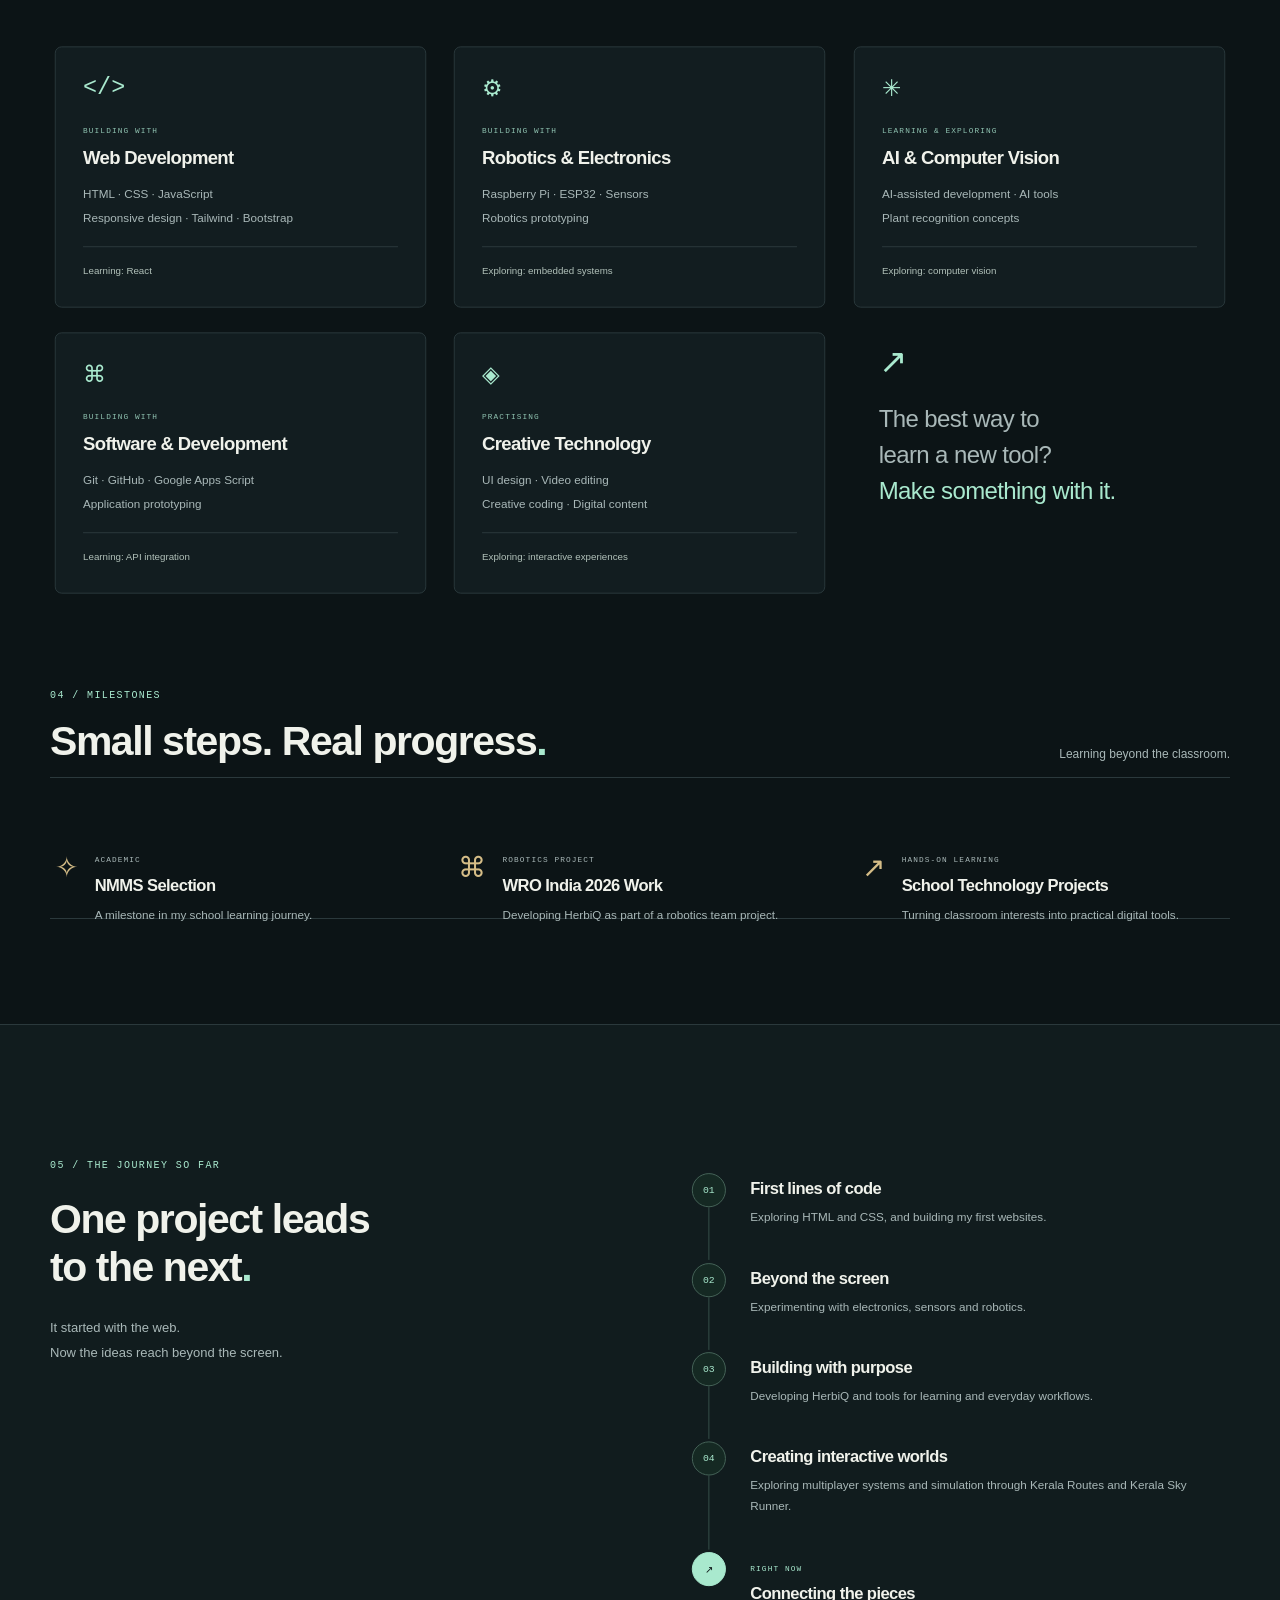
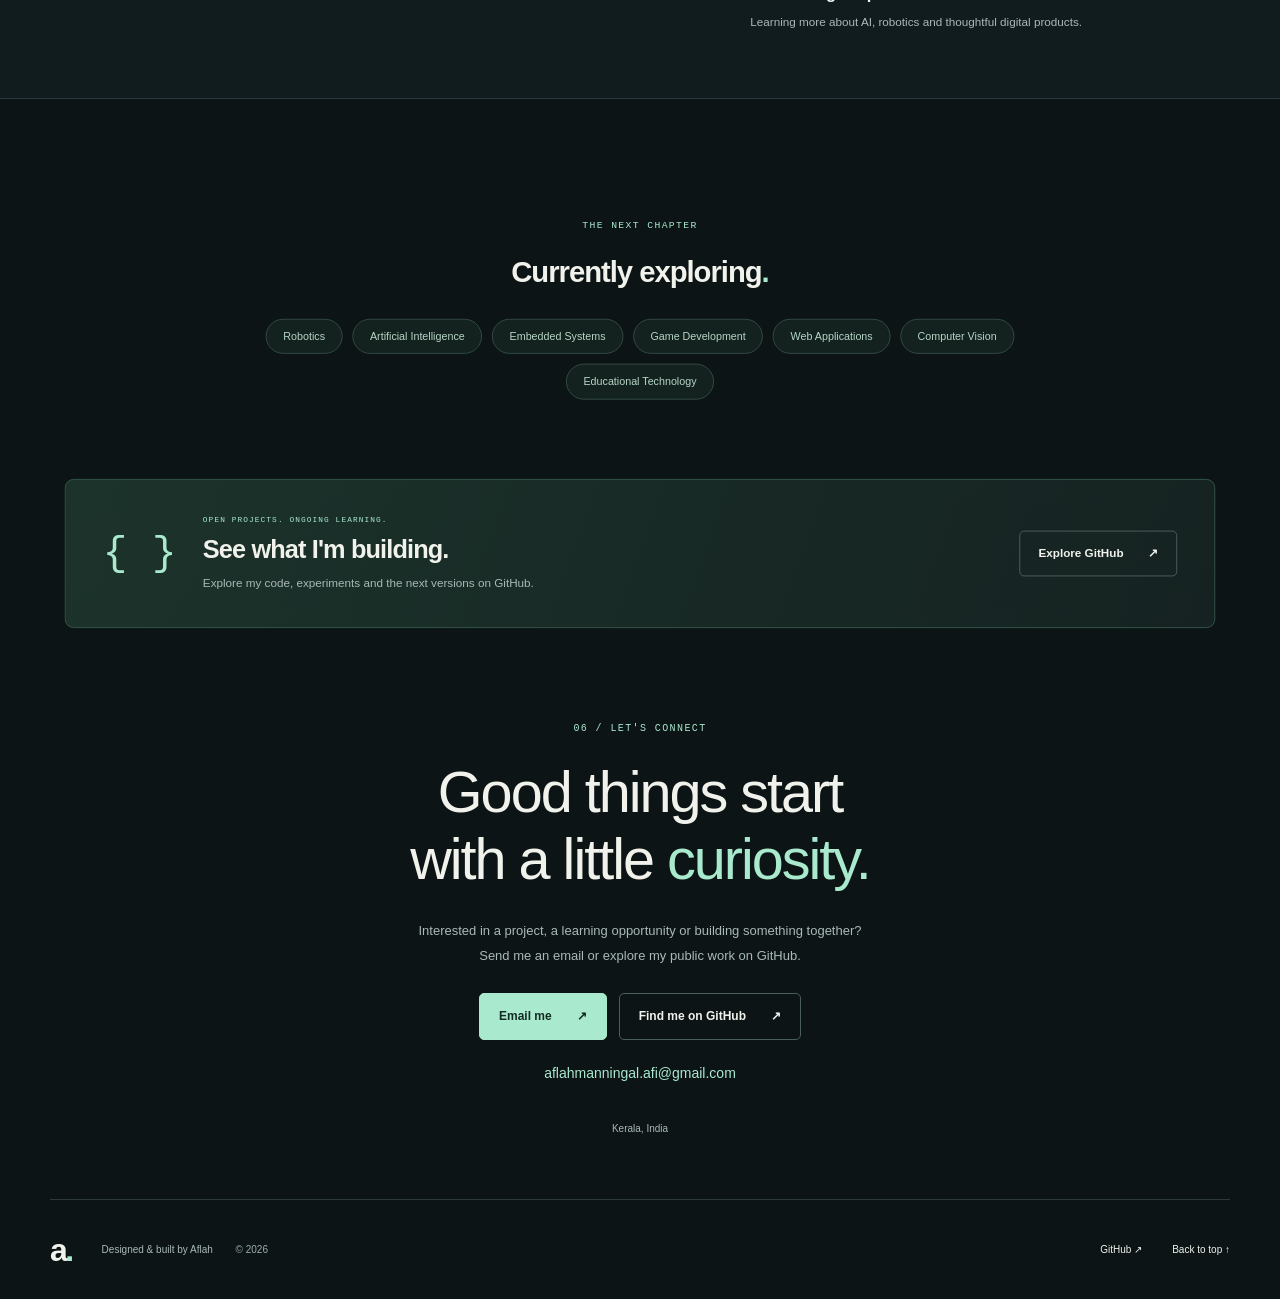
==== commit 12a7e488: "Polish portfolio motion with staggered reveals, depth and scroll progress" ====
--- a/index.html
+++ b/index.html
@@ -29,8 +29,8 @@
     />
     <meta name="twitter:card" content="summary_large_image" />
     <link rel="icon" href="assets/favicon.svg" type="image/svg+xml" />
-    <link rel="stylesheet" href="style.css?v=20261009-scroll" />
-    <script src="script.js?v=20261009-scroll" defer></script>
+    <link rel="stylesheet" href="style.css?v=20261009-motion2" />
+    <script src="script.js?v=20261009-motion2" defer></script>
   </head>
   <body>
     <a class="skip-link" href="#main">Skip to content</a>
--- a/style.css
+++ b/style.css
@@ -1412,21 +1412,63 @@
   }
 }
 
-/* Scroll reveals replay when sections leave and re-enter the viewport. */
+/* A coordinated motion system: depth, staggered entrances and scroll progress. */
+.reading-progress {
+  position: fixed;
+  inset: 0 0 auto;
+  height: 3px;
+  background: linear-gradient(90deg, var(--teal), var(--mint));
+  transform: scaleX(0);
+  transform-origin: left;
+  pointer-events: none;
+  z-index: 50;
+}
 @media (prefers-reduced-motion: no-preference) {
   .scroll-reveal {
-    opacity: 0;
-    translate: 0 34px;
-    transition: opacity .8s ease, translate .8s cubic-bezier(.2,.65,.25,1);
-    transition-delay: var(--reveal-delay, 0ms);
-  }
-  .scroll-reveal.is-visible,
-  .scroll-reveal:focus-within {
+    opacity: .08;
+    translate: 0 42px;
+    scale: .975;
+    transition: opacity .85s ease, translate 1s cubic-bezier(.16,1,.3,1),
+      scale 1s cubic-bezier(.16,1,.3,1), transform .3s ease, border-color .3s ease;
+    transition-delay: var(--reveal-delay, 0ms), var(--reveal-delay, 0ms), var(--reveal-delay, 0ms), 0ms, 0ms;
+  }
+  .scroll-reveal[data-reveal="left"] { translate: -18px 28px; }
+  .scroll-reveal[data-reveal="right"] { translate: 18px 28px; }
+  .scroll-reveal[data-reveal="heading"] { translate: 0 28px; scale: 1; }
+  .scroll-reveal.is-visible, .scroll-reveal:focus-within {
     opacity: 1;
     translate: 0 0;
+    scale: 1;
   }
   .scroll-reveal:focus-within { transition-delay: 0ms; }
+  .portrait-frame picture { scale: 1.05; }
+  .project-visual img {
+    transition: transform .8s cubic-bezier(.16,1,.3,1);
+  }
+  .project-card:hover .project-visual img { transform: scale(1.045); }
+  .project-card.pointer-active {
+    transform: perspective(1000px) rotateX(var(--tilt-x, 0deg)) rotateY(var(--tilt-y, 0deg)) translateY(-4px);
+  }
+  .timeline-step { transition: background .35s, color .35s, box-shadow .35s; }
+  .timeline li:hover .timeline-step {
+    background: var(--mint);
+    color: var(--bg);
+    box-shadow: 0 0 0 5px rgb(169 233 206 / 8%);
+  }
+  .nav-links a:not(.nav-github) { position: relative; }
+  .nav-links a:not(.nav-github)::after {
+    content: "";
+    position: absolute;
+    left: 0; right: 0; bottom: 5px;
+    height: 1px;
+    background: var(--mint);
+    transform: scaleX(0);
+    transform-origin: left;
+    transition: transform .3s ease;
+  }
+  .nav-links a:hover::after, .nav-links a[aria-current]::after { transform: scaleX(1); }
 }
 @media print {
-  .scroll-reveal { opacity: 1 !important; translate: none !important; }
-}
+  .scroll-reveal { opacity: 1 !important; translate: none !important; scale: 1 !important; }
+  .reading-progress { display: none; }
+}
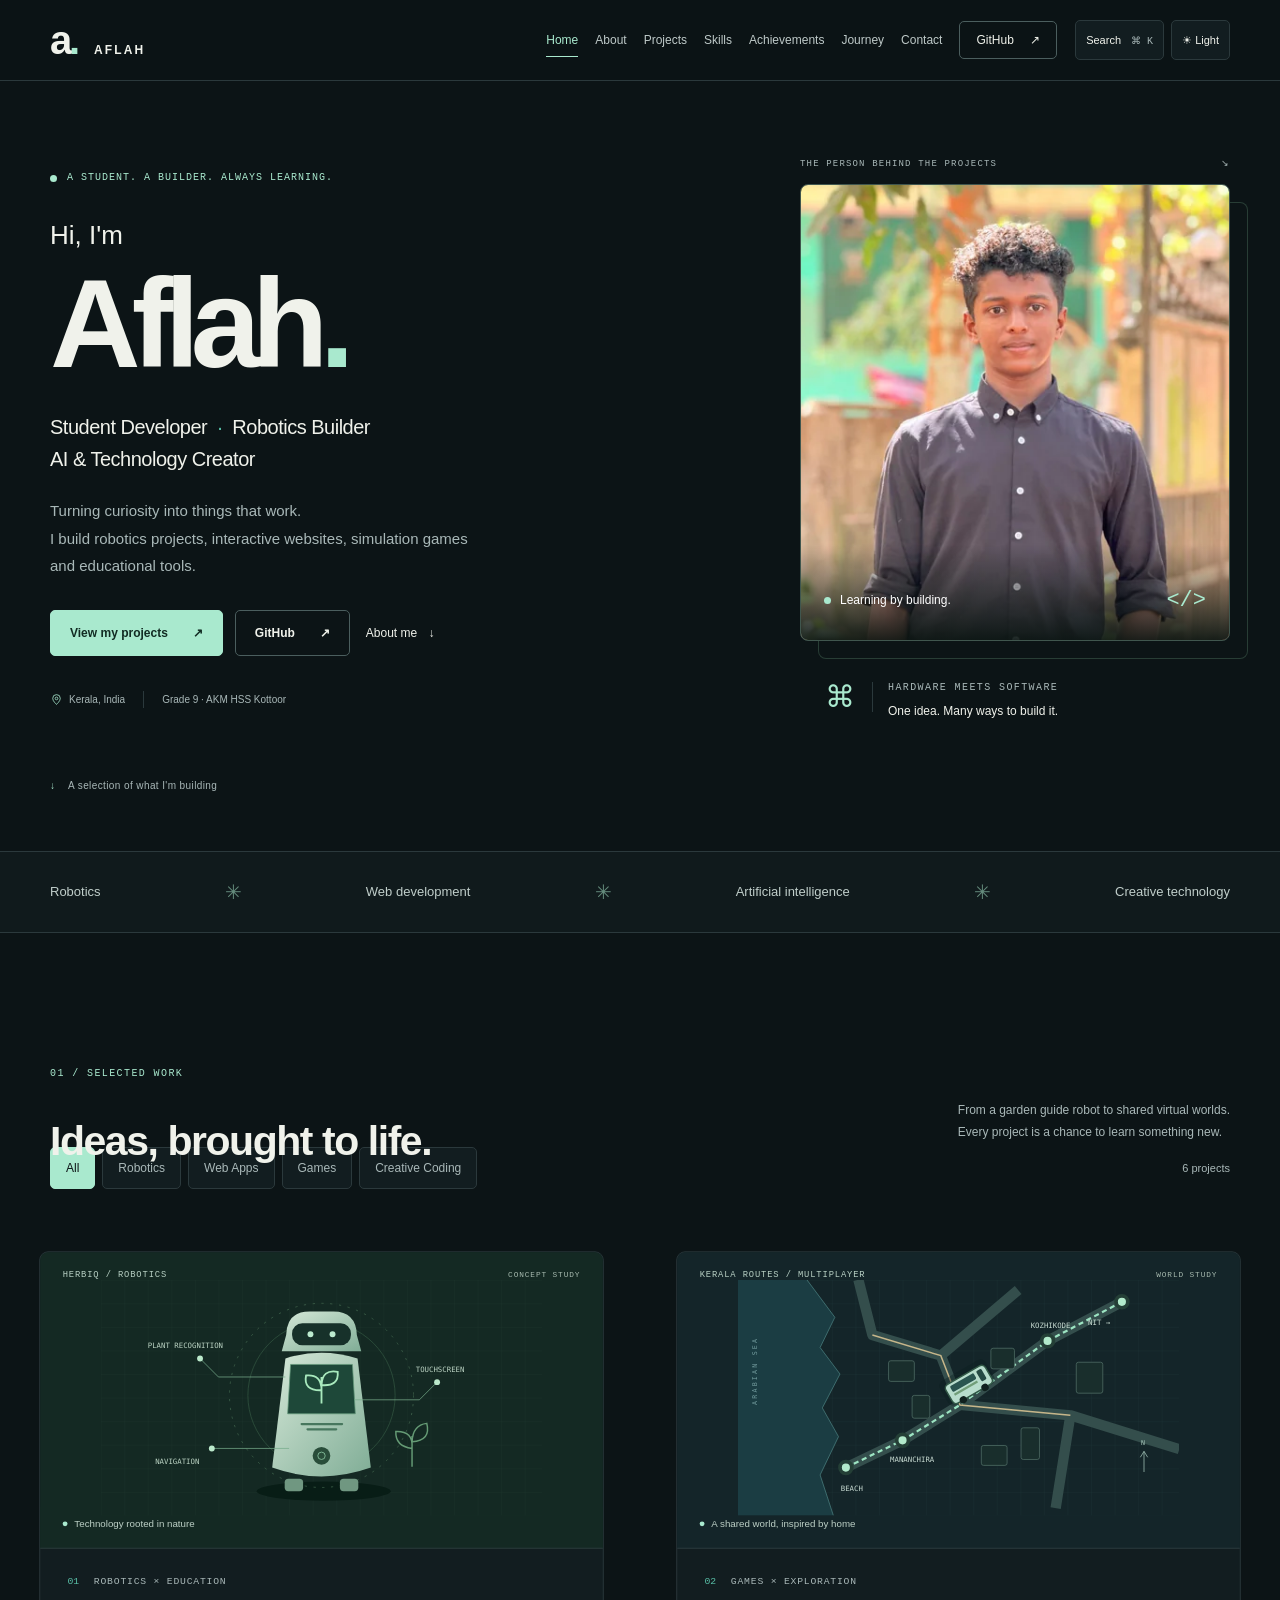
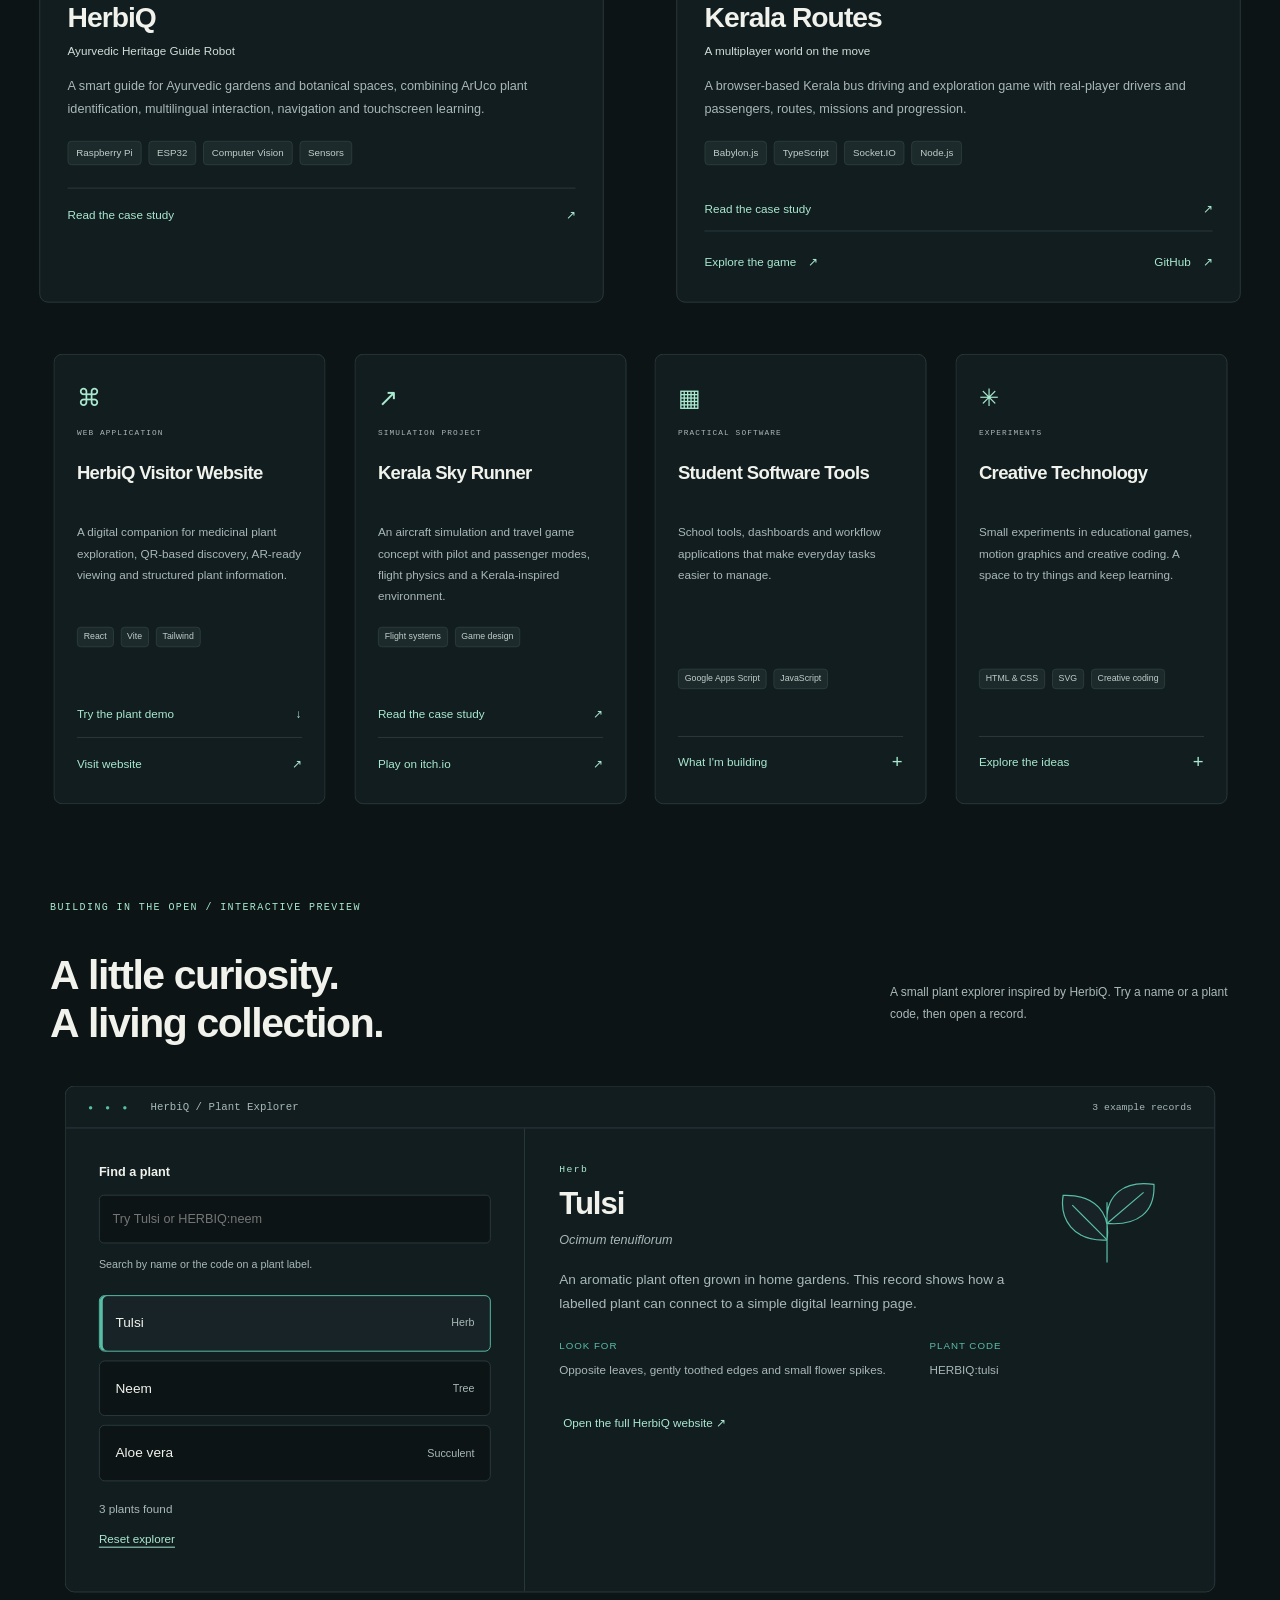
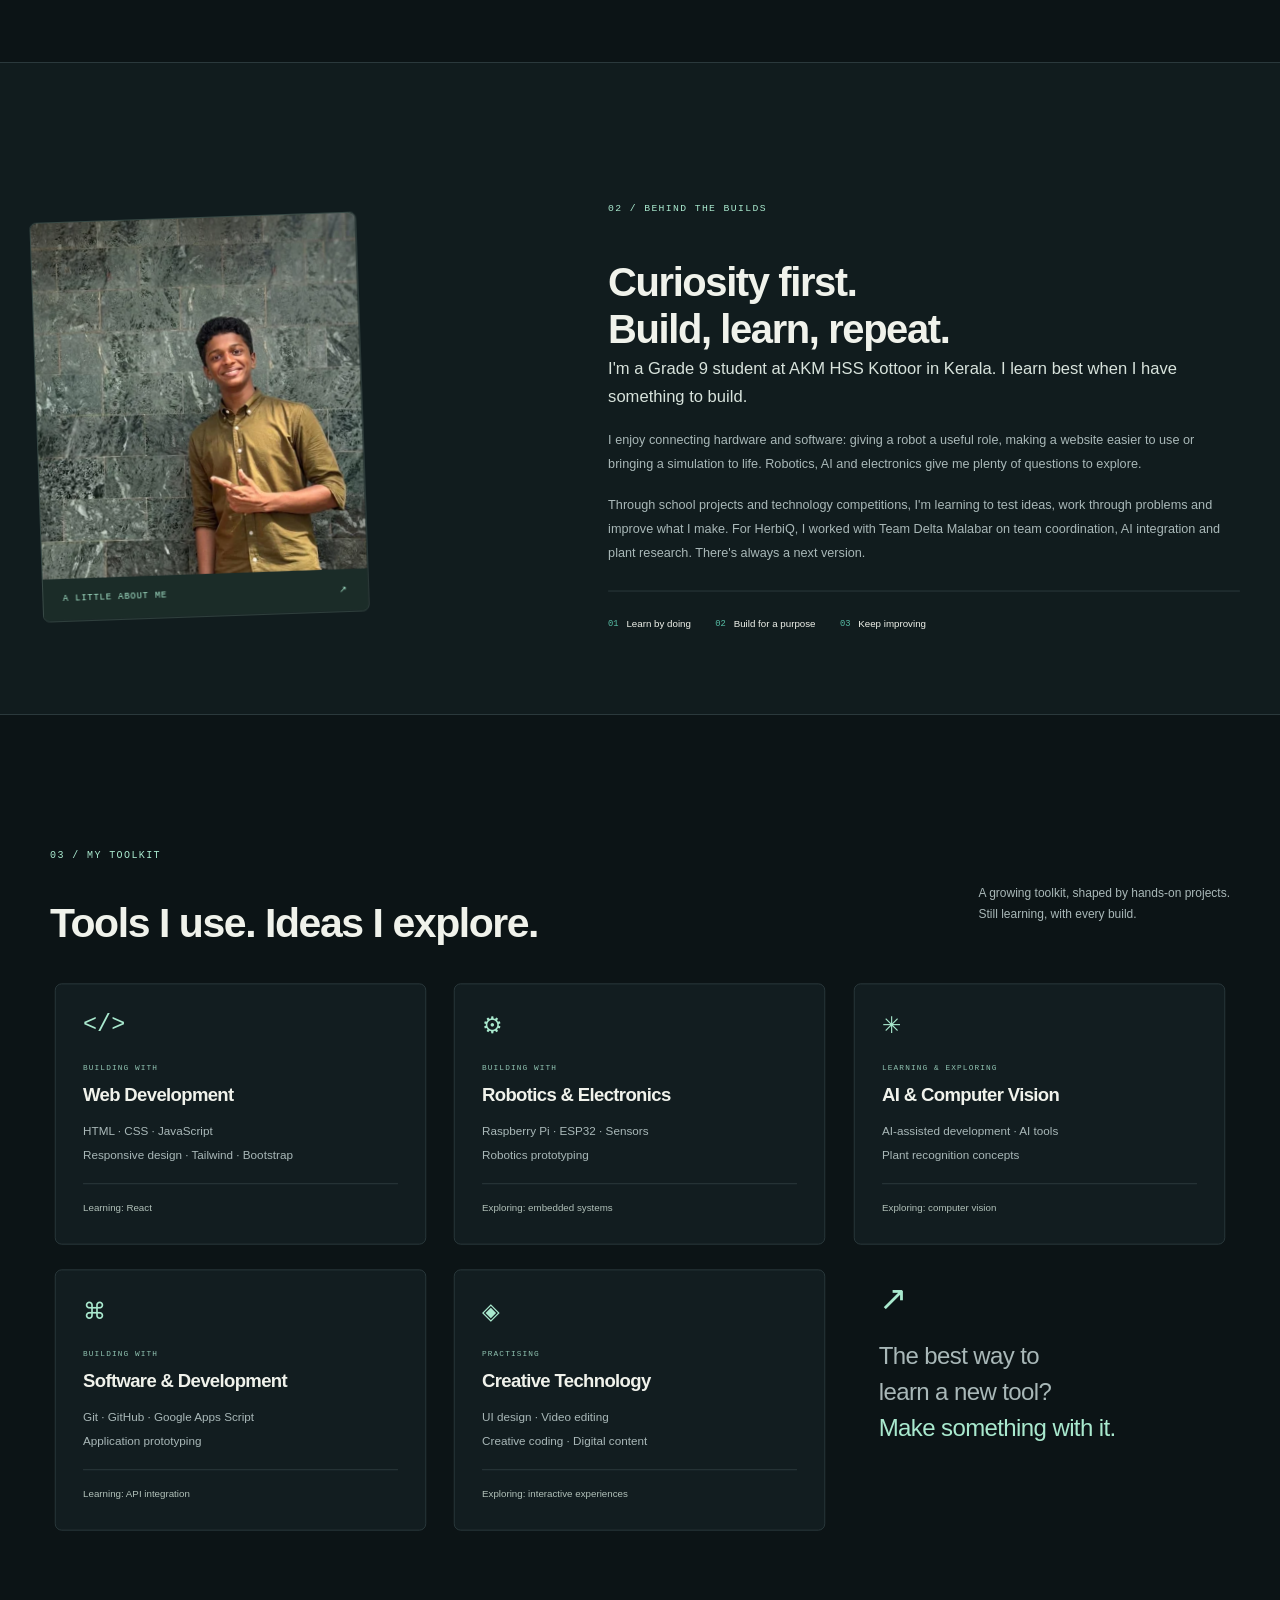
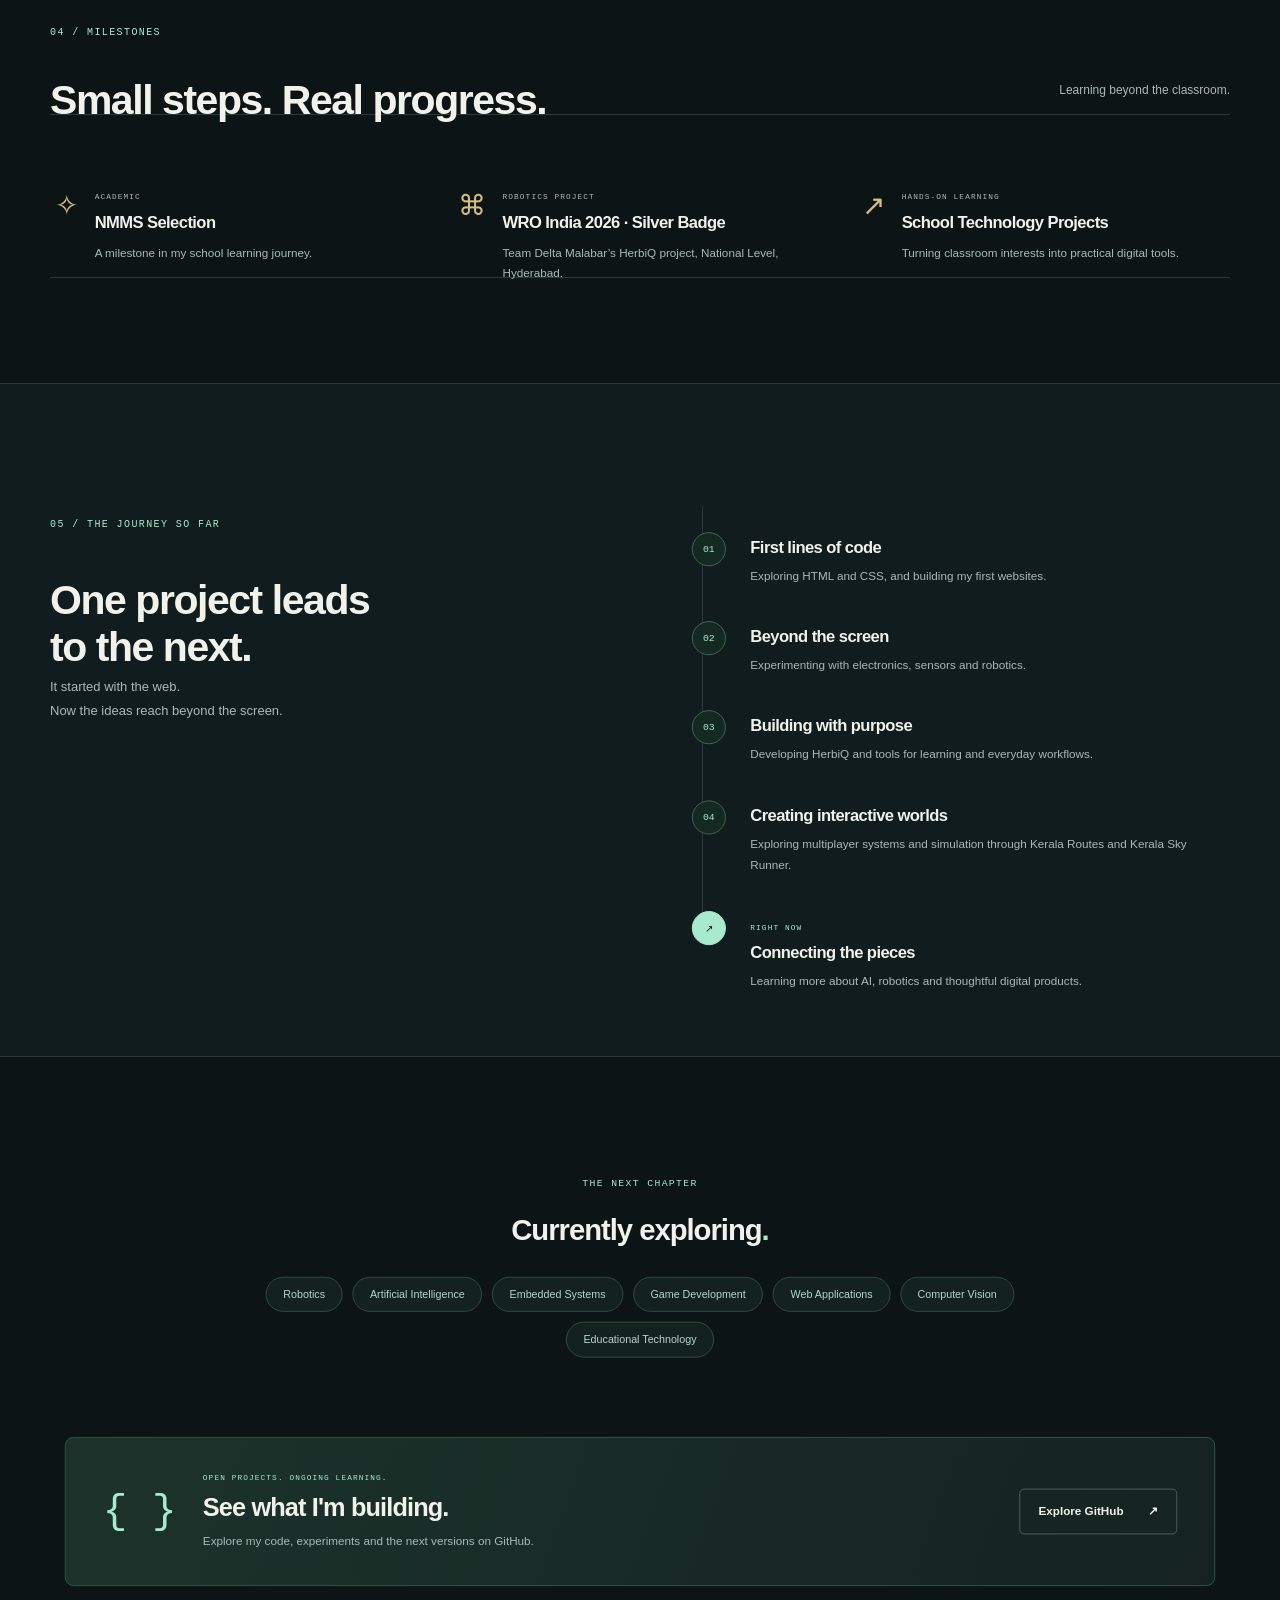
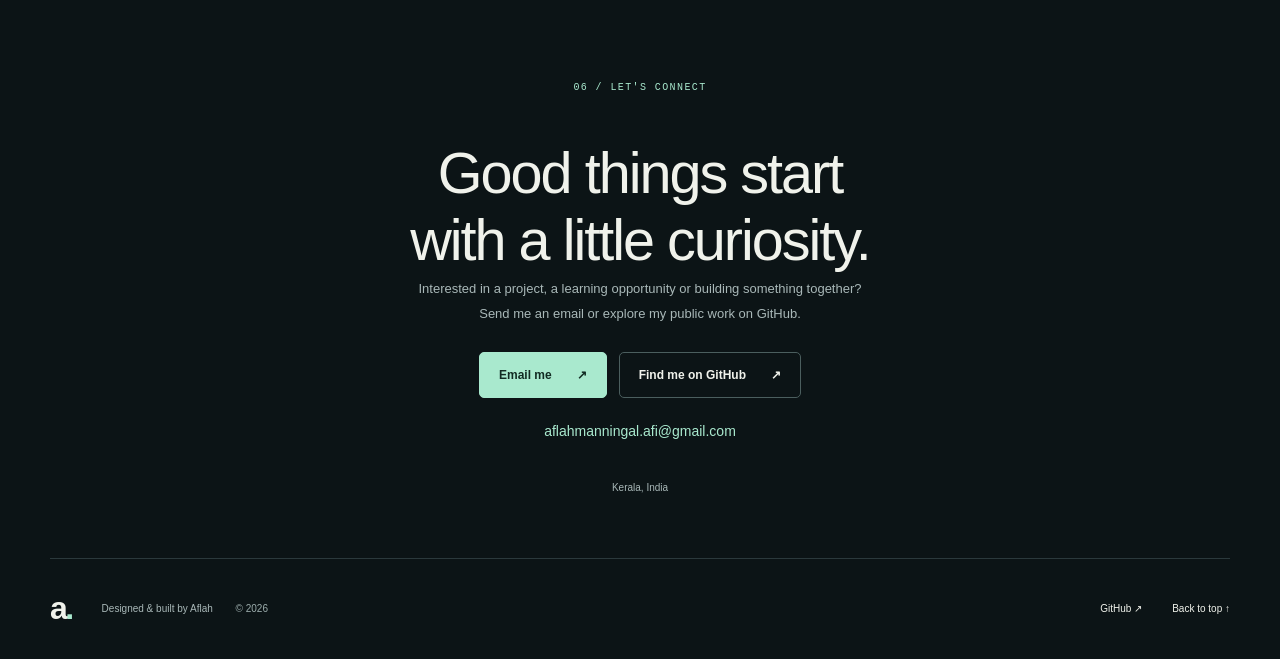
==== commit 58181778: "Add project case studies, explorer demo, filters, themes and command search" ====
--- a/index.html
+++ b/index.html
@@ -29,8 +29,11 @@
     />
     <meta name="twitter:card" content="summary_large_image" />
     <link rel="icon" href="assets/favicon.svg" type="image/svg+xml" />
-    <link rel="stylesheet" href="style.css?v=20261009-motion2" />
-    <script src="script.js?v=20261009-motion2" defer></script>
+    <script src="theme.js?v=20261011-portfolio"></script>
+    <link rel="stylesheet" href="style.css?v=20261011-portfolio" />
+    <link rel="stylesheet" href="features.css?v=20261011-portfolio" />
+    <script src="script.js?v=20261011-portfolio" defer></script>
+    <script src="features.js?v=20261011-portfolio" defer></script>
   </head>
   <body>
     <a class="skip-link" href="#main">Skip to content</a>
@@ -39,6 +42,10 @@
         <a class="brand" href="#home" aria-label="Aflah home"
           >a<span>.</span><span class="brand-name">AFLAH</span></a
         >
+        <div class="nav-tools" hidden>
+          <button class="utility-button command-trigger" type="button" aria-label="Search projects and sections">Search <kbd>⌘ K</kbd></button>
+          <button class="utility-button theme-toggle" type="button" aria-label="Switch to light theme">☀ <span>Light</span></button>
+        </div>
         <button
           class="menu-toggle"
           type="button"
@@ -159,8 +166,17 @@
             project is a chance to learn something new.
           </p>
         </div>
-        <div class="featured-grid">
-          <article class="project-card featured reveal">
+        <div class="project-toolbar" hidden>
+          <div class="filter-buttons" role="group" aria-label="Filter projects">
+            <button type="button" data-filter="all" aria-pressed="true">All</button>
+            <button type="button" data-filter="robotics" aria-pressed="false">Robotics</button>
+            <button type="button" data-filter="web" aria-pressed="false">Web Apps</button>
+            <button type="button" data-filter="games" aria-pressed="false">Games</button>
+            <button type="button" data-filter="creative" aria-pressed="false">Creative Coding</button>
+          </div>
+          <p class="result-count" role="status" aria-live="polite">6 projects</p>
+        </div>
+        <div class="project-catalog"><article data-category="robotics" class="project-card featured reveal">
             <div class="project-visual herbiq-visual">
               <div class="visual-top">
                 <span>HERBIQ / ROBOTICS</span><span>CONCEPT STUDY</span>
@@ -184,7 +200,7 @@
               <p class="project-subtitle">Ayurvedic Heritage Guide Robot</p>
               <p>
                 A smart guide for Ayurvedic gardens and botanical spaces,
-                combining plant recognition, multilingual interaction,
+                combining ArUco plant identification, multilingual interaction,
                 navigation and touchscreen learning.
               </p>
               <ul class="tags" aria-label="HerbiQ technologies">
@@ -193,21 +209,10 @@
                 <li>Computer Vision</li>
                 <li>Sensors</li>
               </ul>
-              <details>
-                <summary>
-                  Project details <span aria-hidden="true">+</span>
-                </summary>
-                <div class="detail-content">
-                  Developed as part of WRO India 2026 project work. HerbiQ
-                  brings hardware, AI and an educational touchscreen interface
-                  together for gardens, museums and schools. The project
-                  explores plant recognition, multilingual guidance and
-                  sensor-based navigation.
-                </div>
-              </details>
-            </div>
-          </article>
-          <article class="project-card featured reveal">
+              <a class="card-link" href="projects/herbiq.html">Read the case study <span aria-hidden="true">↗</span></a>
+            </div>
+          </article>
+<article data-category="games" class="project-card featured reveal">
             <div class="project-visual routes-visual">
               <div class="visual-top">
                 <span>KERALA ROUTES / MULTIPLAYER</span><span>WORLD STUDY</span>
@@ -241,7 +246,7 @@
                 <li>Socket.IO</li>
                 <li>Node.js</li>
               </ul>
-              <div class="project-links">
+              <a class="case-link" href="projects/kerala-routes.html">Read the case study <span aria-hidden="true">↗</span></a><div class="project-links">
                 <a href="https://aflahafi.github.io/kerala-routes/"
                   >Explore the game <span aria-hidden="true">↗</span></a
                 ><a href="https://github.com/AFLAHAFI/kerala-routes"
@@ -250,9 +255,7 @@
               </div>
             </div>
           </article>
-        </div>
-        <div class="project-grid">
-          <article class="project-card compact reveal">
+<article data-category="web" class="project-card compact reveal">
             <div class="small-card-top">
               <span class="project-icon" aria-hidden="true">⌘</span
               ><span class="micro">WEB APPLICATION</span>
@@ -267,11 +270,11 @@
               <li>Vite</li>
               <li>Tailwind</li>
             </ul>
-            <a class="card-link" href="https://herbiq-site.vercel.app/"
+            <a class="case-link" href="#playground">Try the plant demo <span aria-hidden="true">↓</span></a><a class="card-link" href="https://herbiq-site.vercel.app/"
               >Visit website <span aria-hidden="true">↗</span></a
             >
           </article>
-          <article class="project-card compact reveal">
+<article data-category="games" class="project-card compact reveal">
             <div class="small-card-top">
               <span class="project-icon" aria-hidden="true">↗</span
               ><span class="micro">SIMULATION PROJECT</span>
@@ -285,11 +288,11 @@
               <li>Flight systems</li>
               <li>Game design</li>
             </ul>
-            <a class="card-link" href="https://brainbloom.itch.io/kerala-sky-runner-living-world"
+            <a class="case-link" href="projects/sky-runner.html">Read the case study <span aria-hidden="true">↗</span></a><a class="card-link" href="https://brainbloom.itch.io/kerala-sky-runner-living-world"
               >Play on itch.io <span aria-hidden="true">↗</span></a
             >
           </article>
-          <article class="project-card compact reveal">
+<article data-category="web" class="project-card compact reveal">
             <div class="small-card-top">
               <span class="project-icon" aria-hidden="true">▦</span
               ><span class="micro">PRACTICAL SOFTWARE</span>
@@ -314,7 +317,7 @@
               </div>
             </details>
           </article>
-          <article class="project-card compact reveal">
+<article data-category="creative" class="project-card compact reveal">
             <div class="small-card-top">
               <span class="project-icon" aria-hidden="true">✳</span
               ><span class="micro">EXPERIMENTS</span>
@@ -334,12 +337,29 @@
                 Explore the ideas <span aria-hidden="true">+</span>
               </summary>
               <div class="detail-content">
-                Browser-based maths activities, animated SVG visuals and
-                interactive web experiments, combining design with code.
+                Browser-based maths activities, animated SVG visuals and MotionForge experiments for turning SVG/HTML animations into video, combining design with code.
               </div>
             </details>
-          </article>
-        </div>
+          </article></div>
+      </section>
+      <section class="section wrap playground" id="playground" aria-labelledby="playground-title">
+        <div class="section-heading"><div><p class="eyebrow">BUILDING IN THE OPEN / INTERACTIVE PREVIEW</p><h2 id="playground-title">A little curiosity.<br>A living collection<span>.</span></h2></div><p>A small plant explorer inspired by HerbiQ. Try a name or a plant code, then open a record.</p></div>
+        <div class="demo-shell" hidden>
+          <div class="demo-browser"><span aria-hidden="true">● ● ●</span><span>HerbiQ / Plant Explorer</span><span class="demo-badge">3 example records</span></div>
+          <div class="demo-layout"><div class="plant-search-panel">
+            <label for="plant-search">Find a plant</label><input id="plant-search" type="search" placeholder="Try Tulsi or HERBIQ:neem" autocomplete="off">
+            <p class="demo-hint">Search by name or the code on a plant label.</p>
+            <div id="plant-list" class="plant-list" role="group" aria-label="Example plants"></div>
+            <p id="plant-count" role="status" aria-live="polite"></p>
+            <button type="button" class="demo-reset">Reset explorer</button>
+          </div><article class="plant-detail" aria-labelledby="plant-title">
+            <div class="leaf-art" aria-hidden="true"><svg viewBox="0 0 240 180"><path d="M120 164V65M120 127C63 130 42 91 48 54C102 52 126 84 120 127M120 100C117 52 149 29 197 36C199 82 170 104 120 100"/><path d="M120 127L63 70M120 100L180 49"/></svg></div>
+            <p class="eyebrow" id="plant-type"></p><h3 id="plant-title"></h3><p id="plant-scientific" class="scientific"></p><p id="plant-description"></p>
+            <dl class="plant-facts"><div><dt>Look for</dt><dd id="plant-identification"></dd></div><div><dt>Plant code</dt><dd id="plant-code"></dd></div></dl>
+            <a href="https://herbiq-site.vercel.app/" class="text-link">Open the full HerbiQ website ↗</a>
+          </article></div>
+        </div>
+        <noscript><p><a href="https://herbiq-site.vercel.app/">Explore plants on the HerbiQ website ↗</a></p></noscript>
       </section>
       <section class="about-section" id="about" aria-labelledby="about-title">
         <div class="section wrap about-grid">
@@ -381,7 +401,7 @@
             <p>
               Through school projects and technology competitions, I'm learning
               to test ideas, work through problems and improve what I make.
-              There's always a next version.
+              For HerbiQ, I worked with Team Delta Malabar on team coordination, AI integration and plant research. There's always a next version.
             </p>
             <div class="about-values">
               <div>
@@ -497,8 +517,8 @@
             <span class="milestone-icon" aria-hidden="true">⌘</span>
             <div>
               <p class="micro">ROBOTICS PROJECT</p>
-              <h3>WRO India 2026 Work</h3>
-              <p>Developing HerbiQ as part of a robotics team project.</p>
+              <h3>WRO India 2026 · Silver Badge</h3>
+              <p>Team Delta Malabar’s HerbiQ project, National Level, Hyderabad.</p>
             </div>
           </article>
           <article>
--- a/features.css
+++ b/features.css
@@ -0,0 +1,161 @@
+/* Portfolio exploration, case studies and shared theme controls. */
+[hidden] { display: none !important; }
+.sr-only { position:absolute; width:1px; height:1px; padding:0; margin:-1px; overflow:hidden; clip:rect(0,0,0,0); white-space:nowrap; border:0; }
+input { font:inherit; }
+button { cursor:pointer; }
+.nav { gap:18px; }
+.nav-links { gap:17px; margin-left:auto; }
+.nav-tools { display:flex; gap:7px; order:2; align-items:center; }
+.utility-button { min-height:40px; padding:7px 10px; border:1px solid var(--line); border-radius:5px; background:var(--surface); color:var(--ink); font-size:11px; white-space:nowrap; }
+.utility-button:hover { border-color:var(--teal); }
+kbd { font:10px Consolas,monospace; margin-left:7px; color:var(--muted); }
+.project-toolbar { display:flex; align-items:center; justify-content:space-between; gap:16px; margin:-8px 0 26px; }
+.filter-buttons { display:flex; flex-wrap:wrap; gap:7px; }
+.filter-buttons button { border:1px solid var(--line); border-radius:5px; padding:9px 15px; min-height:42px; background:var(--surface); color:var(--muted); font-size:12px; transition:color .2s, background .2s; }
+.filter-buttons button[aria-pressed="true"] { background:var(--mint); color:var(--bg); border-color:var(--mint); }
+.result-count { font-size:11px; white-space:nowrap; }
+.project-catalog { display:grid; grid-template-columns:repeat(4,minmax(0,1fr)); gap:22px; }
+.project-catalog .featured { grid-column:span 2; }
+.project-catalog.is-filtered .compact { grid-column:span 2; }
+.case-link { display:flex; align-items:center; justify-content:space-between; min-height:44px; color:var(--mint); font-size:12px; padding:9px 0; }
+.compact .case-link { margin-top:auto; }
+.project-catalog .project-body>p { min-height:0; }
+.playground { padding-top:0; }
+.demo-shell { overflow:hidden; border:1px solid var(--line); border-radius:10px; background:var(--surface); }
+.demo-browser { padding:15px 23px; border-bottom:1px solid var(--line); display:flex; gap:20px; align-items:center; font:11px Consolas,monospace; color:var(--muted); }
+.demo-browser>span:first-child { color:var(--teal); letter-spacing:4px; font-size:8px; }
+.demo-badge { margin-left:auto; font-size:10px; }
+.demo-layout { display:grid; grid-template-columns:.8fr 1.2fr; }
+.plant-search-panel { padding:34px; border-right:1px solid var(--line); }
+.plant-search-panel label { font-size:13px; font-weight:600; display:block; margin-bottom:12px; }
+.plant-search-panel input { width:100%; background:var(--bg); border:1px solid var(--line); border-radius:5px; color:var(--ink); padding:13px; font-size:13px; }
+input:focus-visible { outline:2px solid var(--teal); outline-offset:3px; }
+.demo-hint { font-size:11px; margin:12px 0 22px; }
+.plant-list { display:grid; gap:9px; }
+.plant-list button { padding:16px; background:var(--bg); border:1px solid var(--line); border-radius:6px; display:flex; align-items:center; justify-content:space-between; gap:12px; color:var(--ink); text-align:left; }
+.plant-list button span { font-size:11px; color:var(--muted); }
+.plant-list button strong { font-size:14px; font-weight:500; }
+.plant-list button[aria-pressed="true"] { border-color:var(--teal); background:var(--panel); box-shadow:inset 3px 0 var(--teal); }
+#plant-count { font-size:12px; margin-top:18px; }
+.demo-reset { padding:10px 0; border:0; background:none; color:var(--mint); font-size:12px; text-decoration:underline; text-underline-offset:4px; }
+.plant-detail { position:relative; padding:35px; }
+.leaf-art { float:right; width:150px; margin:0 0 5px 15px; }
+.leaf-art svg { fill:var(--panel); stroke:var(--teal); stroke-width:2; }
+.plant-detail .eyebrow { margin-bottom:8px; }
+.plant-detail h3 { font-size:32px; }
+.scientific { font-size:13px; font-style:italic; margin:8px 0 18px; }
+#plant-description { font-size:14px; max-width:480px; }
+.plant-facts { clear:both; padding-top:22px; margin:0; display:grid; grid-template-columns:1.4fr 1fr; gap:20px; }
+.plant-facts dt { font-size:10px; color:var(--teal); text-transform:uppercase; letter-spacing:.1em; margin-bottom:7px; }
+.plant-facts dd { margin:0; font-size:12px; color:var(--muted); }
+.plant-detail .text-link { display:inline-block; margin-top:22px; color:var(--mint); }
+.command-dialog { width:min(580px,calc(100% - 32px)); max-height:80dvh; padding:23px; border:1px solid var(--line); border-radius:12px; background:var(--surface); color:var(--ink); box-shadow:0 30px 100px #0006; }
+.command-dialog::backdrop { background:rgb(0 8 6 / 72%); backdrop-filter:blur(5px); }
+.command-top { display:flex; justify-content:space-between; align-items:center; gap:15px; }
+.command-top h2 { font-size:18px; letter-spacing:-.02em; }
+.command-close { padding:7px 9px; background:var(--panel); color:var(--ink); border:1px solid var(--line); border-radius:4px; font-size:11px; }
+.command-dialog input { width:100%; border:1px solid var(--line); background:var(--bg); color:var(--ink); border-radius:5px; padding:14px; font-size:14px; margin-top:23px; }
+.command-count,.command-help { font-size:11px; margin-top:12px; }
+.command-results { list-style:none; margin:12px 0; padding:0; max-height:42dvh; overflow-y:auto; }
+.command-results a { display:flex; justify-content:space-between; align-items:center; gap:15px; padding:13px 12px; border-radius:5px; font-size:14px; }
+.command-results a:hover,.command-results a:focus { background:var(--panel); color:var(--mint); outline-offset:-2px; }
+.command-results small { font-size:10px; color:var(--muted); }
+.heading-word { display:inline-block; color:inherit; }
+.timeline { position:relative; }
+.timeline:before { content:""; position:absolute; left:17px; top:17px; bottom:17px; width:1px; background:var(--line); }
+.timeline:after { content:""; position:absolute; left:17px; top:17px; bottom:17px; width:2px; background:var(--mint); transform-origin:top; transform:scaleY(var(--journey-progress,0)); }
+.timeline li:before { display:none; }
+.timeline li { z-index:1; }
+.timeline-step { position:relative; z-index:2; }
+.timeline li.reached .timeline-step { background:var(--mint); border-color:var(--mint); color:var(--bg); }
+.case-hero { padding-block:65px 50px; }
+.breadcrumb { display:inline-block; font-size:12px; color:var(--muted); margin-bottom:35px; }
+.case-hero h1 { font-size:clamp(42px,6vw,76px); max-width:950px; margin-bottom:23px; }
+.case-intro { max-width:760px; font-size:18px; line-height:1.8; }
+.case-actions { display:flex; flex-wrap:wrap; gap:12px; margin-top:26px; }
+.case-meta { display:flex; flex-wrap:wrap; gap:25px 50px; margin:40px 0 0; padding-top:25px; border-top:1px solid var(--line); }
+.case-meta dt { font-size:10px; text-transform:uppercase; letter-spacing:.14em; color:var(--teal); }
+.case-meta dd { margin:8px 0 0; font-size:13px; }
+.case-figure { margin:0 auto; }
+.case-figure img { width:100%; aspect-ratio:16/10; object-fit:cover; object-position:top; border-radius:9px; border:1px solid var(--line); background:var(--panel); }
+.case-figure figcaption { font-size:11px; color:var(--muted); margin:12px 0 0; }
+.case-content { display:grid; grid-template-columns:200px minmax(0,1fr); gap:70px; padding-block:70px; }
+.case-nav { align-self:start; position:sticky; top:110px; display:grid; gap:12px; font-size:13px; color:var(--muted); }
+.case-body section { margin-bottom:56px; scroll-margin-top:105px; }
+.case-body h2 { font-size:30px; margin-bottom:20px; }
+.case-body p,.case-body li { font-size:15px; color:var(--muted); line-height:1.9; }
+.case-body p+p { margin-top:16px; }
+.case-body ul { padding-left:20px; }
+.case-body li { margin-bottom:9px; }
+.case-features { display:grid; grid-template-columns:1fr 1fr; gap:15px; margin-top:25px; }
+.case-feature { border:1px solid var(--line); background:var(--surface); border-radius:7px; padding:22px; }
+.case-feature h3 { font-size:17px; margin-bottom:12px; }
+.case-feature p { font-size:13px; }
+.case-note { padding:22px 26px; border-left:2px solid var(--teal); background:var(--surface); margin-top:25px; }
+.case-next { display:flex; justify-content:space-between; align-items:center; gap:25px; padding-block:35px; border-top:1px solid var(--line); }
+.case-next p { font-size:12px; }
+.case-next a { color:var(--mint); font-size:18px; }
+:root[data-theme="light"] { color-scheme:light; --bg:#f5f7f2; --surface:#fff; --panel:#e6eee7; --line:#c5d4cc; --ink:#142b25; --muted:#4b6359; --mint:#166246; --teal:#247255; --gold:#785620; }
+[data-theme="light"] .site-header { background:rgb(245 247 242 / 97%); }
+[data-theme="light"] .nav-links { color:var(--muted); }
+[data-theme="light"] .primary { background:#166246; color:#fff; border-color:#166246; }
+[data-theme="light"] .primary:hover { background:#124d39; color:#fff; }
+[data-theme="light"] .discipline-strip,[data-theme="light"] .about-section,[data-theme="light"] .journey-section { background:#edf2eb; }
+[data-theme="light"] .discipline-strip .wrap,[data-theme="light"] .project-subtitle,[data-theme="light"] .about-copy .lead { color:var(--ink); }
+[data-theme="light"] .tags li { background:#e9f0e9; border-color:var(--line); color:#365747; }
+[data-theme="light"] .project-kicker,[data-theme="light"] .skill-card .micro,[data-theme="light"] .learning-note { color:var(--muted); }
+[data-theme="light"] .interest-tags li { background:#e8f0e8; border-color:var(--line); color:var(--mint); }
+[data-theme="light"] .github-section { background:linear-gradient(110deg,#e0ede0,#eff4eb); border-color:var(--line); }
+[data-theme="light"] .timeline-step { background:#e2eee4; color:var(--mint); border-color:var(--line); }
+[data-theme="light"] .timeline li.reached .timeline-step,[data-theme="light"] .timeline .current .timeline-step { background:var(--mint); color:white; }
+[data-theme="light"] .photo-footnote { background:#dce9db; color:var(--mint); }
+[data-theme="light"] .portrait-caption .status-dot { background:#a9e9ce; }
+[data-theme="light"] .caption-code { color:#a9e9ce; }
+[data-theme="light"] .footer p span { color:var(--muted); }
+[data-theme="light"] .visual-bottom .status-dot { background:#a9e9ce; }
+@media (prefers-reduced-motion:no-preference) {
+  .scroll-reveal .heading-word { opacity:0; translate:0 22px; transition:opacity .7s ease,translate .9s cubic-bezier(.16,1,.3,1); transition-delay:var(--line-delay,0ms); }
+  .scroll-reveal.is-visible .heading-word,.scroll-reveal:focus-within .heading-word { opacity:1; translate:0 0; }
+  .timeline:after { transition:transform .15s linear; }
+  .plant-list button { transition:background .2s,border-color .2s; }
+  .command-dialog[open] { animation:palette-enter .2s ease-out; }
+  @keyframes palette-enter { from { opacity:0; translate:0 -8px; } to { opacity:1; translate:0 0; } }
+}
+@media (max-width:1100px) {
+  .nav { flex-wrap:wrap; gap:10px; padding-block:12px; }
+  .nav-tools { margin-left:auto; order:0; }
+  .menu-toggle:not([hidden]) { display:flex; align-items:center; gap:10px; min-height:40px; }
+  .js .nav-links { display:none; }
+  .js .nav-links.open { display:flex; }
+  .nav-links { flex-basis:100%; flex-wrap:wrap; padding:12px 0; order:3; }
+  .project-catalog { grid-template-columns:repeat(2,minmax(0,1fr)); }
+  .project-catalog .featured { grid-column:span 1; }
+  .project-catalog.is-filtered .compact { grid-column:span 1; }
+  .case-content { gap:35px; grid-template-columns:155px minmax(0,1fr); }
+}
+@media (max-width:760px) {
+  .nav-tools { gap:5px; }
+  .nav-tools kbd { display:none; }
+  .utility-button { font-size:10px; padding-inline:9px; }
+  .nav .brand-name { display:none; }
+  .project-toolbar { align-items:start; flex-direction:column; gap:10px; }
+  .filter-buttons button { font-size:11px; padding:8px 12px; }
+  .project-catalog { grid-template-columns:1fr; gap:18px; }
+  .project-catalog .featured,.project-catalog.is-filtered .compact { grid-column:auto; }
+  .demo-layout { grid-template-columns:1fr; }
+  .plant-search-panel { padding:23px; border-right:0; border-bottom:1px solid var(--line); }
+  .plant-detail { padding:25px; }
+  .demo-browser { padding:13px 17px; gap:12px; font-size:9px; }
+  .demo-badge { display:none; }
+  .plant-facts { grid-template-columns:1fr; gap:15px; }
+  .leaf-art { width:110px; }
+  .case-hero { padding-top:35px; }
+  .case-intro { font-size:16px; }
+  .case-meta { gap:20px; }
+  .case-content { grid-template-columns:1fr; gap:30px; padding-top:40px; }
+  .case-nav { position:static; display:flex; flex-wrap:wrap; gap:12px 22px; padding-bottom:20px; border-bottom:1px solid var(--line); }
+  .case-features { grid-template-columns:1fr; }
+  .case-next { align-items:start; flex-direction:column; }
+}
+@media print { .nav-tools,.command-dialog { display:none!important; } .heading-word { opacity:1!important; translate:none!important; } }
+.case-figure img { aspect-ratio:auto; height:auto; object-fit:contain; }
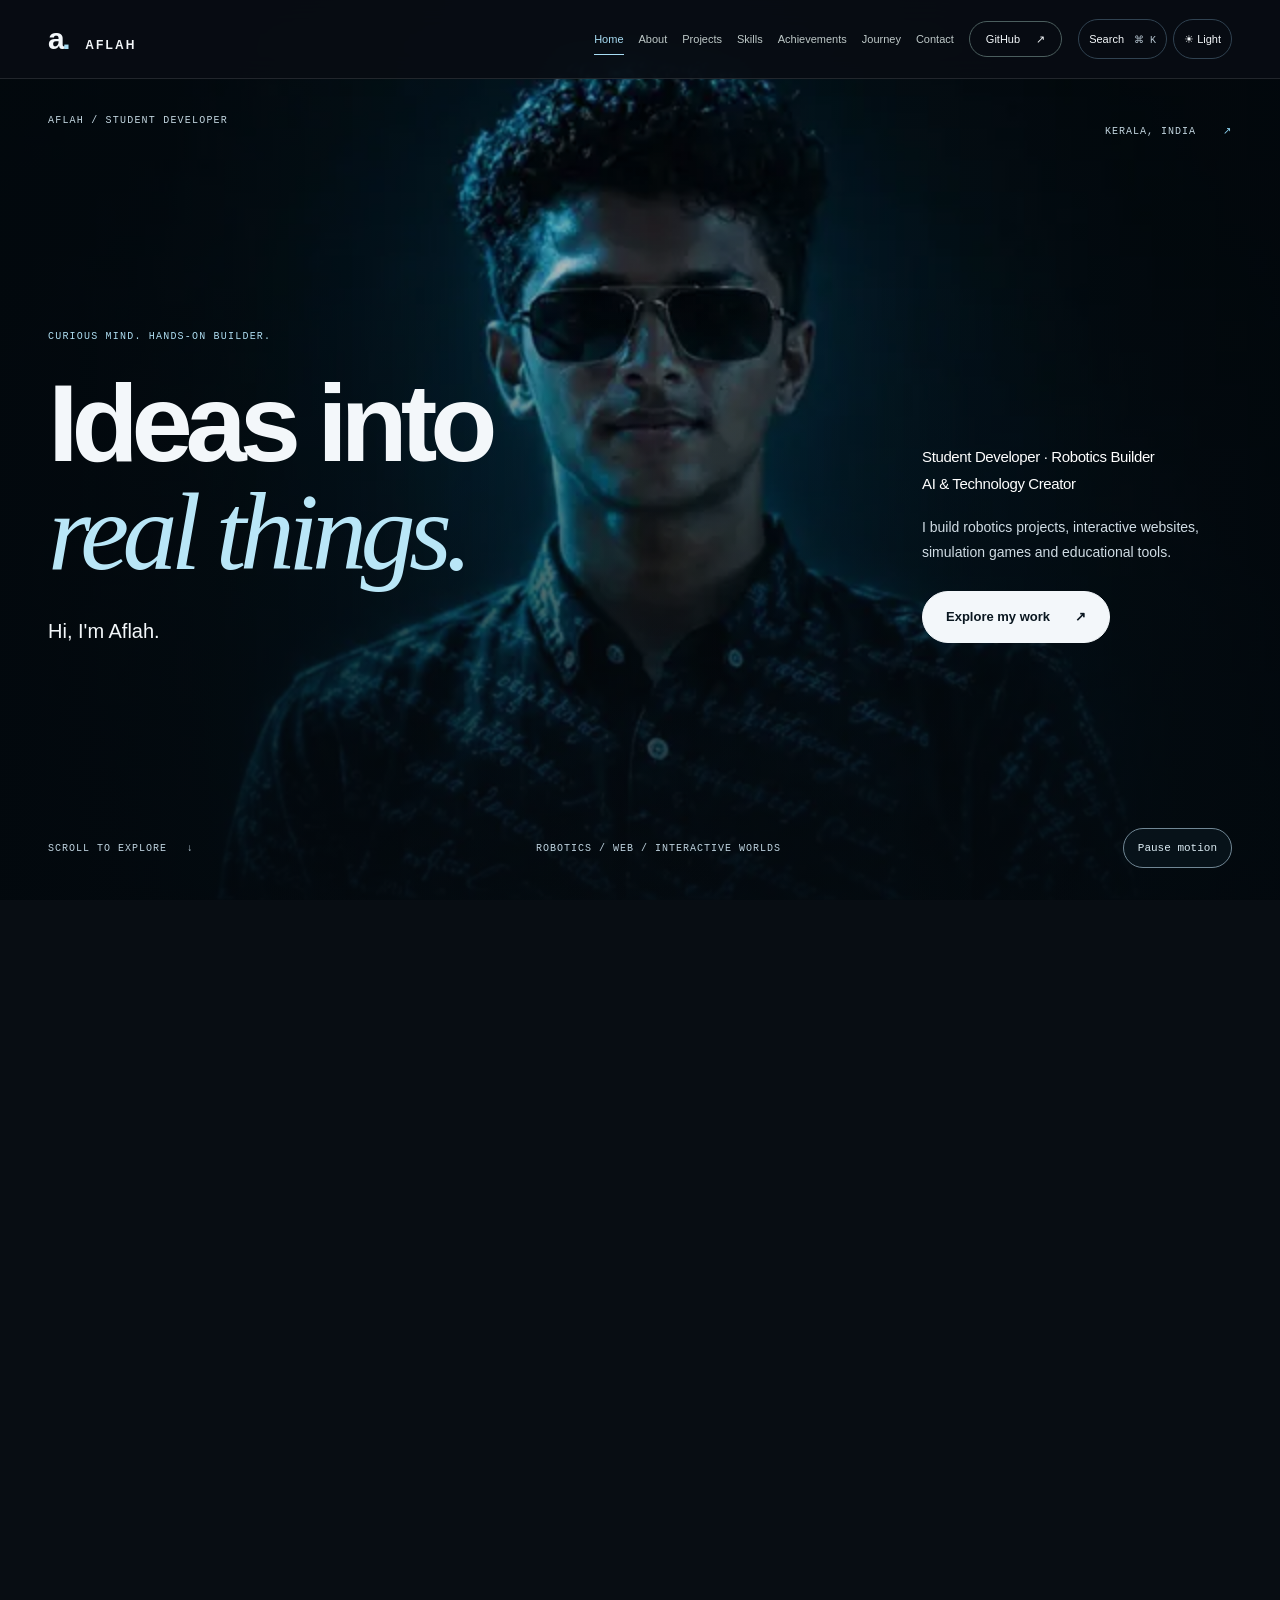
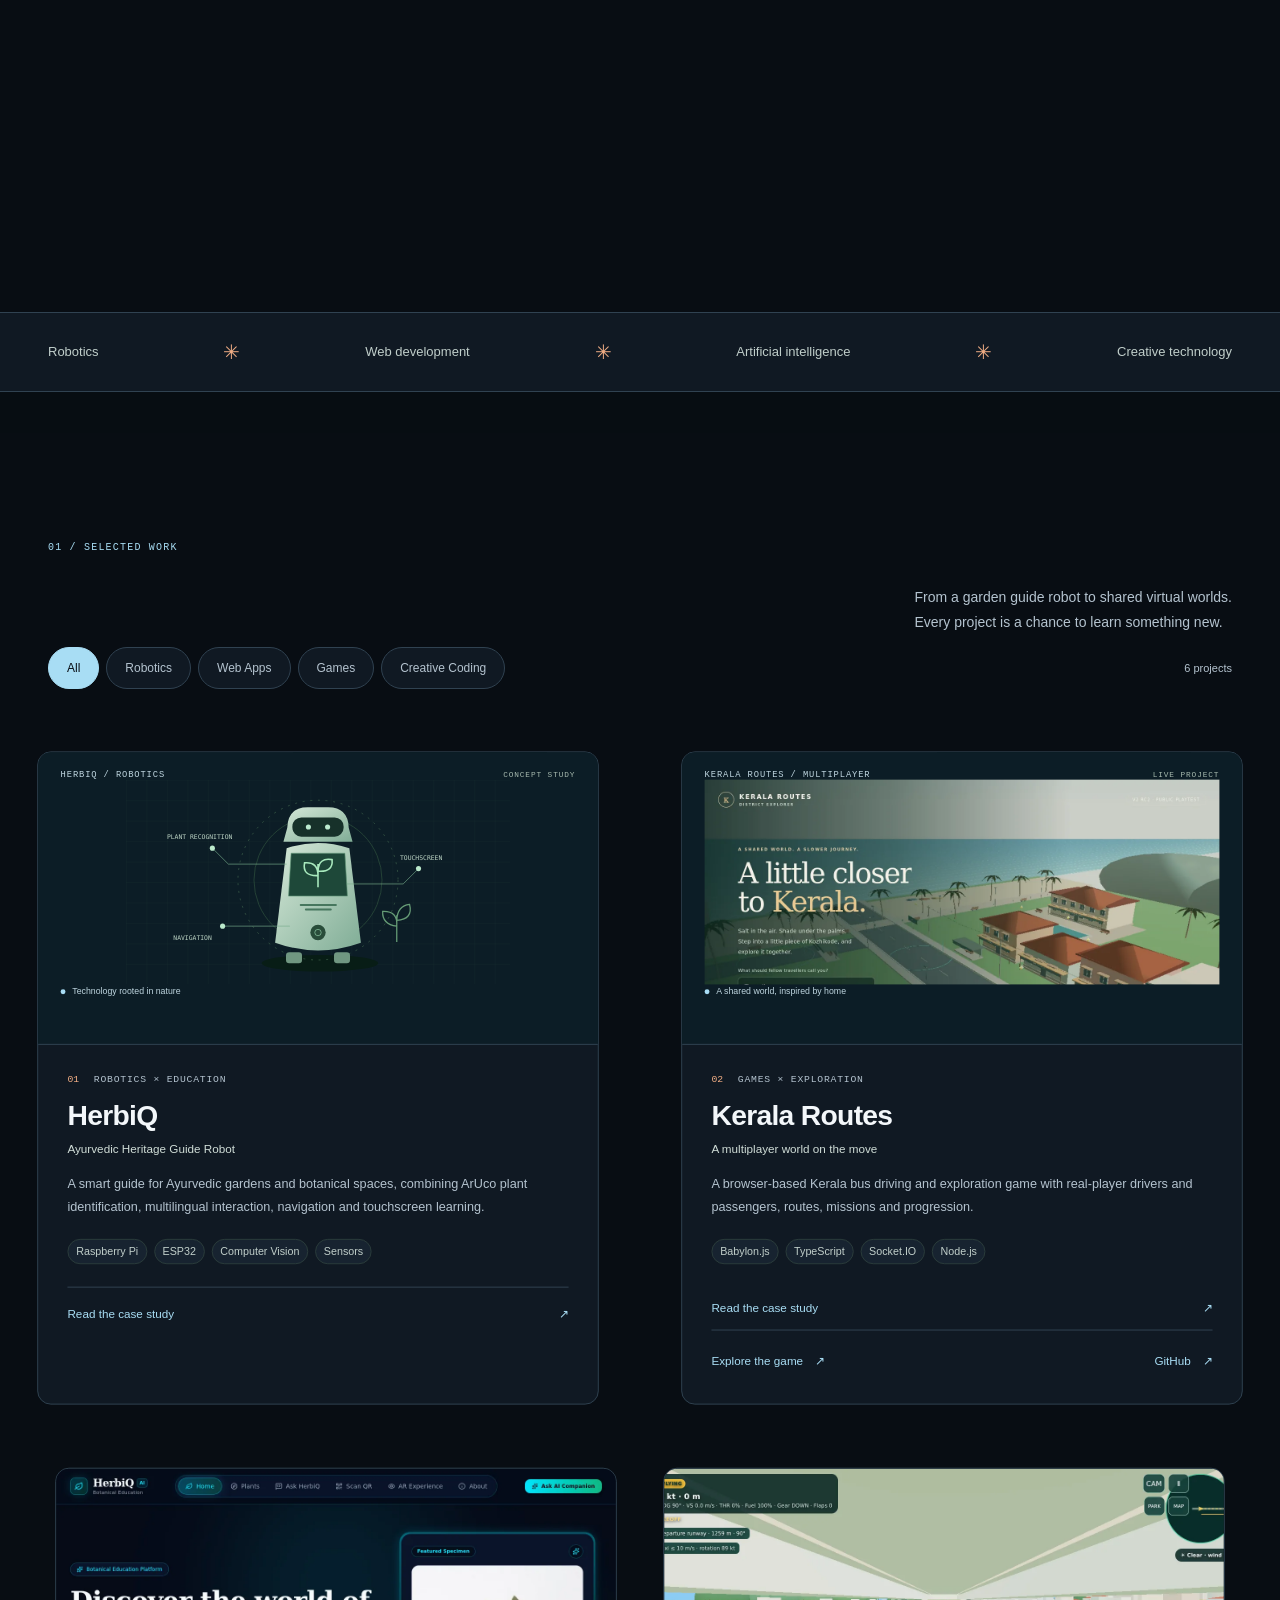
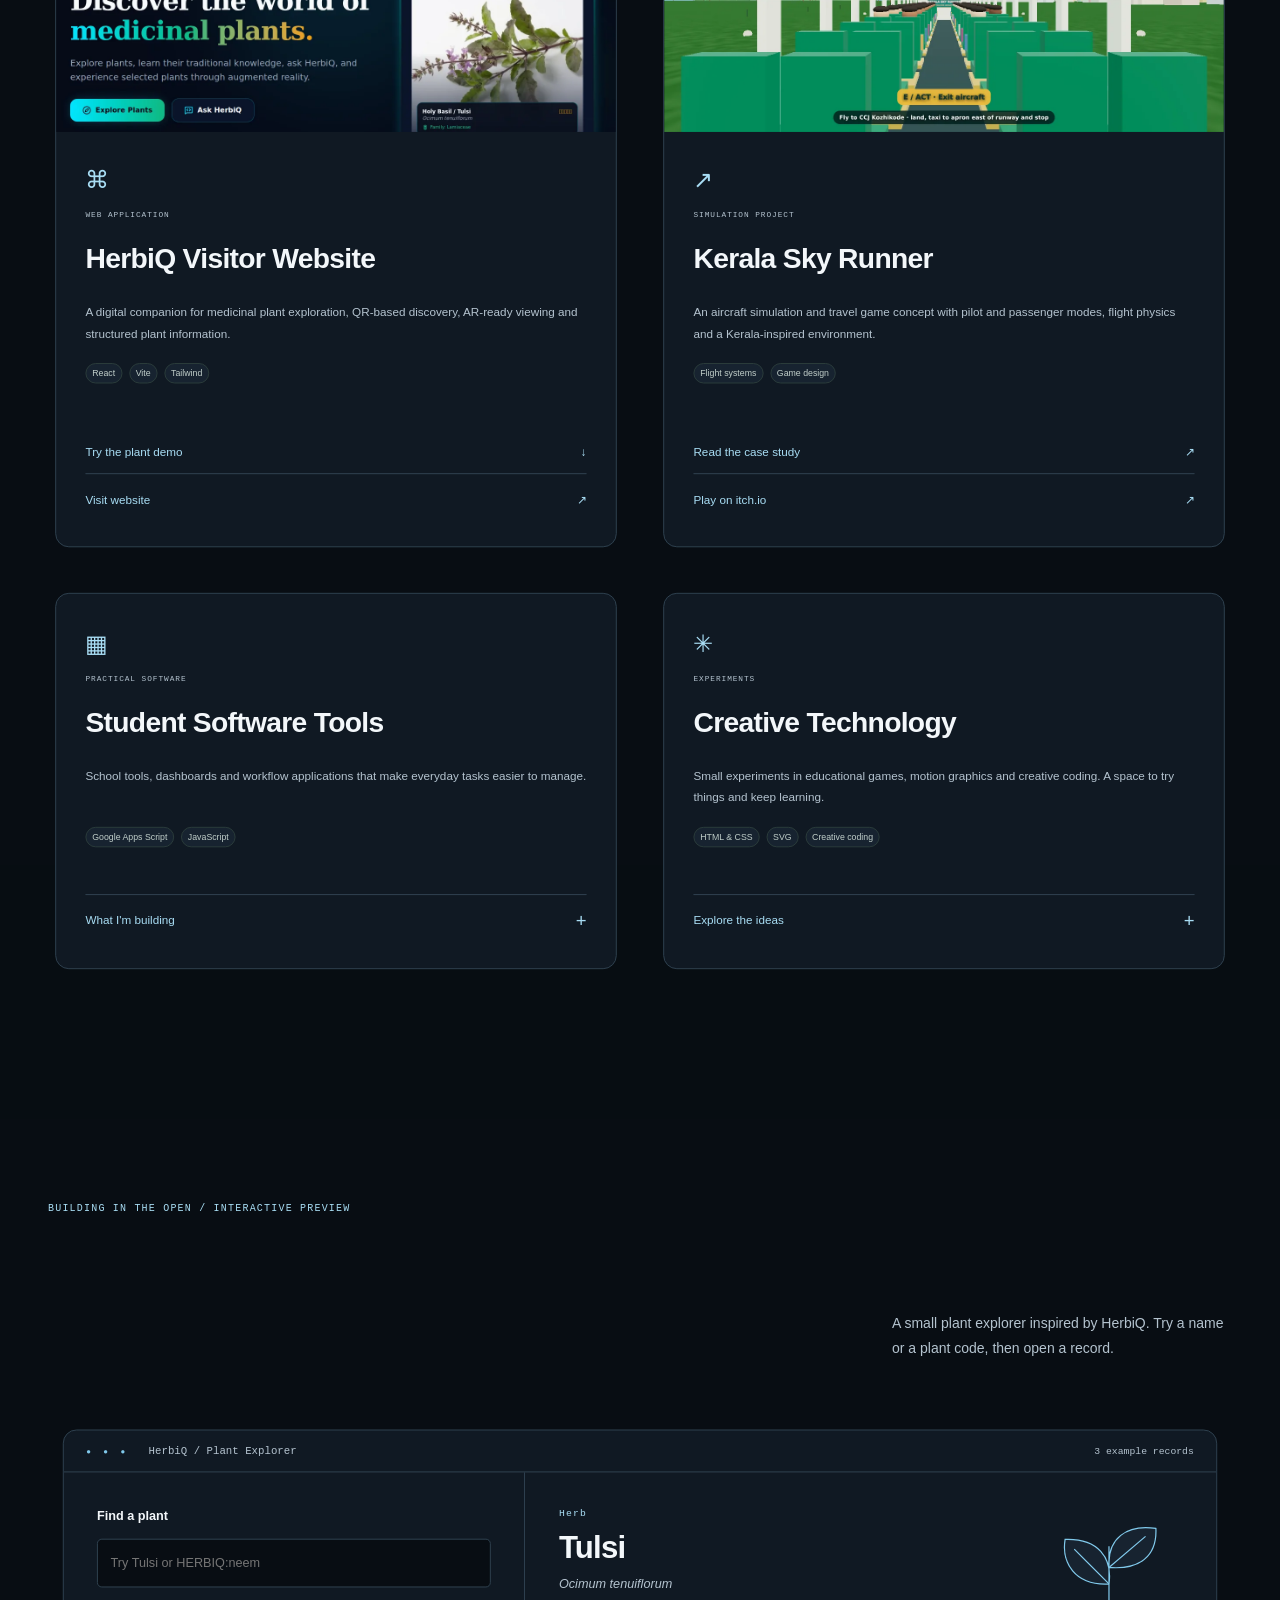
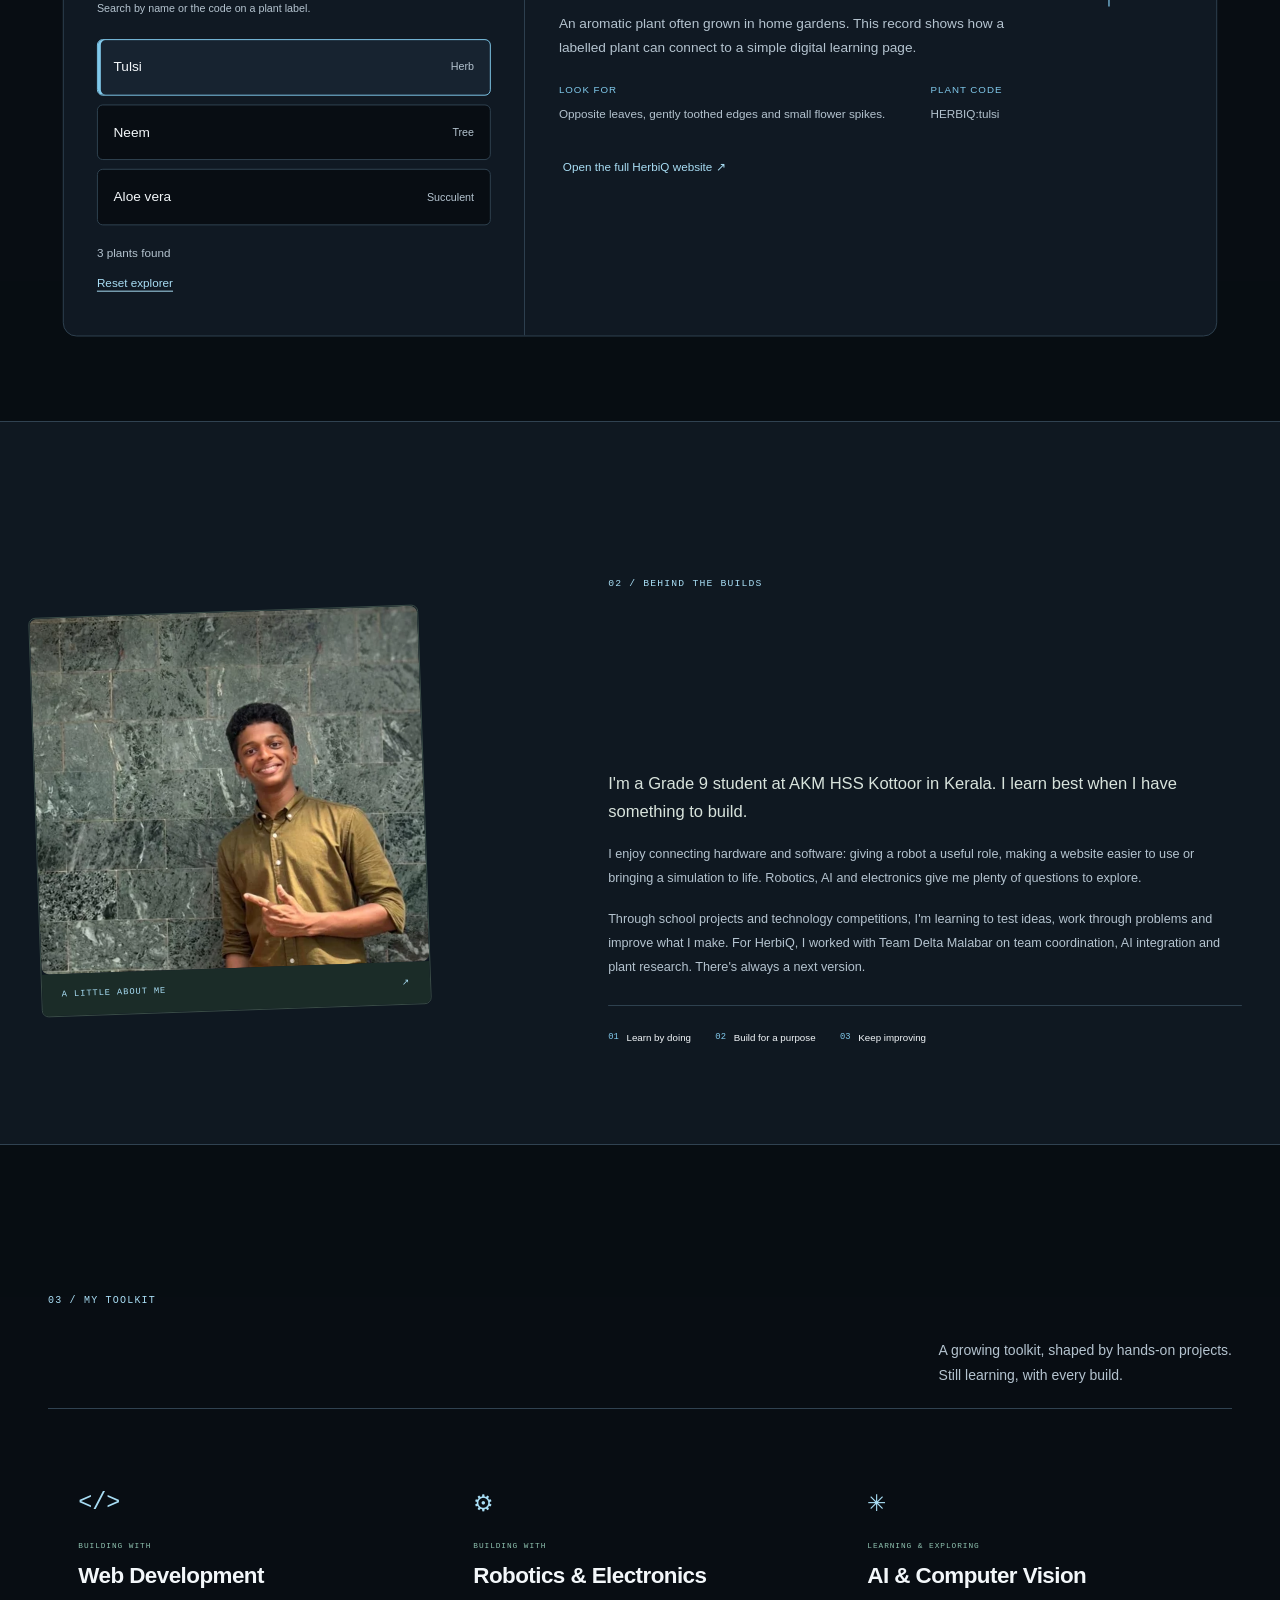
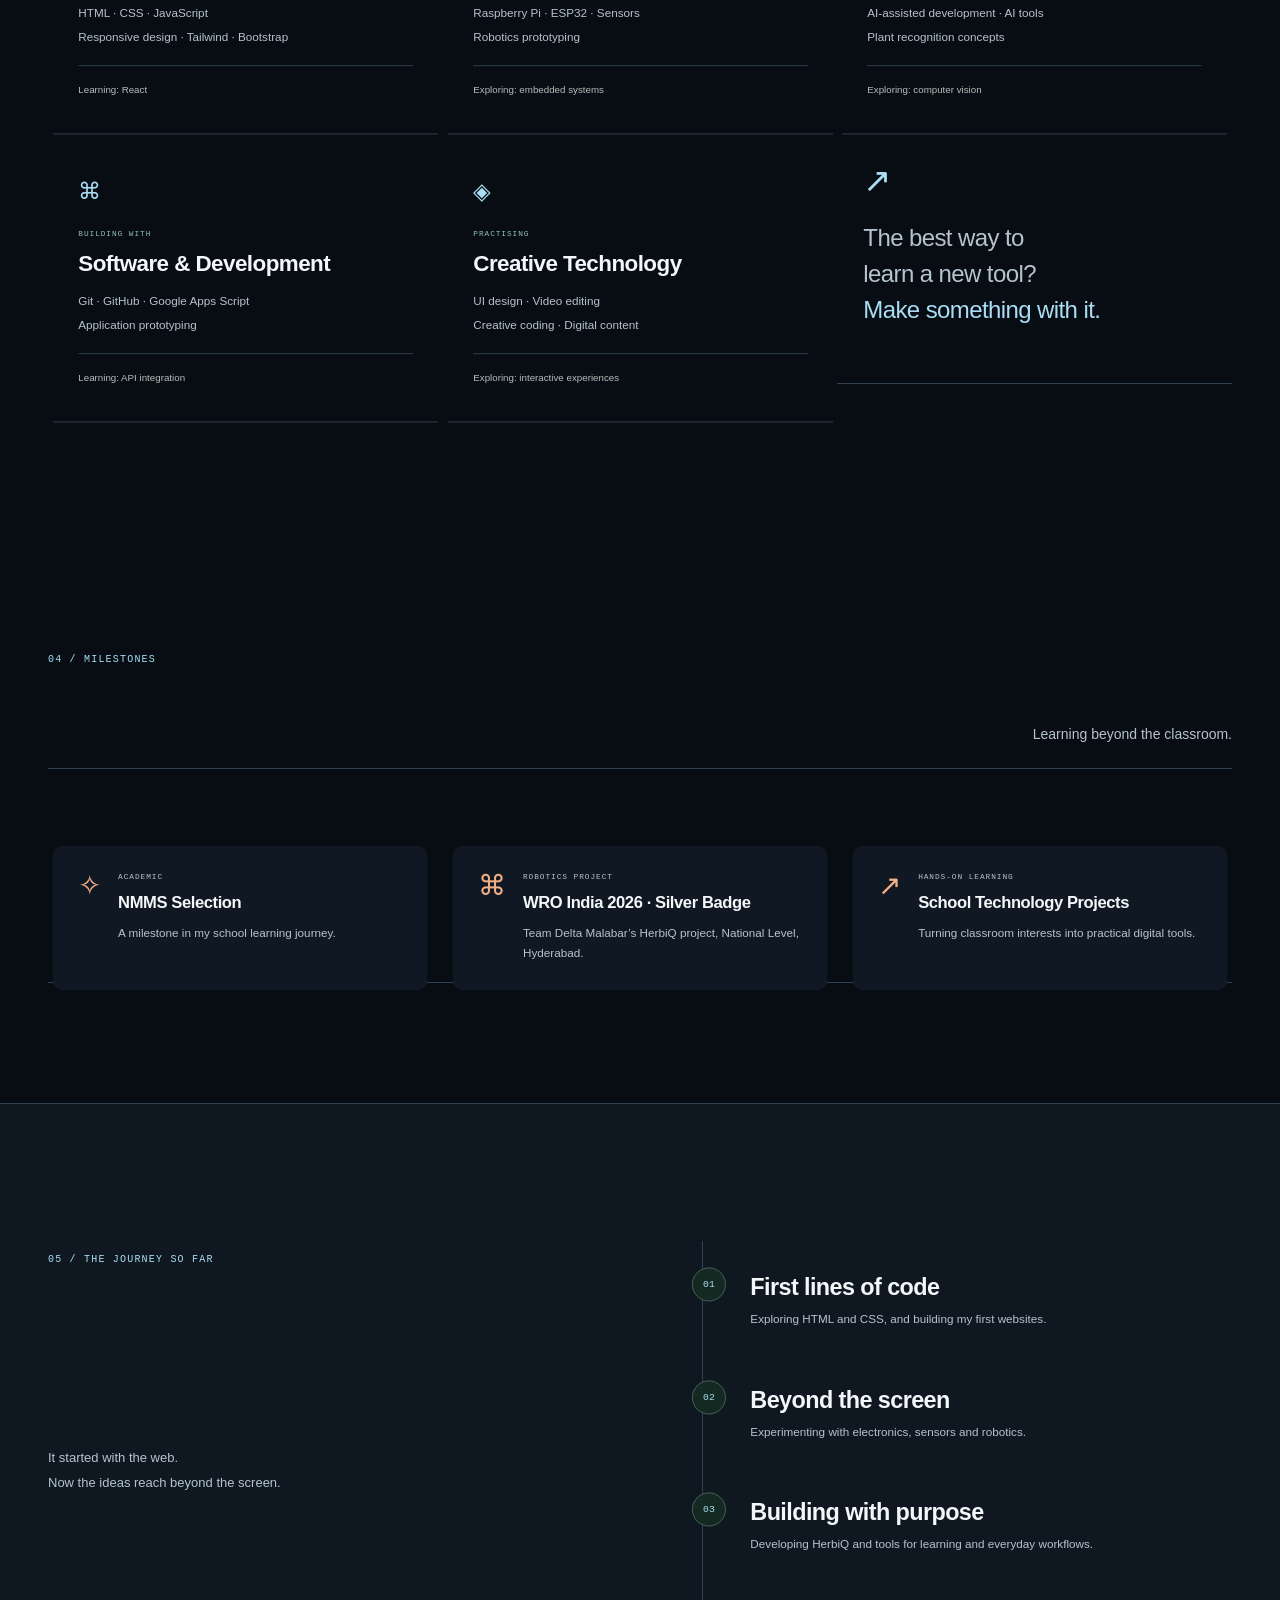
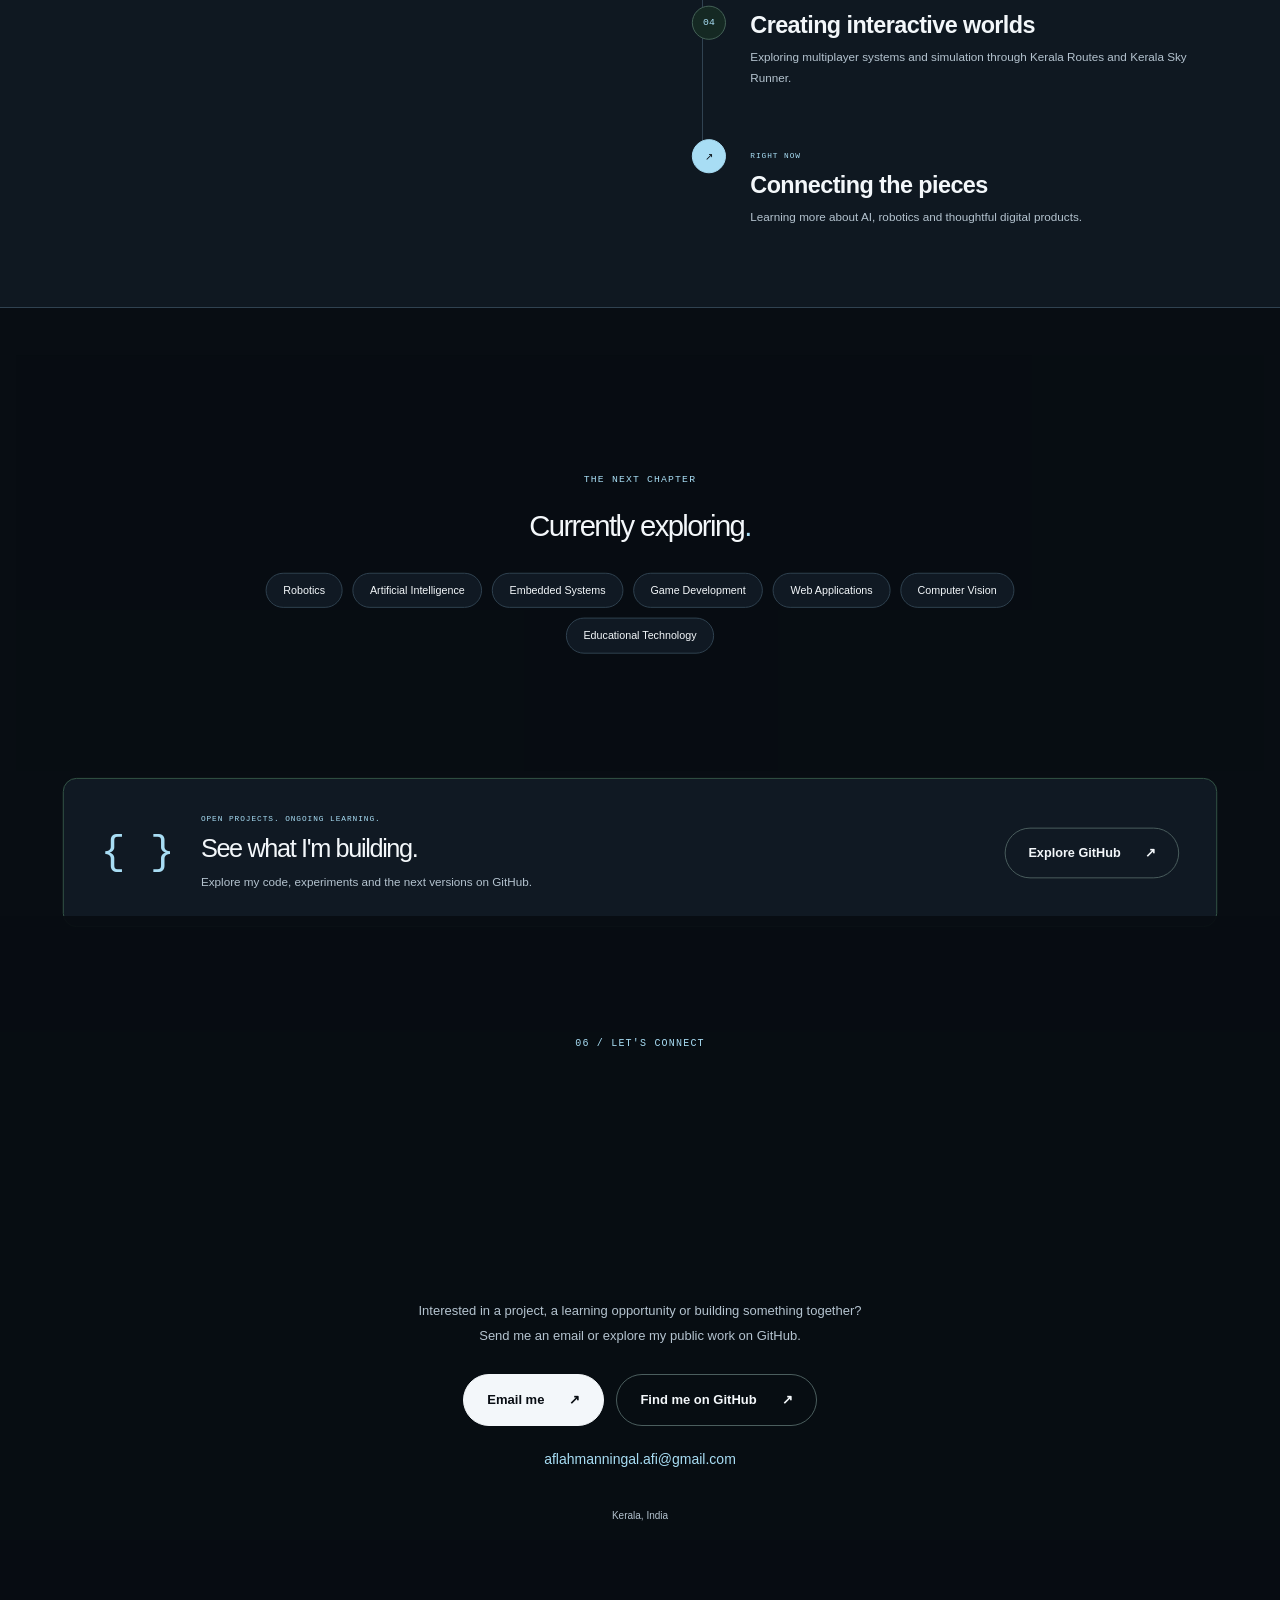
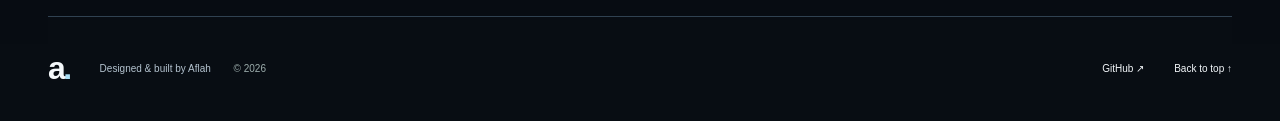
==== commit 1f68308a: "Redesign portfolio with cinematic scroll portrait and refreshed UI" ====
--- a/index.html
+++ b/index.html
@@ -29,13 +29,13 @@
     />
     <meta name="twitter:card" content="summary_large_image" />
     <link rel="icon" href="assets/favicon.svg" type="image/svg+xml" />
-    <script src="theme.js?v=20261011-portfolio"></script>
-    <link rel="stylesheet" href="style.css?v=20261011-portfolio" />
-    <link rel="stylesheet" href="features.css?v=20261011-portfolio" />
-    <script src="script.js?v=20261011-portfolio" defer></script>
-    <script src="features.js?v=20261011-portfolio" defer></script>
-  </head>
-  <body>
+    <script src="theme.js?v=20261012-cinematic"></script>
+    <link rel="stylesheet" href="style.css?v=20261012-cinematic" />
+    <link rel="stylesheet" href="features.css?v=20261012-cinematic" />
+    <script src="script.js?v=20261012-cinematic" defer></script>
+    <script src="features.js?v=20261012-cinematic" defer></script>
+  <link rel="stylesheet" href="cinematic.css?v=20261012"><script src="cinematic.js?v=20261012" defer></script></head>
+  <body class="cinematic">
     <a class="skip-link" href="#main">Skip to content</a>
     <header class="site-header">
       <nav class="nav wrap" aria-label="Main navigation">
@@ -67,81 +67,18 @@
       </nav>
     </header>
     <main id="main">
-      <section class="hero wrap" id="home" aria-labelledby="hero-title">
-        <div class="hero-copy">
-          <div class="eyebrow">
-            <span class="status-dot"></span> A STUDENT. A BUILDER. ALWAYS
-            LEARNING.
-          </div>
-          <p class="hello">Hi, I'm</p>
-          <h1 id="hero-title">Aflah<span>.</span></h1>
-          <p class="hero-role">
-            Student Developer <span>·</span> Robotics Builder<br />AI &
-            Technology Creator
-          </p>
-          <p class="hero-description">
-            Turning curiosity into things that work.<br />I build robotics
-            projects, interactive websites, simulation games and educational
-            tools.
-          </p>
-          <div class="hero-actions">
-            <a class="button primary" href="#projects"
-              >View my projects <span aria-hidden="true">↗</span></a
-            ><a class="button secondary" href="https://github.com/AFLAHAFI"
-              >GitHub <span aria-hidden="true">↗</span></a
-            ><a class="text-link" href="#about"
-              >About me <span aria-hidden="true">↓</span></a
-            >
-          </div>
-          <div class="hero-meta">
-            <span
-              ><svg viewBox="0 0 24 24" aria-hidden="true">
-                <path d="M19 10c0 5-7 11-7 11S5 15 5 10a7 7 0 0 1 14 0Z" />
-                <circle cx="12" cy="10" r="2.5" /></svg
-              >Kerala, India</span
-            ><span>Grade 9 · AKM HSS Kottoor</span>
-          </div>
-        </div>
-        <div class="hero-visual">
-          <div class="portrait-label">
-            <span>THE PERSON BEHIND THE PROJECTS</span
-            ><span aria-hidden="true">↘</span>
-          </div>
-          <div class="portrait-frame">
-            <picture
-              ><source
-                type="image/webp"
-                srcset="
-                  assets/aflah-portrait-480.webp 480w,
-                  assets/aflah-portrait-900.webp 900w
-                "
-                sizes="(max-width: 760px) 90vw, 430px" />
-              <img
-                src="assets/aflah-portrait.jpg"
-                width="900"
-                height="1200"
-                alt="Aflah outdoors wearing a black shirt"
-                fetchpriority="high"
-            /></picture>
-            <div class="portrait-caption">
-              <span class="status-dot"></span> Learning by building.<span
-                class="caption-code"
-                aria-hidden="true"
-                >&lt;/&gt;</span
-              >
-            </div>
-          </div>
-          <div class="build-note">
-            <span class="note-icon" aria-hidden="true">⌘</span>
-            <div>
-              <span class="micro">HARDWARE MEETS SOFTWARE</span>
-              <p>One idea. Many ways to build it.</p>
-            </div>
-          </div>
-        </div>
-        <a class="scroll-cue" href="#projects"
-          ><span aria-hidden="true">↓</span> A selection of what I'm building</a
-        >
+
+      <section class="cinema-hero" id="home" aria-labelledby="hero-title">
+        <div class="cinema-stage">
+      <div class="cinema-backdrop" aria-hidden="true"><img src="assets/sequence/poster.webp" alt="" width="1280" height="720" fetchpriority="high"><canvas id="portrait-sequence"></canvas></div>
+          <div class="cinema-top wrap"><p class="eyebrow">AFLAH / STUDENT DEVELOPER</p><p>KERALA, INDIA <span>↗</span></p></div>
+          <div class="cinema-intro wrap">
+            <div><p class="eyebrow">CURIOUS MIND. HANDS-ON BUILDER.</p><h1 id="hero-title">Ideas into<br><em>real things.</em></h1><p class="cinema-name">Hi, I'm Aflah.</p></div>
+            <div class="cinema-summary"><p class="hero-role">Student Developer · Robotics Builder<br>AI & Technology Creator</p><p>I build robotics projects, interactive websites, simulation games and educational tools.</p><a class="button primary" href="#projects">Explore my work <span aria-hidden="true">↗</span></a></div>
+          </div>
+          <div class="cinema-second wrap"><p class="eyebrow">HARDWARE. SOFTWARE. A LITTLE CURIOSITY.</p><h2>Learning by doing.<br>Building with purpose.</h2><p>Grade 9 · AKM HSS Kottoor<br>One idea. Many ways to build it.</p><a class="text-link" href="#about">Meet the person behind the projects ↗</a></div>
+          <div class="cinema-bottom wrap"><a href="#projects">SCROLL TO EXPLORE <span aria-hidden="true">↓</span></a><span>ROBOTICS / WEB / INTERACTIVE WORLDS</span><button id="motion-toggle" type="button" hidden aria-pressed="false">Pause motion</button></div>
+        </div>
       </section>
       <div class="discipline-strip" aria-label="Areas of interest">
         <div class="wrap">
@@ -215,13 +152,13 @@
 <article data-category="games" class="project-card featured reveal">
             <div class="project-visual routes-visual">
               <div class="visual-top">
-                <span>KERALA ROUTES / MULTIPLAYER</span><span>WORLD STUDY</span>
+                <span>KERALA ROUTES / MULTIPLAYER</span><span>LIVE PROJECT</span>
               </div>
               <img
-                src="assets/routes.svg"
+                src="assets/kerala-routes-screen.webp"
                 width="600"
                 height="320"
-                alt="Illustrated Kerala Routes road network with a bus and Kozhikode landmarks"
+                alt="Kerala Routes multiplayer game welcome screen"
                 loading="lazy"
               />
               <div class="visual-bottom">
@@ -255,7 +192,7 @@
               </div>
             </div>
           </article>
-<article data-category="web" class="project-card compact reveal">
+<article data-category="web" class="project-card compact reveal"><img class="card-preview" src="assets/herbiq-screen.webp" width="1280" height="800" loading="lazy" alt="HerbiQ visitor website plant explorer">
             <div class="small-card-top">
               <span class="project-icon" aria-hidden="true">⌘</span
               ><span class="micro">WEB APPLICATION</span>
@@ -274,7 +211,7 @@
               >Visit website <span aria-hidden="true">↗</span></a
             >
           </article>
-<article data-category="games" class="project-card compact reveal">
+<article data-category="games" class="project-card compact reveal"><img class="card-preview" src="assets/sky-runner-screen.webp" width="1364" height="606" loading="lazy" alt="Aircraft cabin in Kerala Sky Runner">
             <div class="small-card-top">
               <span class="project-icon" aria-hidden="true">↗</span
               ><span class="micro">SIMULATION PROJECT</span>
--- a/cinematic.css
+++ b/cinematic.css
@@ -0,0 +1,19 @@
+/* Cinematic portfolio: layout skin shared by the homepage and project stories. */
+:root{--bg:#080d13;--surface:#101923;--panel:#172330;--line:#304251;--ink:#f3f7fa;--muted:#b4c3cf;--mint:#a8ddf4;--teal:#80c9eb;--gold:#f2ae85}
+:root[data-theme="light"]{--bg:#edf2f6;--surface:#fff;--panel:#dfeaf1;--line:#b8c9d4;--ink:#132330;--muted:#425968;--mint:#175c7c;--teal:#206887;--gold:#854723}
+body{font-family:"Segoe UI",Arial,sans-serif;background:var(--bg)}
+.wrap{width:min(1320px,calc(100% - 96px))}.section{padding-block:120px}h2{font-size:clamp(32px,4.4vw,62px);font-weight:500;letter-spacing:-.055em}h3{letter-spacing:-.025em}.eyebrow,.micro{letter-spacing:.12em}.eyebrow{color:var(--mint)}
+.site-header{position:fixed;inset:0 0 auto;background:rgb(8 13 19 / 90%);border-bottom:1px solid #ffffff1c;backdrop-filter:blur(14px);z-index:50}.nav{min-height:78px}.brand{font-size:30px}.brand-name{font-size:12px;letter-spacing:.18em}.nav-links{gap:20px}.nav-links a{font-size:12px}.nav-tools{gap:6px}.utility-button{background:transparent;border-radius:30px}.nav-github{border-radius:30px}.button{border-radius:50px;padding:14px 23px;min-height:50px;font-size:13px}.button.primary{background:var(--ink);color:var(--bg);border-color:var(--ink);box-shadow:none}.button.primary:hover{background:var(--mint);color:var(--bg)}
+.cinema-backdrop{position:absolute;inset:0;z-index:-1;pointer-events:none;background:#050c10}.cinema-backdrop img,.cinema-backdrop canvas{width:100%;height:100%;position:absolute;inset:0;object-fit:cover;object-position:center}.cinema-backdrop:after{content:"";position:absolute;inset:0;background:linear-gradient(90deg,#02080de8 0%,#02080d40 47%,#02080d66 70%,#02080dc9 100%),linear-gradient(0deg,#050b10d9,transparent 70%);opacity:var(--backdrop-shade,1)}
+.cinema-hero{height:210svh;position:relative;color:#f3f7fa}.cinema-stage{isolation:isolate;background:#050c10;height:100svh;min-height:620px;position:sticky;top:0;display:flex;flex-direction:column;justify-content:space-between;padding-top:112px;padding-bottom:30px;overflow:hidden}.cinema-top,.cinema-bottom{display:flex;align-items:center;justify-content:space-between;gap:20px;font:10px/1.7 Consolas,monospace;letter-spacing:.1em}.cinema-top p{font:inherit;color:#c2d5df}.cinema-top span{color:#90d7f6;margin-left:20px}.cinema-intro{display:flex;align-items:flex-end;justify-content:space-between;gap:32px;transform:translateY(calc(var(--intro-exit,0) * -45px));opacity:calc(1 - var(--intro-exit,0));visibility:var(--intro-visibility,visible)}.cinema-intro .eyebrow{color:#addcf0;margin-bottom:24px}.cinema-intro h1{font-size:clamp(70px,8.6vw,140px);font-weight:550;line-height:.98;letter-spacing:-.065em}.cinema-intro h1 em{font-family:Georgia,serif;font-weight:400;letter-spacing:-.06em;color:#b9e6f7}.cinema-name{font-size:20px;margin-top:28px;color:#f3f7fa}.cinema-summary{max-width:310px;padding-bottom:5px}.cinema-summary p{font-size:14px;color:#d0dce4;line-height:1.8}.cinema-summary .hero-role{color:#fff;font-size:15px;margin:0 0 18px}.cinema-summary .button{margin-top:26px;background:#f3f7fa;color:#0a1720}.cinema-bottom{color:#bfd3df}.cinema-bottom a{min-height:44px;display:flex;align-items:center;gap:20px}.cinema-bottom button{color:#dcecf4;background:#0a1720a6;border:1px solid #718795;padding:8px 14px;border-radius:30px;min-height:40px;font-size:11px}.cinema-second{position:absolute;top:45%;left:0;right:0;opacity:var(--second-opacity,0);visibility:var(--second-visibility,hidden);transform:translateY(calc((1 - var(--second-opacity,0)) * 35px));pointer-events:var(--second-events,none)}.cinema-second h2{font-size:clamp(36px,5vw,76px);max-width:760px;margin:20px 0}.cinema-second p{color:#d0dce4}.cinema-second .text-link{color:#b9e6f7;display:inline-block;margin-top:20px}.cinema-second .eyebrow{color:#b9e6f7}
+.discipline-strip{background:var(--surface);border-block:1px solid var(--line);position:relative}.discipline-strip .wrap{padding-block:22px}.discipline-strip i{color:var(--gold)}
+.cinematic main>.section,.cinematic .about-section,.cinematic .journey-section,.cinematic .github-section,.cinematic .footer{position:relative}.cinematic main>.section:before{content:"";position:absolute;inset:0 calc((min(1320px,100vw - 96px) - 100vw)/2);background:rgb(8 13 19 / 94%);z-index:-1}.about-section,.journey-section{background:rgb(16 25 35 / 96%);border-block:1px solid var(--line)}.section-heading{align-items:end;margin-bottom:48px}.section-heading>p{max-width:340px;font-size:14px}.project-catalog{grid-template-columns:repeat(2,minmax(0,1fr));gap:32px}.project-catalog .featured,.project-catalog.is-filtered .compact{grid-column:span 1}.project-card{border-radius:14px;background:var(--surface);border:1px solid var(--line);box-shadow:none;overflow:hidden}.project-card:hover{border-color:var(--teal);box-shadow:0 15px 40px #0002}.project-visual{height:300px;background:#0c1d26}.project-visual img{width:100%;height:210px;object-fit:contain}.routes-visual img{object-fit:cover;object-position:top}.visual-top,.visual-bottom{font-size:9px;color:#bed5df}.project-body{padding:30px}.project-body h3,.compact h3{font-size:29px}.project-kicker{color:var(--gold)}.compact{padding:30px;min-height:340px}.card-preview{width:calc(100% + 60px);max-width:none;margin:-30px -30px 28px;height:270px;object-fit:cover;object-position:top}.small-card-top{margin-bottom:20px}.tags li{background:var(--panel);border-radius:30px;font-size:11px}.filter-buttons button{border-radius:30px;padding-inline:18px}.about-grid{grid-template-columns:.8fr 1.2fr;gap:100px}.about-photo{max-width:400px;transform:rotate(-2deg)}.about-photo img{border-radius:8px}.about-copy h2{margin-bottom:30px}.skills-grid{grid-template-columns:repeat(3,minmax(0,1fr));gap:0;border-top:1px solid var(--line)}.skill-card,.toolkit-note{background:transparent;border:0;border-bottom:1px solid var(--line);border-radius:0;padding:36px 26px}.skill-card h3{font-size:23px}.skill-number{color:var(--mint)}.milestones{gap:16px}.milestones article{border-radius:10px;background:var(--surface);padding:26px}.milestone-icon{color:var(--gold)}.journey-grid{gap:90px}.timeline li{padding-bottom:48px}.timeline h3{font-size:24px}.github-section{background:var(--surface);border-radius:14px}.contact-section h2{font-size:clamp(42px,6.7vw,94px)}.contact-section h2 em{font-family:Georgia,serif;color:var(--mint)}.footer{background:var(--bg);padding-top:30px;padding-bottom:30px}.demo-shell{border-radius:14px}.reading-progress{background:var(--teal)}
+body[data-case]{padding-top:78px;background:radial-gradient(ellipse at top right,#21445955,transparent 55%),var(--bg)}.case-hero{padding-block:70px}.case-hero h1{font-size:clamp(55px,8vw,110px)}.case-figure img{aspect-ratio:16/9;border-radius:16px}.case-feature,.case-note{border-radius:10px}.case-next{padding-bottom:50px}
+:root[data-theme="light"] .site-header{background:#edf2f6f2}:root[data-theme="light"] .cinematic main>.section:before{background:#edf2f6f5}:root[data-theme="light"] .about-section,:root[data-theme="light"] .journey-section{background:#e0eaf1fa}:root[data-theme="light"] .cinema-summary .button{background:#f3f7fa;color:#0a1720}
+@media(min-width:1101px){.nav-links{gap:15px}.nav{gap:16px}.nav-links a{font-size:11px}}
+@media(max-width:1100px){.wrap{width:calc(100% - 48px)}.cinematic main>.section:before{inset-inline:-24px}.nav-links{background:var(--surface)}.cinema-intro h1{font-size:90px}.cinema-summary{max-width:260px}.about-grid{gap:45px}.skills-grid{grid-template-columns:repeat(2,minmax(0,1fr))}.cinema-bottom>span{display:none}}
+@media(max-width:760px){.wrap{width:calc(100% - 40px)}.section{padding-block:76px}.cinematic main>.section:before{inset-inline:-20px}.nav{min-height:70px;gap:8px}.brand-name{display:none}.utility-button{padding:7px 9px}.cinema-stage{min-height:680px;padding-top:94px;padding-bottom:20px}.cinema-hero{height:190svh}.cinema-top{font-size:9px}.cinema-top .eyebrow{font-size:9px}.cinema-top>p:last-child{display:none}.cinema-intro{display:block;margin-top:auto;padding-bottom:16px}.cinema-intro h1{font-size:clamp(57px,14vw,88px);max-width:90%}.cinema-intro .eyebrow{font-size:9px;margin-bottom:14px}.cinema-name{font-size:16px;margin-top:15px}.cinema-summary{max-width:100%;margin-top:18px}.cinema-summary .hero-role{font-size:12px;margin-bottom:8px}.cinema-summary>p:not(.hero-role){font-size:12px;max-width:300px}.cinema-summary .button{margin-top:16px;padding:10px 20px;min-height:44px}.cinema-bottom{font-size:8px;gap:10px}.cinema-bottom button{font-size:10px}.cinema-backdrop:after{background:linear-gradient(0deg,#02080df5 0%,#02080dd9 30%,#02080d33 75%,#02080d66)}.cinema-second{top:auto;bottom:100px}.cinema-second h2{font-size:42px}.cinema-second p{font-size:14px}.discipline-strip .wrap{flex-wrap:wrap;justify-content:center;gap:10px 20px;font-size:10px}.discipline-strip i{display:none}.project-catalog{grid-template-columns:1fr;gap:24px}.project-visual{height:260px}.project-visual img{height:175px}.card-preview{height:210px}.project-body,.compact{padding:24px}.card-preview{width:calc(100% + 48px);margin:-24px -24px 24px}.about-grid{grid-template-columns:1fr;gap:40px}.about-photo{width:75%;margin-inline:auto}.skills-grid{grid-template-columns:1fr}.skill-card{padding:28px 0}.toolkit-note{padding:28px 0}.journey-grid{gap:38px}.section-heading{margin-bottom:30px}.project-toolbar{align-items:start}.result-count{display:none}.filter-buttons{gap:6px}.filter-buttons button{font-size:11px;padding:8px 13px}.milestones article{padding:22px}.github-section{width:calc(100% - 40px)}.contact-email{font-size:13px}.case-hero{padding-block:40px}.case-figure img{aspect-ratio:16/10}.cinema-second .eyebrow{max-width:280px}}
+@media(prefers-reduced-motion:reduce){.cinema-hero{height:auto}.cinema-stage{position:relative;height:auto;min-height:calc(100svh - 1px);gap:60px}.cinema-intro{opacity:1!important;transform:none!important;visibility:visible!important}.cinema-second{display:none}.cinema-backdrop canvas{display:none}}
+@media(scripting:none){.cinema-hero{height:auto}.cinema-stage{position:relative}.cinema-second{display:none}}
+
+.interest-tags li{background:var(--surface);border-color:var(--line);color:var(--ink)}
